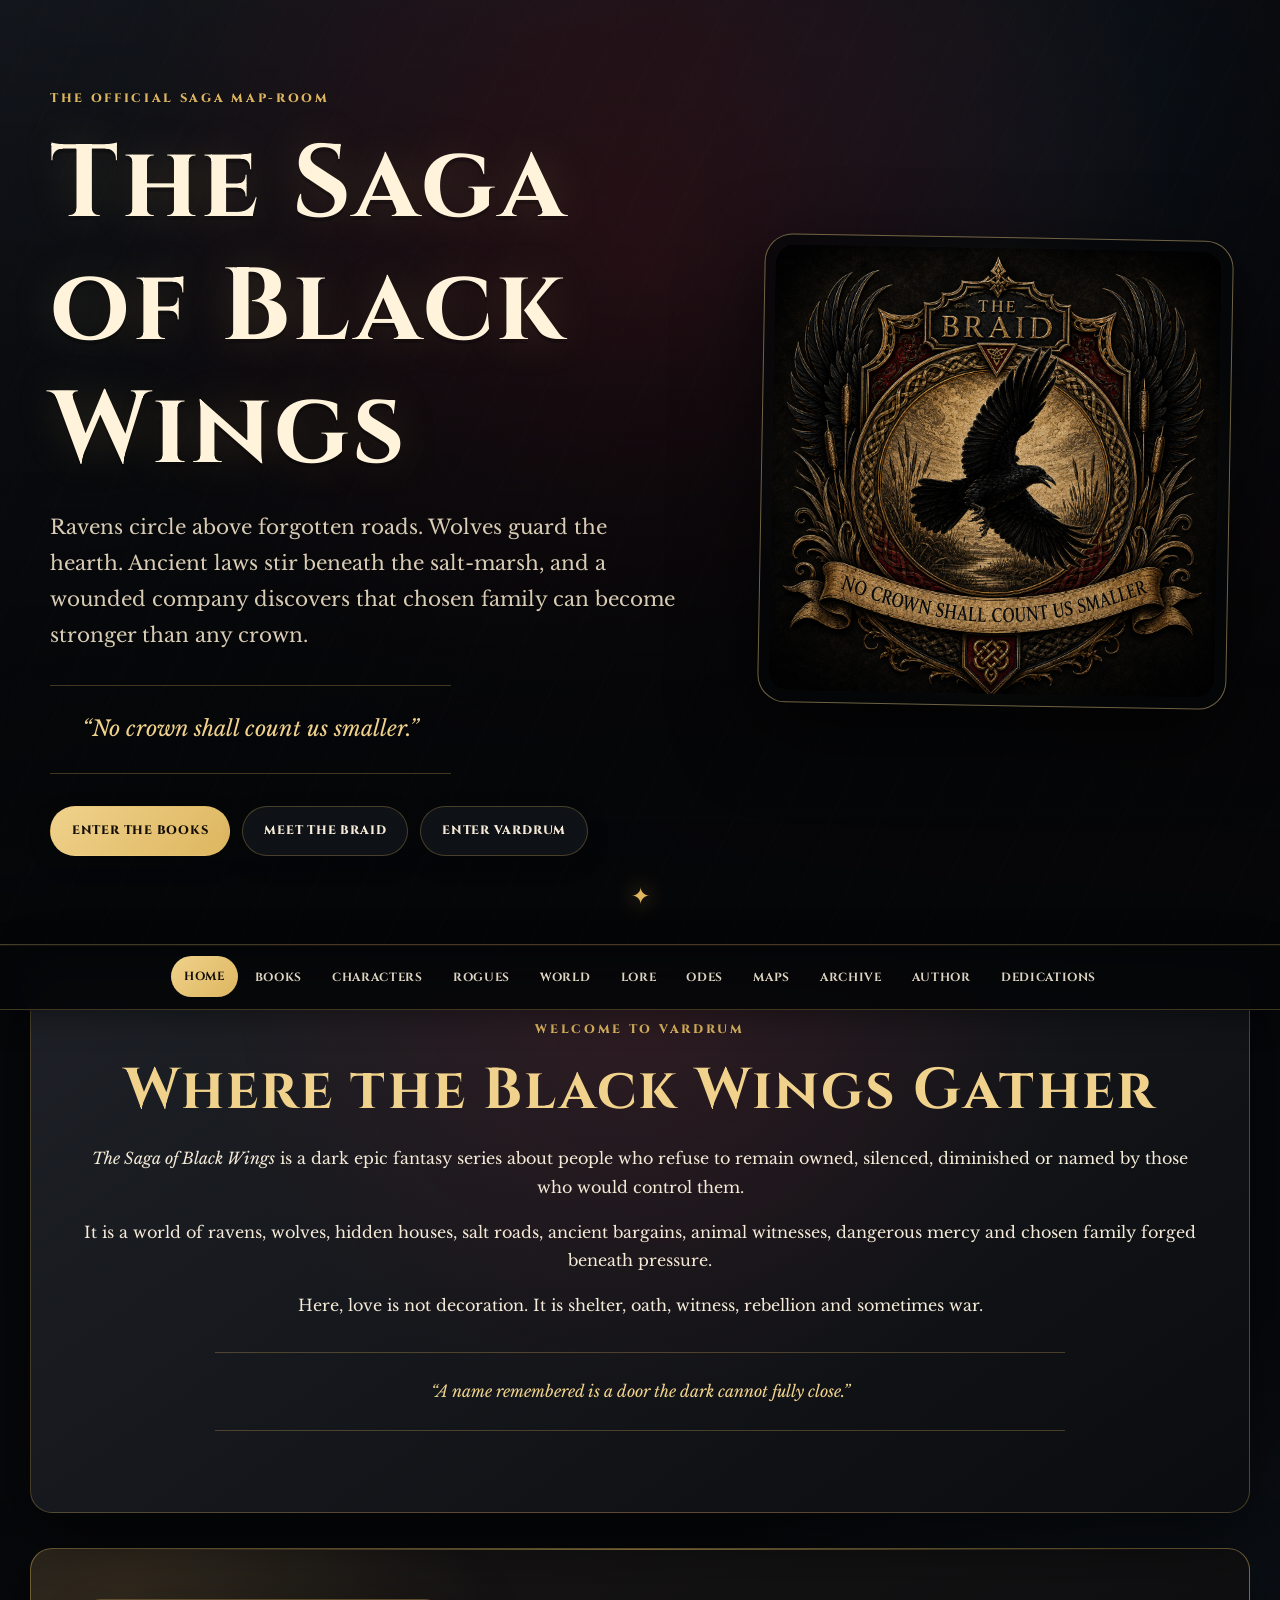
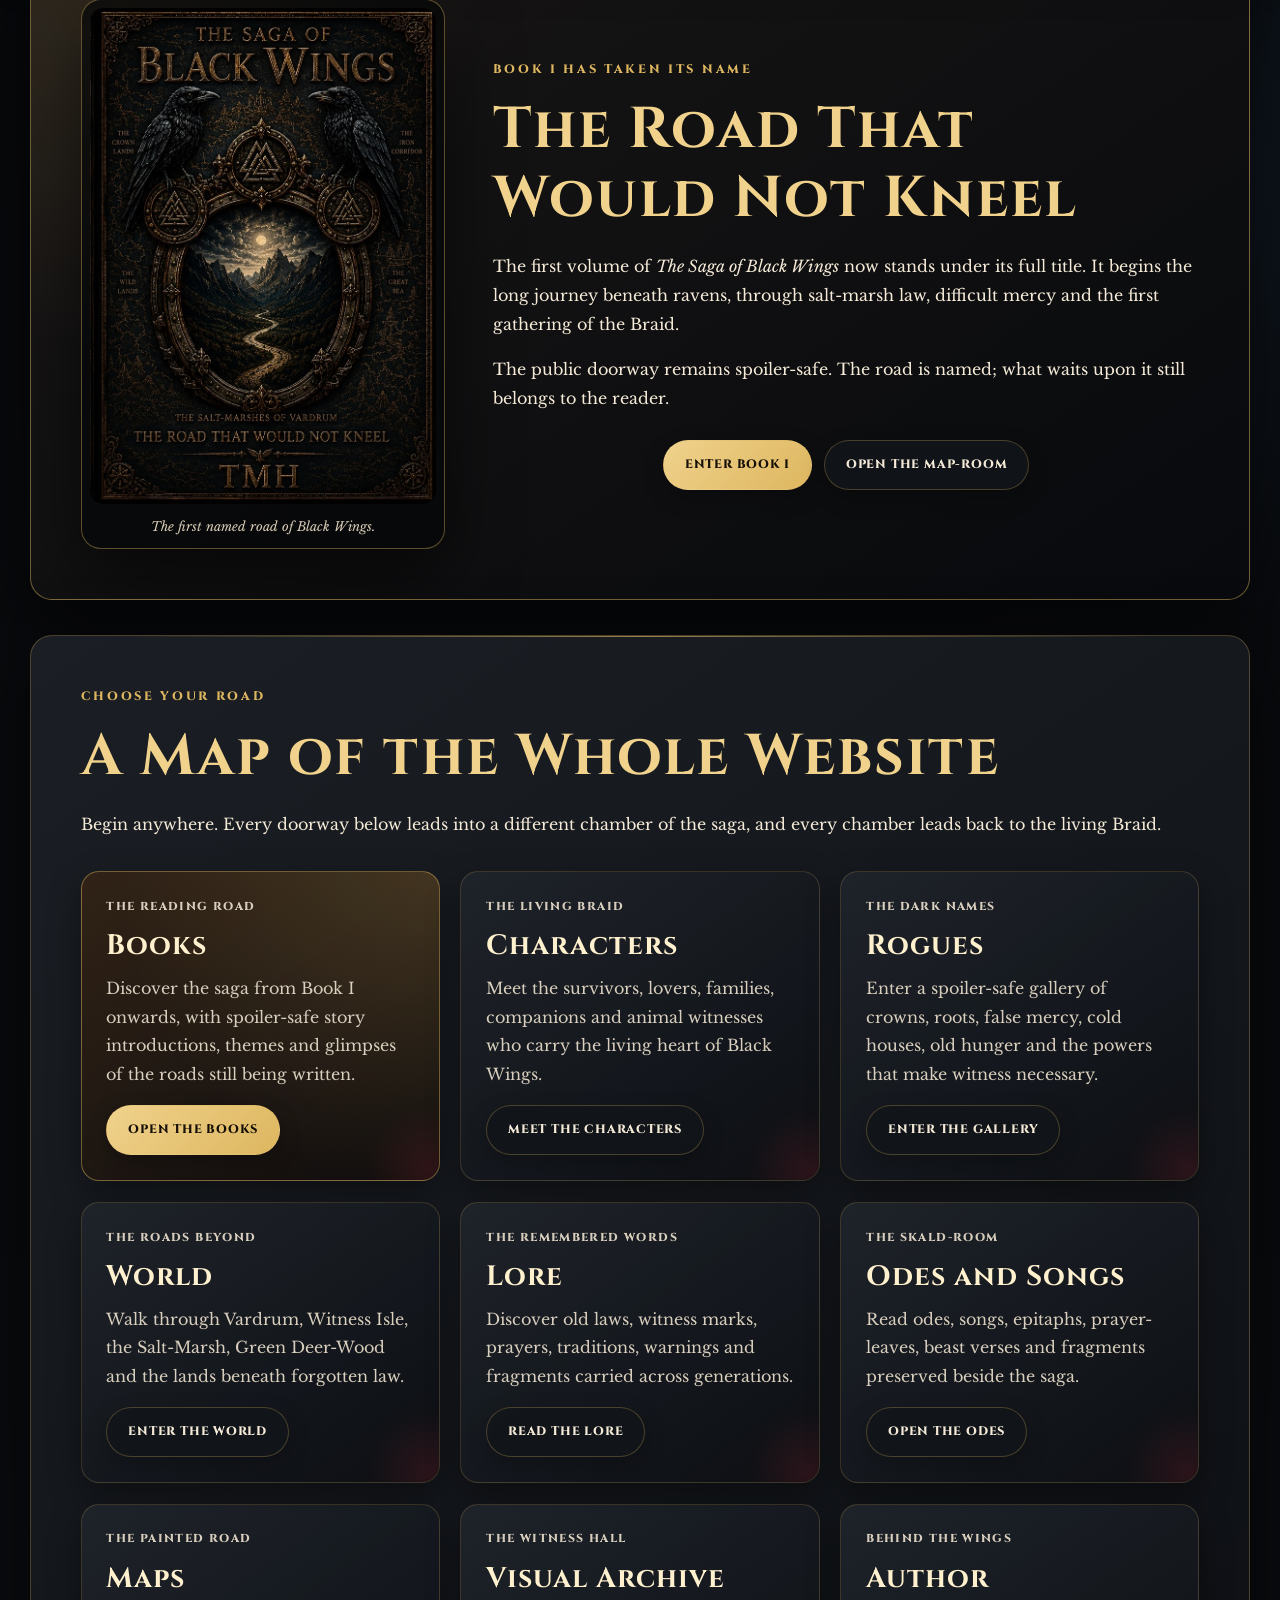
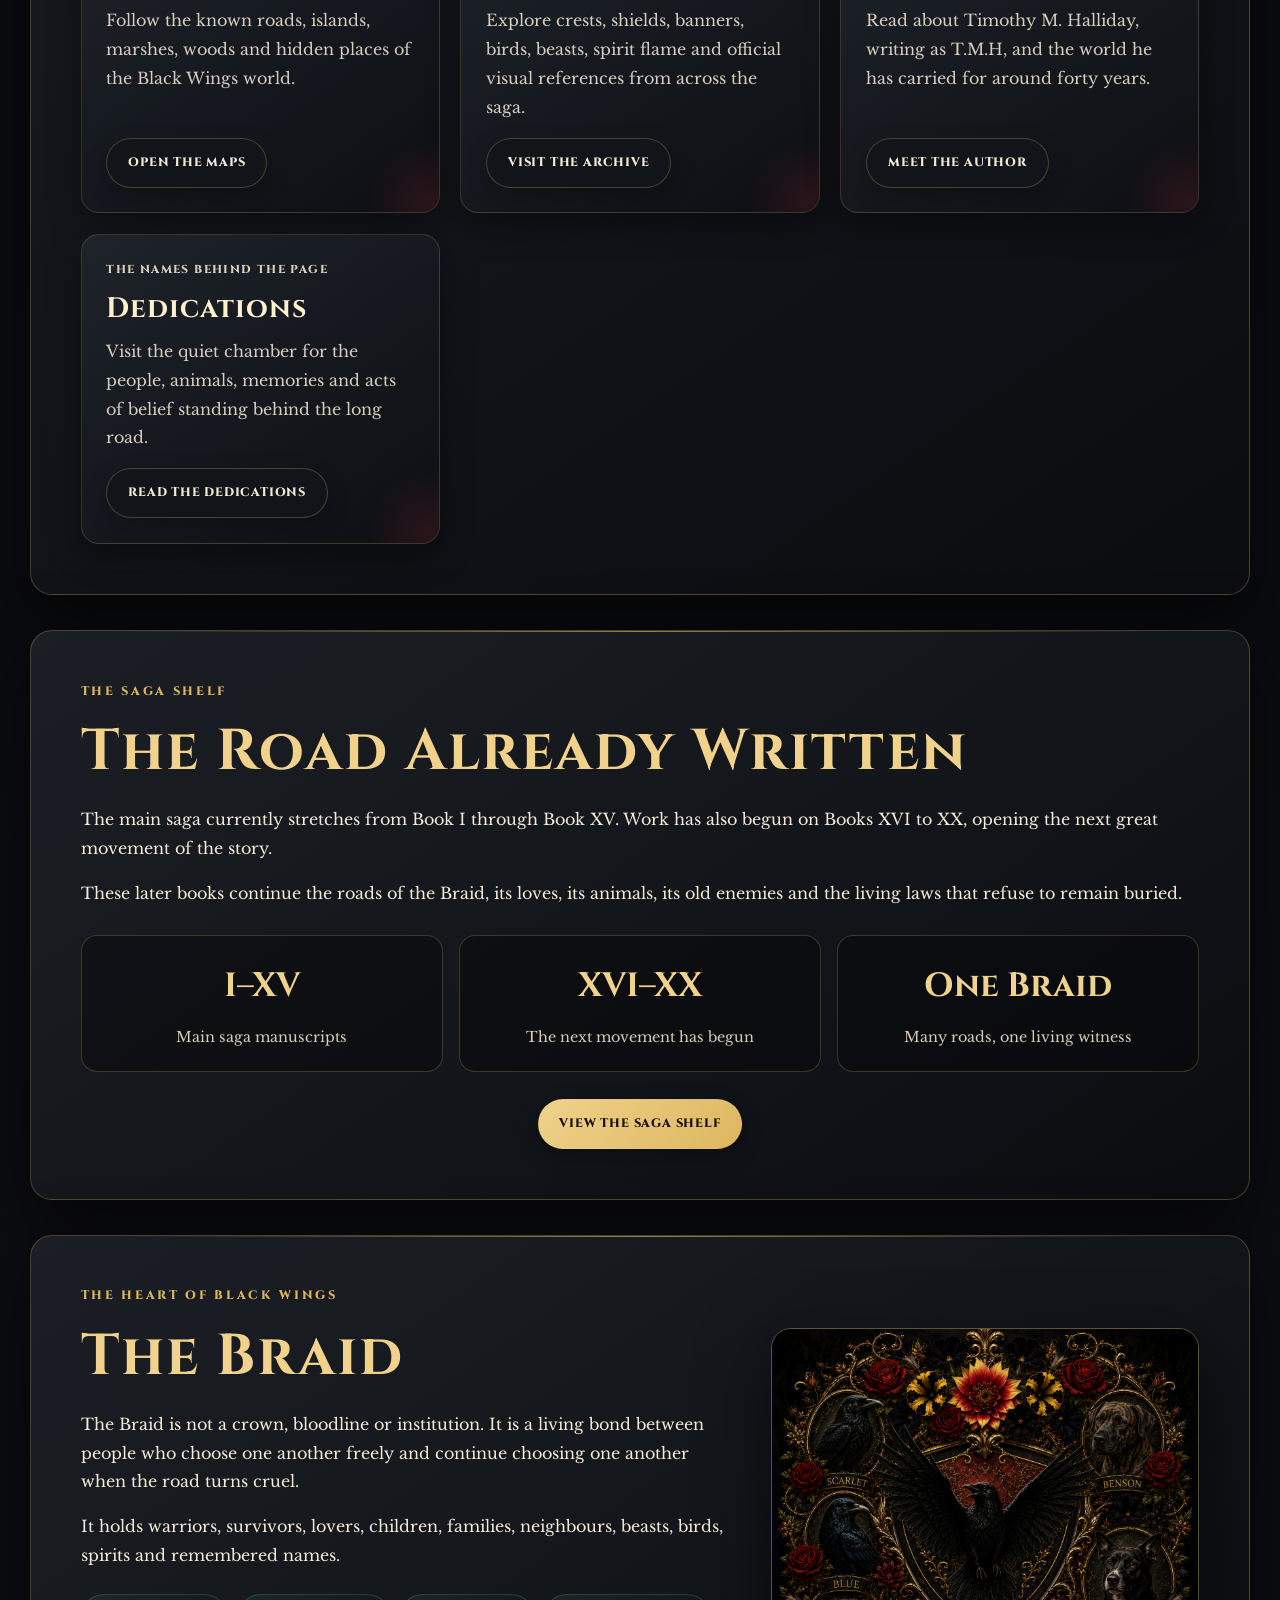
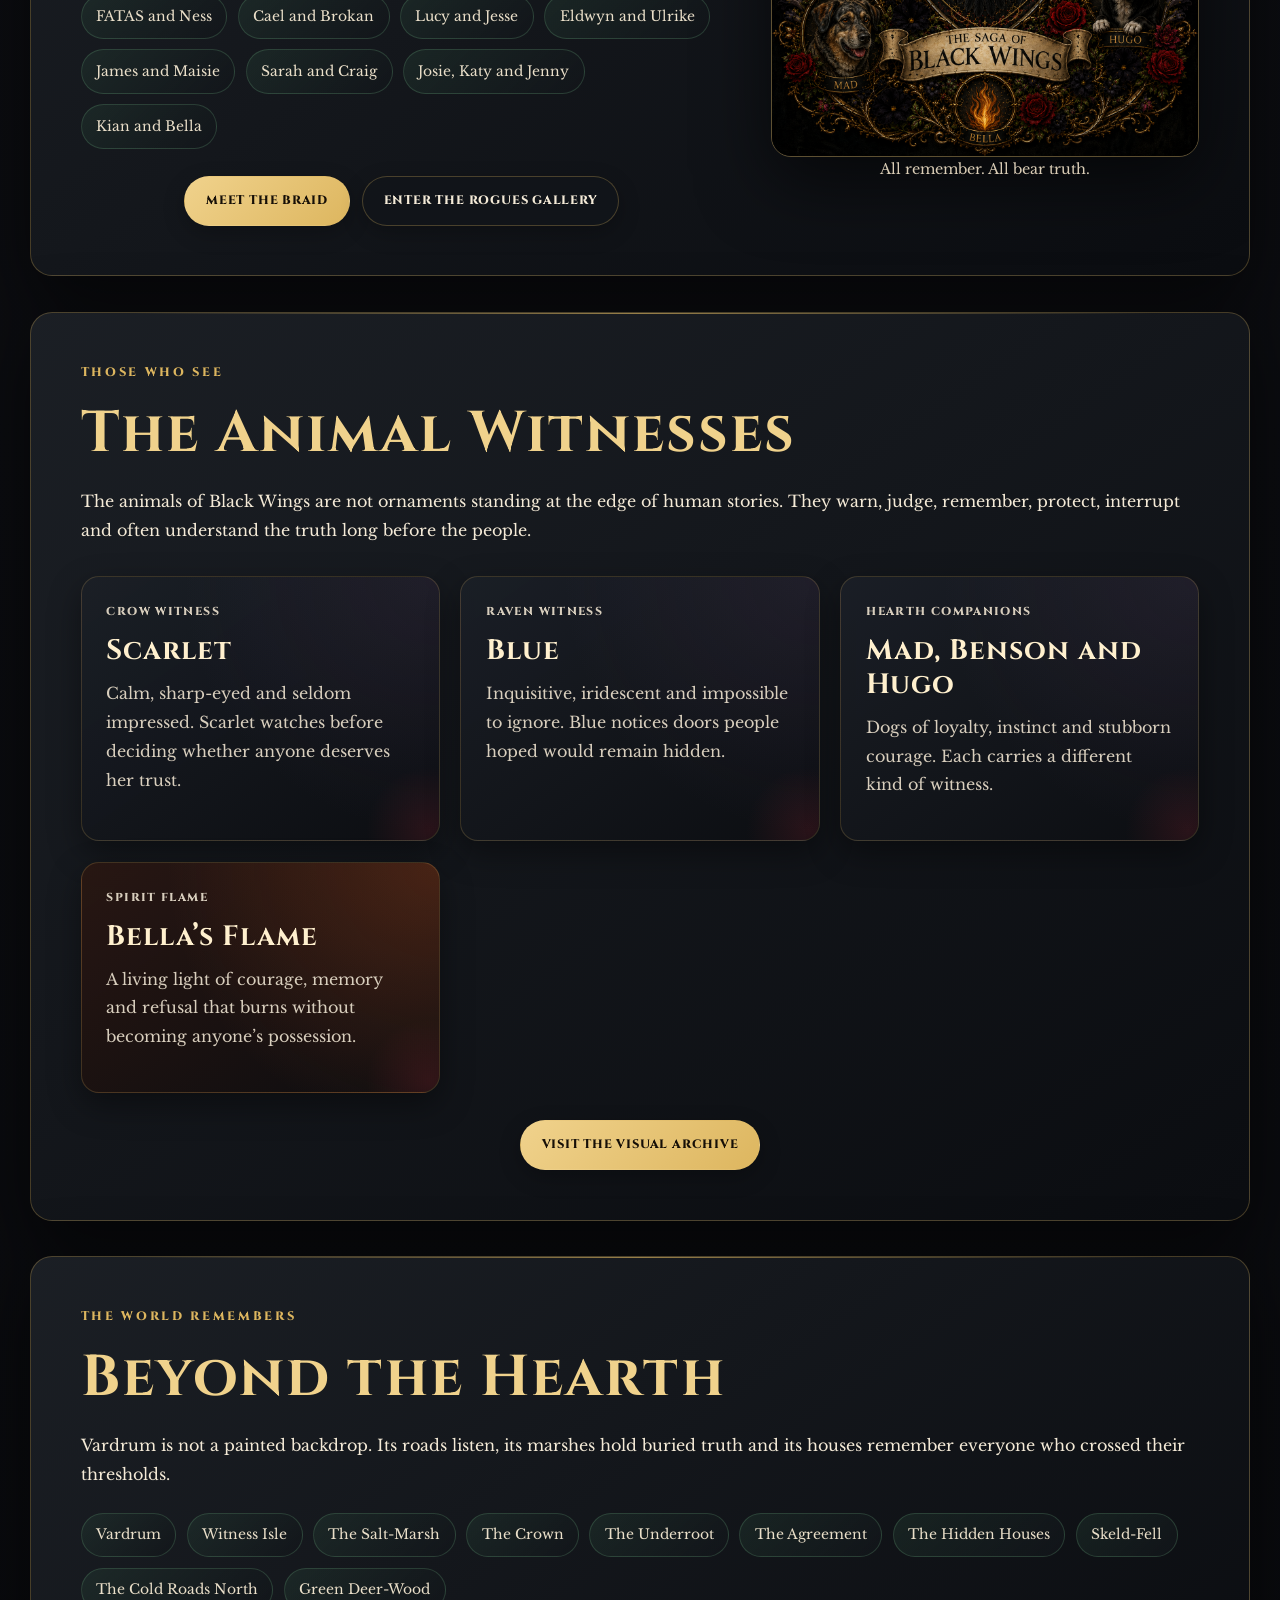
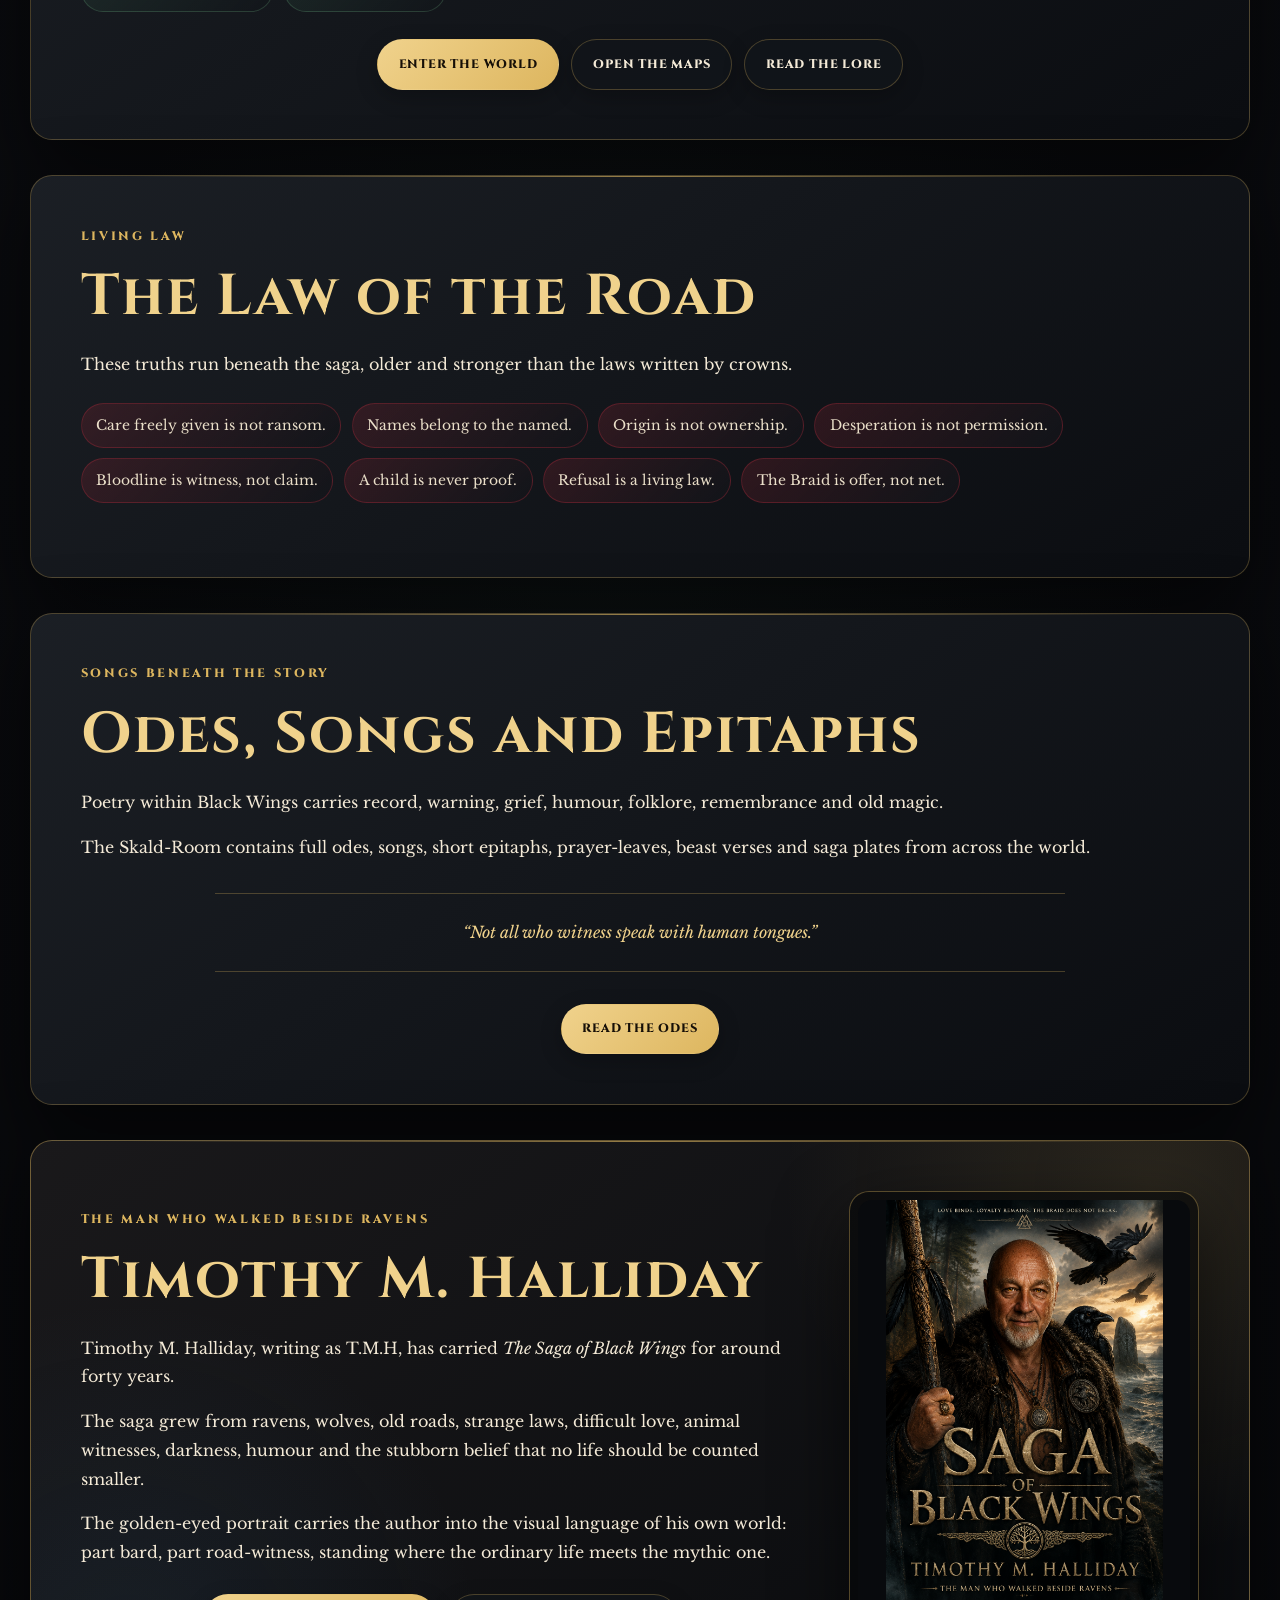
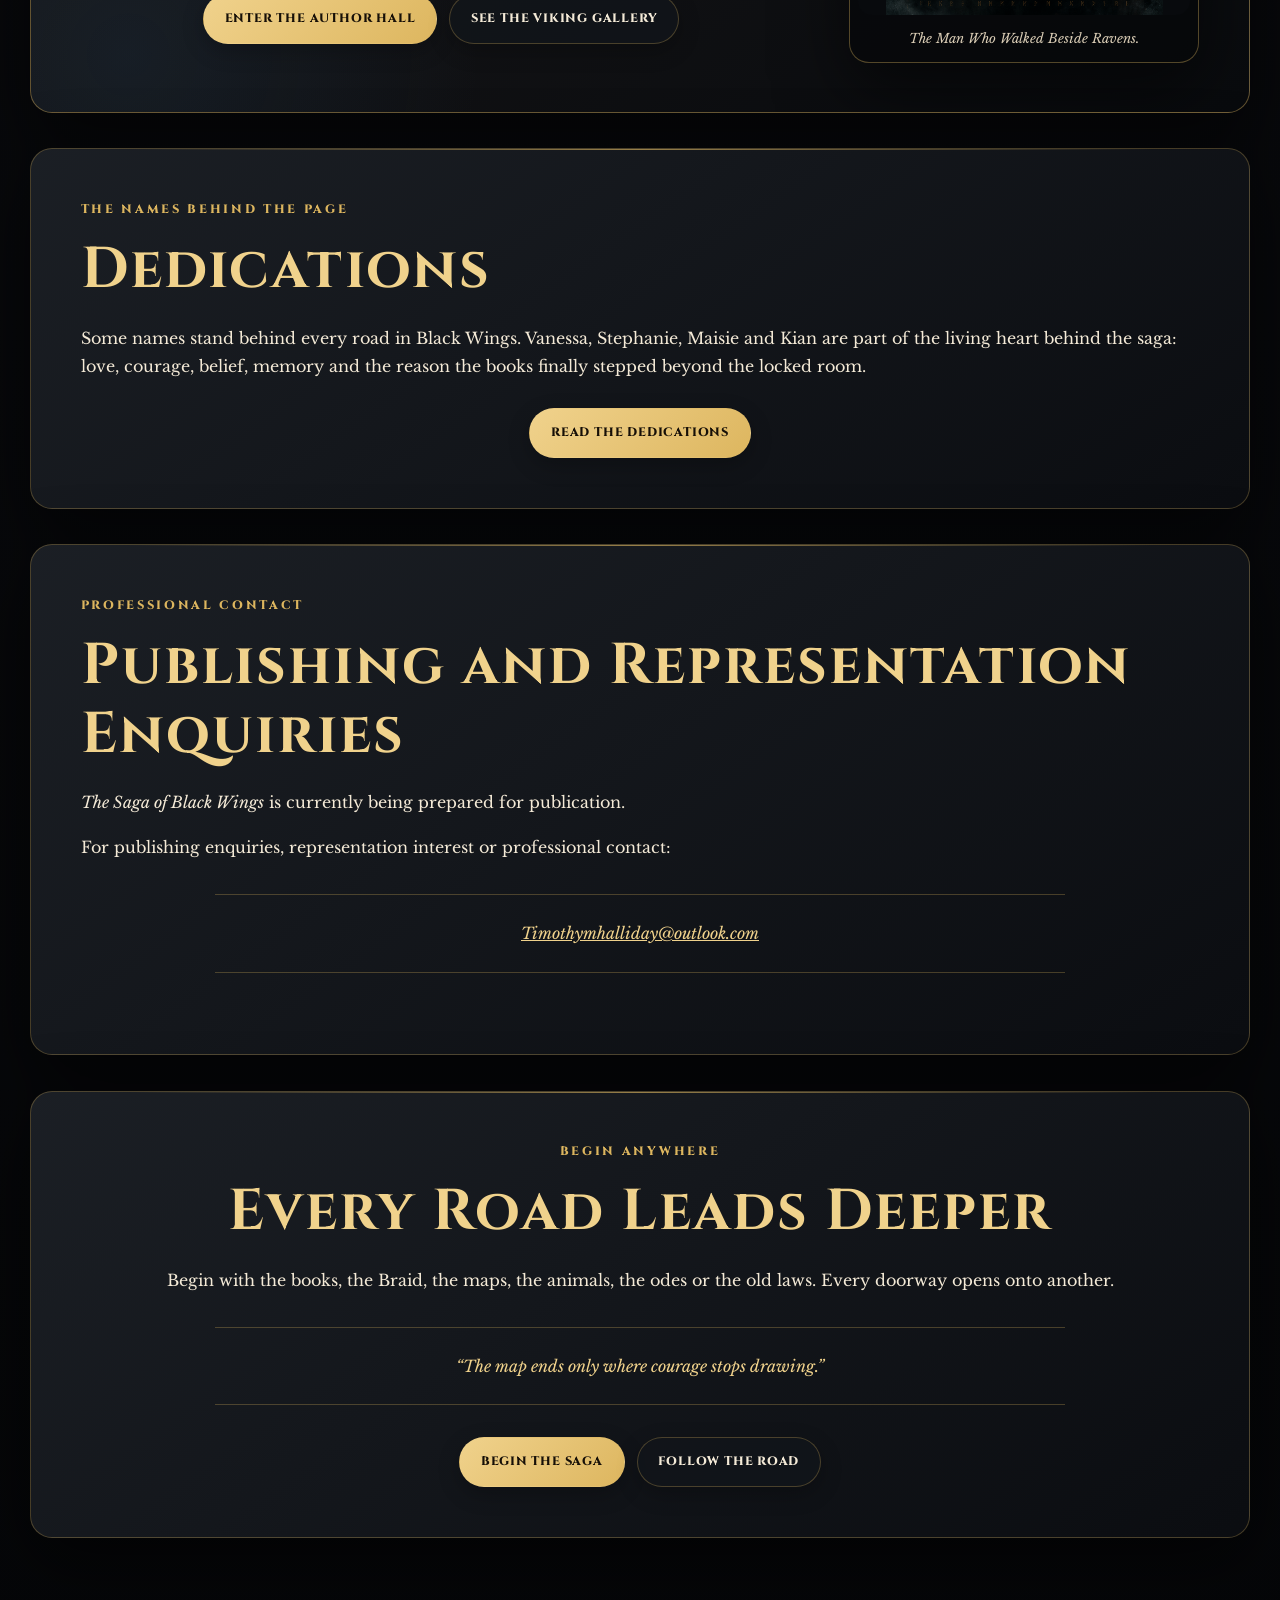
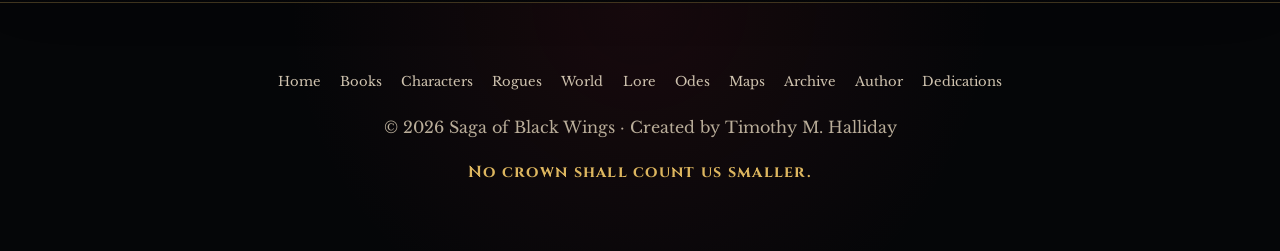
==== index.html @ 8465586e "Update index.html Add Book I title to homepage" ====
<!DOCTYPE html>
<html lang="en">
<head>
  <meta charset="UTF-8" />
  <meta name="viewport" content="width=device-width, initial-scale=1.0" />

  <title>Saga of Black Wings | Timothy M. Halliday</title>

  <meta
    name="description"
    content="The official website of The Saga of Black Wings by Timothy M. Halliday. Begin with Book I: The Road That Would Not Kneel."
  />
  <meta name="author" content="Timothy M. Halliday" />
  <meta name="theme-color" content="#050608" />

  <meta
    name="google-site-verification"
    content="1uTihbqP5mN3NeGrz_2YrQtcU2OR1KrVZ1eK5cvLFN4"
  />

  <meta property="og:title" content="The Saga of Black Wings" />
  <meta
    property="og:description"
    content="Ravens, wolves, chosen family, ancient law, dangerous mercy and love that refuses ownership."
  />
  <meta property="og:type" content="website" />
  <meta property="og:url" content="https://sagaofblackwings.com/" />
  <meta
    property="og:image"
    content="https://sagaofblackwings.com/F8098CC8-B454-449C-B6F1-3623429B74A1.png"
  />
  <meta
    property="og:image:alt"
    content="The Braid crest from The Saga of Black Wings"
  />

  <meta name="twitter:card" content="summary_large_image" />
  <meta name="twitter:title" content="The Saga of Black Wings" />
  <meta
    name="twitter:description"
    content="Enter Vardrum, where black wings witness, old roads remember and no crown may count the Braid smaller."
  />
  <meta
    name="twitter:image"
    content="https://sagaofblackwings.com/F8098CC8-B454-449C-B6F1-3623429B74A1.png"
  />

  <link rel="canonical" href="https://sagaofblackwings.com/" />
  <link rel="stylesheet" href="style.css" />

  <style>
    .home-hero {
      min-height: 90vh;
      padding-top: 5.5rem;
      padding-bottom: 5.5rem;
    }

    .home-hero-layout {
      display: grid;
      grid-template-columns: minmax(0, 1.15fr) minmax(280px, 0.85fr);
      gap: clamp(2rem, 6vw, 5rem);
      align-items: center;
      width: min(100%, 1180px);
      margin: 0 auto;
    }

    .home-hero .hero-text {
      width: 100%;
      text-align: left;
    }

    .home-hero .tagline,
    .home-hero .hero-quote {
      margin-left: 0;
    }

    .home-hero .hero-buttons {
      justify-content: flex-start;
    }

    .hero-crest {
      position: relative;
      margin: 0;
      padding: 0.65rem;
      background: rgba(5, 6, 8, 0.72);
      border: 1px solid rgba(240, 210, 140, 0.45);
      border-radius: 28px;
      box-shadow: 0 28px 80px rgba(0, 0, 0, 0.62);
      transform: rotate(1deg);
    }

    .hero-crest::before {
      content: "";
      position: absolute;
      inset: -1.2rem;
      z-index: -1;
      background: radial-gradient(circle, rgba(221, 182, 95, 0.18), transparent 68%);
      filter: blur(8px);
    }

    .hero-crest img {
      width: 100%;
      aspect-ratio: 1 / 1;
      object-fit: cover;
      border-radius: 20px;
    }

    .home-map-grid {
      grid-template-columns: repeat(3, minmax(0, 1fr));
    }

    .home-map-grid .book-card {
      display: flex;
      flex-direction: column;
    }

    .home-map-grid .button {
      align-self: flex-start;
      margin-top: auto;
    }

    .saga-status {
      display: grid;
      grid-template-columns: repeat(3, minmax(0, 1fr));
      gap: 1rem;
      margin-top: 1.7rem;
    }

    .status-card {
      padding: 1.25rem;
      text-align: center;
      background: rgba(5, 6, 8, 0.42);
      border: 1px solid rgba(221, 182, 95, 0.24);
      border-radius: 16px;
    }

    .status-card strong {
      display: block;
      margin-bottom: 0.35rem;
      color: var(--gold-bright);
      font-family: "Cinzel", Georgia, serif;
      font-size: clamp(1.45rem, 3vw, 2.1rem);
    }

    .status-card span {
      color: var(--parchment-soft);
      font-size: 0.9rem;
    }

    .home-image-panel,
    .home-author-panel {
      display: grid;
      grid-template-columns: minmax(0, 1.2fr) minmax(260px, 0.8fr);
      gap: clamp(1.5rem, 4vw, 3rem);
      align-items: center;
    }

    .home-image-panel figure,
    .home-author-panel figure {
      margin: 0;
    }

    .home-image-panel img,
    .home-author-panel img {
      width: 100%;
      max-height: 560px;
      object-fit: cover;
      border: 1px solid rgba(221, 182, 95, 0.38);
      border-radius: 20px;
      box-shadow: var(--shadow);
    }

    .home-author-panel {
      grid-template-columns: minmax(0, 1fr) minmax(230px, 350px);
    }

    .home-author-panel img {
      aspect-ratio: 4 / 5;
      object-position: center top;
    }

    .viking-home-panel {
      background:
        radial-gradient(circle at 92% 8%, rgba(221, 182, 95, 0.13), transparent 23rem),
        radial-gradient(circle at 8% 90%, rgba(49, 93, 131, 0.15), transparent 22rem),
        linear-gradient(145deg, rgba(26, 25, 27, 0.98), rgba(9, 11, 14, 0.99));
      border-color: rgba(221, 182, 95, 0.42);
    }

    .viking-home-portrait {
      overflow: hidden;
      padding: 0.5rem;
      background: rgba(5, 6, 8, 0.58);
      border: 1px solid rgba(221, 182, 95, 0.36);
      border-radius: 20px;
      box-shadow: var(--shadow);
    }

    .viking-home-portrait img {
      max-height: 640px;
      object-fit: contain;
      background: #080a0d;
      border: 0;
      border-radius: 14px;
      box-shadow: none;
    }

    .viking-home-portrait figcaption {
      padding: 0.75rem 0.35rem 0.2rem;
      color: var(--parchment-soft);
      font-size: 0.82rem;
      font-style: italic;
      text-align: center;
    }

    .mini-note {
      color: var(--parchment-soft);
      font-size: 0.9rem;
      text-align: center;
    }

    @media (max-width: 980px) {
      .home-hero-layout,
      .home-image-panel,
      .home-author-panel {
        grid-template-columns: 1fr;
      }

      .home-hero .hero-text {
        text-align: center;
      }

      .home-hero .tagline,
      .home-hero .hero-quote {
        margin-right: auto;
        margin-left: auto;
      }

      .home-hero .hero-buttons {
        justify-content: center;
      }

      .hero-crest {
        width: min(100%, 560px);
        margin: 0 auto;
        transform: none;
      }

      .home-map-grid {
        grid-template-columns: repeat(2, minmax(0, 1fr));
      }
    }

    @media (max-width: 720px) {
      .home-hero {
        min-height: auto;
      }

      .home-map-grid,
      .saga-status {
        grid-template-columns: 1fr;
      }

      .home-map-grid .button {
        align-self: stretch;
      }
    }
  
    .first-book-panel {
      display: grid;
      grid-template-columns: minmax(220px, 0.68fr) minmax(0, 1.32fr);
      gap: clamp(1.4rem, 4vw, 3rem);
      align-items: center;
      border-color: rgba(221, 182, 95, 0.48);
      background:
        radial-gradient(circle at 8% 8%, rgba(221, 182, 95, 0.14), transparent 22rem),
        linear-gradient(145deg, rgba(26, 23, 23, 0.98), rgba(8, 10, 13, 0.99));
    }

    .first-book-panel figure {
      margin: 0;
      padding: 0.5rem;
      background: rgba(5, 6, 8, 0.7);
      border: 1px solid rgba(221, 182, 95, 0.4);
      border-radius: 20px;
      box-shadow: var(--shadow);
    }

    .first-book-panel img {
      width: 100%;
      height: auto;
      display: block;
      border-radius: 14px;
    }

    .first-book-panel figcaption {
      padding: 0.7rem 0.3rem 0.15rem;
      color: var(--parchment-soft);
      font-size: 0.8rem;
      font-style: italic;
      text-align: center;
    }

    @media (max-width: 760px) {
      .first-book-panel {
        grid-template-columns: 1fr;
      }

      .first-book-panel figure {
        max-width: 410px;
        margin-inline: auto;
      }
    }

  </style>

  <script type="application/ld+json">
  {
    "@context": "https://schema.org",
    "@type": "WebSite",
    "name": "The Saga of Black Wings",
    "url": "https://sagaofblackwings.com/",
    "description": "The official website of The Saga of Black Wings by Timothy M. Halliday.",
    "author": {
      "@type": "Person",
      "name": "Timothy M. Halliday"
    }
  }
  </script>
</head>

<body>
  <a class="skip-link" href="#main-content">Skip to main content</a>

  <header class="page-hero home-hero">
    <div class="home-hero-layout">
      <div class="hero-text">
        <p class="eyebrow">The Official Saga Map-Room</p>

        <h1>The Saga of Black Wings</h1>

        <p class="tagline">
          Ravens circle above forgotten roads. Wolves guard the hearth.
          Ancient laws stir beneath the salt-marsh, and a wounded company
          discovers that chosen family can become stronger than any crown.
        </p>

        <blockquote class="hero-quote">
          “No crown shall count us smaller.”
        </blockquote>

        <div class="hero-buttons">
          <a href="books.html" class="button primary">Enter the Books</a>
          <a href="characters.html" class="button secondary">Meet the Braid</a>
          <a href="world.html" class="button secondary">Enter Vardrum</a>
        </div>
      </div>

      <figure class="hero-crest">
        <img
          src="F8098CC8-B454-449C-B6F1-3623429B74A1.png"
          alt="The Braid crest with a black raven and the motto No Crown Shall Count Us Smaller"
          width="1254"
          height="1254"
          fetchpriority="high"
        />
      </figure>
    </div>
  </header>

  <nav class="site-nav" aria-label="Main navigation">
    <a href="index.html" aria-current="page">Home</a>
    <a href="books.html">Books</a>
    <a href="characters.html">Characters</a>
    <a href="rogues.html">Rogues</a>
    <a href="world.html">World</a>
    <a href="lore.html">Lore</a>
    <a href="odes.html">Odes</a>
    <a href="maps.html">Maps</a>
    <a href="archive.html">Archive</a>
    <a href="author.html">Author</a>
    <a href="dedications.html">Dedications</a>
  </nav>

  <main id="main-content">
    <section class="panel intro-panel">
      <p class="eyebrow">Welcome to Vardrum</p>
      <h2>Where the Black Wings Gather</h2>

      <p>
        <em>The Saga of Black Wings</em> is a dark epic fantasy series about
        people who refuse to remain owned, silenced, diminished or named by
        those who would control them.
      </p>

      <p>
        It is a world of ravens, wolves, hidden houses, salt roads, ancient
        bargains, animal witnesses, dangerous mercy and chosen family forged
        beneath pressure.
      </p>

      <p>
        Here, love is not decoration. It is shelter, oath, witness, rebellion
        and sometimes war.
      </p>

      <blockquote>
        “A name remembered is a door the dark cannot fully close.”
      </blockquote>
    </section>

    <section class="panel first-book-panel" id="book-one">
      <figure>
        <a
          href="book-one-road-that-would-not-kneel.jpg"
          target="_blank"
          rel="noopener"
          aria-label="Open the Book I cover at full size"
        >
          <img
            src="book-one-road-that-would-not-kneel.jpg"
            alt="Front cover of Book I, The Road That Would Not Kneel"
            width="715"
            height="1024"
            loading="lazy"
          />
        </a>
        <figcaption>The first named road of Black Wings.</figcaption>
      </figure>

      <div>
        <p class="eyebrow">Book I Has Taken Its Name</p>
        <h2>The Road That Would Not Kneel</h2>

        <p>
          The first volume of <em>The Saga of Black Wings</em> now stands under
          its full title. It begins the long journey beneath ravens, through
          salt-marsh law, difficult mercy and the first gathering of the Braid.
        </p>

        <p>
          The public doorway remains spoiler-safe. The road is named; what waits
          upon it still belongs to the reader.
        </p>

        <div class="hero-buttons">
          <a href="books.html#book-one-road" class="button primary">Enter Book I</a>
          <a href="maps.html" class="button secondary">Open the Map-Room</a>
        </div>
      </div>
    </section>

    <section class="panel">
      <p class="eyebrow">Choose Your Road</p>
      <h2>A Map of the Whole Website</h2>

      <p>
        Begin anywhere. Every doorway below leads into a different chamber of
        the saga, and every chamber leads back to the living Braid.
      </p>

      <div class="book-grid home-map-grid">
        <article class="book-card featured-book">
          <p class="book-number">The Reading Road</p>
          <h3>Books</h3>
          <p>
            Discover the saga from Book I onwards, with spoiler-safe story
            introductions, themes and glimpses of the roads still being written.
          </p>
          <a href="books.html" class="button primary">Open the Books</a>
        </article>

        <article class="book-card">
          <p class="book-number">The Living Braid</p>
          <h3>Characters</h3>
          <p>
            Meet the survivors, lovers, families, companions and animal
            witnesses who carry the living heart of Black Wings.
          </p>
          <a href="characters.html" class="button secondary">Meet the Characters</a>
        </article>

        <article class="book-card">
          <p class="book-number">The Dark Names</p>
          <h3>Rogues</h3>
          <p>
            Enter a spoiler-safe gallery of crowns, roots, false mercy, cold
            houses, old hunger and the powers that make witness necessary.
          </p>
          <a href="rogues.html" class="button secondary">Enter the Gallery</a>
        </article>

        <article class="book-card">
          <p class="book-number">The Roads Beyond</p>
          <h3>World</h3>
          <p>
            Walk through Vardrum, Witness Isle, the Salt-Marsh, Green Deer-Wood
            and the lands beneath forgotten law.
          </p>
          <a href="world.html" class="button secondary">Enter the World</a>
        </article>

        <article class="book-card">
          <p class="book-number">The Remembered Words</p>
          <h3>Lore</h3>
          <p>
            Discover old laws, witness marks, prayers, traditions, warnings and
            fragments carried across generations.
          </p>
          <a href="lore.html" class="button secondary">Read the Lore</a>
        </article>

        <article class="book-card">
          <p class="book-number">The Skald-Room</p>
          <h3>Odes and Songs</h3>
          <p>
            Read odes, songs, epitaphs, prayer-leaves, beast verses and fragments
            preserved beside the saga.
          </p>
          <a href="odes.html" class="button secondary">Open the Odes</a>
        </article>

        <article class="book-card">
          <p class="book-number">The Painted Road</p>
          <h3>Maps</h3>
          <p>
            Follow the known roads, islands, marshes, woods and hidden places of
            the Black Wings world.
          </p>
          <a href="maps.html" class="button secondary">Open the Maps</a>
        </article>

        <article class="book-card">
          <p class="book-number">The Witness Hall</p>
          <h3>Visual Archive</h3>
          <p>
            Explore crests, shields, banners, birds, beasts, spirit flame and
            official visual references from across the saga.
          </p>
          <a href="archive.html" class="button secondary">Visit the Archive</a>
        </article>

        <article class="book-card">
          <p class="book-number">Behind the Wings</p>
          <h3>Author</h3>
          <p>
            Read about Timothy M. Halliday, writing as T.M.H, and the world he
            has carried for around forty years.
          </p>
          <a href="author.html" class="button secondary">Meet the Author</a>
        </article>

        <article class="book-card">
          <p class="book-number">The Names Behind the Page</p>
          <h3>Dedications</h3>
          <p>
            Visit the quiet chamber for the people, animals, memories and acts of
            belief standing behind the long road.
          </p>
          <a href="dedications.html" class="button secondary">Read the Dedications</a>
        </article>
      </div>
    </section>

    <section class="panel">
      <p class="eyebrow">The Saga Shelf</p>
      <h2>The Road Already Written</h2>

      <p>
        The main saga currently stretches from Book I through Book XV. Work has
        also begun on Books XVI to XX, opening the next great movement of the story.
      </p>

      <p>
        These later books continue the roads of the Braid, its loves, its animals,
        its old enemies and the living laws that refuse to remain buried.
      </p>

      <div class="saga-status" aria-label="Saga writing status">
        <div class="status-card">
          <strong>I–XV</strong>
          <span>Main saga manuscripts</span>
        </div>

        <div class="status-card">
          <strong>XVI–XX</strong>
          <span>The next movement has begun</span>
        </div>

        <div class="status-card">
          <strong>One Braid</strong>
          <span>Many roads, one living witness</span>
        </div>
      </div>

      <div class="hero-buttons">
        <a href="books.html" class="button primary">View the Saga Shelf</a>
      </div>
    </section>

    <section class="panel">
      <div class="home-image-panel">
        <div>
          <p class="eyebrow">The Heart of Black Wings</p>
          <h2>The Braid</h2>

          <p>
            The Braid is not a crown, bloodline or institution. It is a living
            bond between people who choose one another freely and continue
            choosing one another when the road turns cruel.
          </p>

          <p>
            It holds warriors, survivors, lovers, children, families,
            neighbours, beasts, birds, spirits and remembered names.
          </p>

          <div class="lore-list">
            <span>FATAS and Ness</span>
            <span>Cael and Brokan</span>
            <span>Lucy and Jesse</span>
            <span>Eldwyn and Ulrike</span>
            <span>James and Maisie</span>
            <span>Sarah and Craig</span>
            <span>Josie, Katy and Jenny</span>
            <span>Kian and Bella</span>
          </div>

          <div class="hero-buttons">
            <a href="characters.html" class="button primary">Meet the Braid</a>
            <a href="rogues.html" class="button secondary">Enter the Rogues Gallery</a>
          </div>
        </div>

        <figure>
          <img
            src="AB854AAB-8F11-4453-B5D2-F5850178C570.png"
            alt="The full animal crest of The Saga of Black Wings"
            width="1254"
            height="1254"
            loading="lazy"
          />
          <figcaption class="mini-note">All remember. All bear truth.</figcaption>
        </figure>
      </div>
    </section>

    <section class="panel">
      <p class="eyebrow">Those Who See</p>
      <h2>The Animal Witnesses</h2>

      <p>
        The animals of Black Wings are not ornaments standing at the edge of
        human stories. They warn, judge, remember, protect, interrupt and often
        understand the truth long before the people.
      </p>

      <div class="book-grid">
        <article class="character-card animal-card">
          <p class="role">Crow Witness</p>
          <h3>Scarlet</h3>
          <p>
            Calm, sharp-eyed and seldom impressed. Scarlet watches before
            deciding whether anyone deserves her trust.
          </p>
        </article>

        <article class="character-card animal-card">
          <p class="role">Raven Witness</p>
          <h3>Blue</h3>
          <p>
            Inquisitive, iridescent and impossible to ignore. Blue notices doors
            people hoped would remain hidden.
          </p>
        </article>

        <article class="character-card animal-card">
          <p class="role">Hearth Companions</p>
          <h3>Mad, Benson and Hugo</h3>
          <p>
            Dogs of loyalty, instinct and stubborn courage. Each carries a
            different kind of witness.
          </p>
        </article>

        <article class="character-card spirit-card">
          <p class="role">Spirit Flame</p>
          <h3>Bella’s Flame</h3>
          <p>
            A living light of courage, memory and refusal that burns without
            becoming anyone’s possession.
          </p>
        </article>
      </div>

      <div class="hero-buttons">
        <a href="archive.html" class="button primary">Visit the Visual Archive</a>
      </div>
    </section>

    <section class="panel">
      <p class="eyebrow">The World Remembers</p>
      <h2>Beyond the Hearth</h2>

      <p>
        Vardrum is not a painted backdrop. Its roads listen, its marshes hold
        buried truth and its houses remember everyone who crossed their thresholds.
      </p>

      <div class="lore-list">
        <span>Vardrum</span>
        <span>Witness Isle</span>
        <span>The Salt-Marsh</span>
        <span>The Crown</span>
        <span>The Underroot</span>
        <span>The Agreement</span>
        <span>The Hidden Houses</span>
        <span>Skeld-Fell</span>
        <span>The Cold Roads North</span>
        <span>Green Deer-Wood</span>
      </div>

      <div class="hero-buttons">
        <a href="world.html" class="button primary">Enter the World</a>
        <a href="maps.html" class="button secondary">Open the Maps</a>
        <a href="lore.html" class="button secondary">Read the Lore</a>
      </div>
    </section>

    <section class="panel">
      <p class="eyebrow">Living Law</p>
      <h2>The Law of the Road</h2>

      <p>
        These truths run beneath the saga, older and stronger than the laws
        written by crowns.
      </p>

      <div class="lore-list law-list">
        <span>Care freely given is not ransom.</span>
        <span>Names belong to the named.</span>
        <span>Origin is not ownership.</span>
        <span>Desperation is not permission.</span>
        <span>Bloodline is witness, not claim.</span>
        <span>A child is never proof.</span>
        <span>Refusal is a living law.</span>
        <span>The Braid is offer, not net.</span>
      </div>
    </section>

    <section class="panel">
      <p class="eyebrow">Songs Beneath the Story</p>
      <h2>Odes, Songs and Epitaphs</h2>

      <p>
        Poetry within Black Wings carries record, warning, grief, humour,
        folklore, remembrance and old magic.
      </p>

      <p>
        The Skald-Room contains full odes, songs, short epitaphs, prayer-leaves,
        beast verses and saga plates from across the world.
      </p>

      <blockquote>
        “Not all who witness speak with human tongues.”
      </blockquote>

      <div class="hero-buttons">
        <a href="odes.html" class="button primary">Read the Odes</a>
      </div>
    </section>

    <section class="panel viking-home-panel">
      <div class="home-author-panel">
        <div>
          <p class="eyebrow">The Man Who Walked Beside Ravens</p>
          <h2>Timothy M. Halliday</h2>

          <p>
            Timothy M. Halliday, writing as T.M.H, has carried
            <em>The Saga of Black Wings</em> for around forty years.
          </p>

          <p>
            The saga grew from ravens, wolves, old roads, strange laws,
            difficult love, animal witnesses, darkness, humour and the stubborn
            belief that no life should be counted smaller.
          </p>

          <p>
            The golden-eyed portrait carries the author into the visual language
            of his own world: part bard, part road-witness, standing where the
            ordinary life meets the mythic one.
          </p>

          <div class="hero-buttons">
            <a href="author.html" class="button primary">Enter the Author Hall</a>
            <a href="archive.html#author-portraits" class="button secondary">See the Viking Gallery</a>
          </div>
        </div>

        <figure class="viking-home-portrait">
          <img
            src="FBDC2E04-E0CF-487A-B8D1-BFC81CC3ADFB.png"
            alt="Viking-fantasy portrait of Timothy M. Halliday with golden serpent eyes, raven and staff"
            loading="lazy"
          />
          <figcaption>The Man Who Walked Beside Ravens.</figcaption>
        </figure>
      </div>
    </section>

    <section class="panel">
      <p class="eyebrow">The Names Behind the Page</p>
      <h2>Dedications</h2>

      <p>
        Some names stand behind every road in Black Wings. Vanessa, Stephanie,
        Maisie and Kian are part of the living heart behind the saga: love,
        courage, belief, memory and the reason the books finally stepped beyond
        the locked room.
      </p>

      <div class="hero-buttons">
        <a href="dedications.html" class="button primary">Read the Dedications</a>
      </div>
    </section>

    <section class="panel enquiry-panel">
      <p class="eyebrow">Professional Contact</p>
      <h2>Publishing and Representation Enquiries</h2>

      <p>
        <em>The Saga of Black Wings</em> is currently being prepared for publication.
      </p>

      <p>
        For publishing enquiries, representation interest or professional contact:
      </p>

      <blockquote>
        <a href="mailto:Timothymhalliday@outlook.com">
          Timothymhalliday@outlook.com
        </a>
      </blockquote>
    </section>

    <section class="panel final-road-panel">
      <p class="eyebrow">Begin Anywhere</p>
      <h2>Every Road Leads Deeper</h2>

      <p>
        Begin with the books, the Braid, the maps, the animals, the odes or the
        old laws. Every doorway opens onto another.
      </p>

      <blockquote>
        “The map ends only where courage stops drawing.”
      </blockquote>

      <div class="hero-buttons">
        <a href="books.html" class="button primary">Begin the Saga</a>
        <a href="maps.html" class="button secondary">Follow the Road</a>
      </div>
    </section>
  </main>

  <footer>
    <nav class="footer-nav" aria-label="Footer navigation">
      <a href="index.html">Home</a>
      <a href="books.html">Books</a>
      <a href="characters.html">Characters</a>
      <a href="rogues.html">Rogues</a>
      <a href="world.html">World</a>
      <a href="lore.html">Lore</a>
      <a href="odes.html">Odes</a>
      <a href="maps.html">Maps</a>
      <a href="archive.html">Archive</a>
      <a href="author.html">Author</a>
      <a href="dedications.html">Dedications</a>
    </nav>

    <p>© 2026 Saga of Black Wings · Created by Timothy M. Halliday</p>
    <p class="footer-motto">No crown shall count us smaller.</p>
  </footer>
</body>
</html>
---- style.css ----
@import url("https://fonts.googleapis.com/css2?family=Cinzel:wght@500;600;700;800&family=Libre+Baskerville:ital,wght@0,400;0,700;1,400&display=swap");

:root {

  --black: #050608;

  --black-soft: #0b0d11;

  --charcoal: #12151a;

  --charcoal-light: #1a1f25;

  --parchment: #f4ead7;

  --parchment-soft: #d9ccb5;

  --gold: #ddb65f;

  --gold-bright: #f0d28c;

  --gold-dark: #8d642d;

  --crimson: #9f2837;

  --crimson-dark: #4e111a;

  --forest: #315a45;

  --forest-dark: #122b22;

  --blue: #315d83;

  --purple: #60466f;

  --border: rgba(221, 182, 95, 0.28);

  --border-bright: rgba(240, 210, 140, 0.58);

  --shadow: 0 24px 70px rgba(0, 0, 0, 0.58);

  --soft-shadow: 0 12px 32px rgba(0, 0, 0, 0.38);

  --radius: 22px;

  --radius-small: 14px;

  --page-width: 1220px;

}

* {

  box-sizing: border-box;

}

html {

  scroll-behavior: smooth;

}

body {

  margin: 0;

  min-height: 100vh;

  overflow-x: hidden;

  color: var(--parchment);

  background:

    radial-gradient(circle at 15% 0%, rgba(159, 40, 55, 0.24), transparent 33rem),

    radial-gradient(circle at 90% 18%, rgba(49, 93, 131, 0.17), transparent 30rem),

    radial-gradient(circle at 48% 70%, rgba(49, 90, 69, 0.11), transparent 36rem),

    linear-gradient(180deg, #050608 0%, #0c0d11 45%, #050608 100%);

  font-family: "Libre Baskerville", Georgia, serif;

  font-size: 16px;

  line-height: 1.8;

}

body::before {

  content: "";

  position: fixed;

  inset: 0;

  z-index: -2;

  pointer-events: none;

  opacity: 0.25;

  background-image:

    linear-gradient(rgba(255,255,255,0.015) 1px, transparent 1px),

    linear-gradient(90deg, rgba(255,255,255,0.012) 1px, transparent 1px);

  background-size: 52px 52px;

}

body::after {

  content: "";

  position: fixed;

  inset: 0;

  z-index: -1;

  pointer-events: none;

  background:

    linear-gradient(90deg, rgba(0,0,0,0.45), transparent 16%, transparent 84%, rgba(0,0,0,0.45)),

    radial-gradient(circle at center, transparent 50%, rgba(0,0,0,0.42) 100%);

}

a {

  color: var(--gold-bright);

}

a:hover {

  color: #fff1c8;

}

img {

  display: block;

  max-width: 100%;

  height: auto;

  border-radius: var(--radius-small);

}

h1,

h2,

h3,

h4 {

  margin-top: 0;

  color: var(--parchment);

  font-family: "Cinzel", Georgia, serif;

  line-height: 1.2;

  letter-spacing: 0.035em;

}

h1 {

  font-size: clamp(2.8rem, 8vw, 6.8rem);

}

h2 {

  margin-bottom: 1.2rem;

  font-size: clamp(2rem, 4.5vw, 3.6rem);

}

h3 {

  font-size: clamp(1.25rem, 2.4vw, 1.75rem);

}

p {

  margin-top: 0;

}

blockquote {

  position: relative;

  max-width: 850px;

  margin: 2rem auto;

  padding: 1.5rem 2rem;

  color: var(--gold-bright);

  border-top: 1px solid var(--border);

  border-bottom: 1px solid var(--border);

  font-style: italic;

  text-align: center;

}

blockquote::before,

blockquote::after {

  color: var(--crimson);

  font-family: "Cinzel", serif;

  font-style: normal;

  font-size: 1.8rem;

}

.skip-link {

  position: fixed;

  top: -100px;

  left: 1rem;

  z-index: 9999;

  padding: 0.8rem 1rem;

  color: #080808;

  background: var(--gold-bright);

  border-radius: 0 0 10px 10px;

  font-weight: 700;

  text-decoration: none;

}

.skip-link:focus {

  top: 0;

}

.site-nav {

  position: sticky;

  top: 0;

  z-index: 1000;

  display: flex;

  justify-content: center;

  align-items: center;

  gap: 0.25rem;

  padding: 0.7rem 1rem;

  overflow-x: auto;

  background: rgba(5, 6, 8, 0.92);

  border-top: 1px solid rgba(221, 182, 95, 0.08);

  border-bottom: 1px solid var(--border);

  box-shadow: 0 8px 30px rgba(0, 0, 0, 0.35);

  backdrop-filter: blur(18px);

  scrollbar-width: none;

}

.site-nav::-webkit-scrollbar {

  display: none;

}

.site-nav a {

  flex: 0 0 auto;

  position: relative;

  padding: 0.62rem 0.82rem;

  color: #ded4c2;

  border-radius: 999px;

  font-family: "Cinzel", Georgia, serif;

  font-size: 0.74rem;

  font-weight: 700;

  letter-spacing: 0.055em;

  text-decoration: none;

  text-transform: uppercase;

  transition: color 0.2s ease, background 0.2s ease, transform 0.2s ease;

}

.site-nav a:hover,

.site-nav a[aria-current="page"],

.site-nav a.active {

  color: #120d06;

  background: linear-gradient(135deg, var(--gold-bright), var(--gold));

  transform: translateY(-1px);

}

.page-hero,

.hero {

  position: relative;

  isolation: isolate;

  display: grid;

  min-height: 58vh;

  place-items: center;

  overflow: hidden;

  padding: 7rem 1.25rem 6rem;

  text-align: center;

  border-bottom: 1px solid var(--border);

  background:

    linear-gradient(180deg, rgba(5, 6, 8, 0.4), rgba(5, 6, 8, 0.94)),

    radial-gradient(circle at 50% 15%, rgba(159, 40, 55, 0.35), transparent 33rem),

    linear-gradient(135deg, #11141a, #050608 70%);

}

.page-hero::before,

.hero::before {

  content: "";

  position: absolute;

  inset: 0;

  z-index: -2;

  opacity: 0.26;

  background:

    repeating-linear-gradient(

      115deg,

      transparent 0,

      transparent 42px,

      rgba(221, 182, 95, 0.035) 43px,

      rgba(221, 182, 95, 0.035) 44px

    );

}

.page-hero::after,

.hero::after {

  content: "✦";

  position: absolute;

  bottom: 1.7rem;

  left: 50%;

  color: var(--gold);

  font-size: 1.45rem;

  transform: translateX(-50%);

  text-shadow: 0 0 22px rgba(221, 182, 95, 0.8);

}

.home-hero {

  min-height: 88vh;

  background:

    linear-gradient(180deg, rgba(4, 5, 7, 0.22), rgba(4, 5, 7, 0.86) 70%, #050608 100%),

    radial-gradient(circle at 50% 28%, rgba(159, 40, 55, 0.34), transparent 34rem),

    radial-gradient(circle at 80% 20%, rgba(49, 93, 131, 0.18), transparent 25rem),

    linear-gradient(135deg, #171b22 0%, #07080b 62%, #17090d 100%);

}

.hero-text {

  width: min(100%, 980px);

  margin: 0 auto;

}

.hero-text h1 {

  margin-bottom: 1rem;

  color: #fff4db;

  text-shadow:

    0 4px 0 rgba(0,0,0,0.22),

    0 0 45px rgba(221, 182, 95, 0.18);

}

.eyebrow {

  margin-bottom: 0.9rem;

  color: var(--gold);

  font-family: "Cinzel", Georgia, serif;

  font-size: 0.76rem;

  font-weight: 800;

  letter-spacing: 0.22em;

  text-transform: uppercase;

}

.tagline,

.lede {

  max-width: 820px;

  margin-right: auto;

  margin-left: auto;

  color: var(--parchment-soft);

  font-size: clamp(1rem, 2vw, 1.25rem);

}

.hero-quote {

  width: fit-content;

  margin-top: 2rem;

  margin-bottom: 2rem;

  color: var(--gold-bright);

  font-size: clamp(1.05rem, 2vw, 1.35rem);

}

.hero-buttons,

.hero-actions,

.download-row,

.social-links {

  display: flex;

  flex-wrap: wrap;

  justify-content: center;

  gap: 0.75rem;

  margin-top: 1.7rem;

}

.button {

  display: inline-flex;

  align-items: center;

  justify-content: center;

  min-height: 48px;

  padding: 0.82rem 1.3rem;

  color: var(--parchment);

  background: rgba(255, 255, 255, 0.035);

  border: 1px solid var(--border);

  border-radius: 999px;

  box-shadow: 0 7px 22px rgba(0, 0, 0, 0.24);

  font-family: "Cinzel", Georgia, serif;

  font-size: 0.76rem;

  font-weight: 800;

  letter-spacing: 0.065em;

  text-align: center;

  text-decoration: none;

  text-transform: uppercase;

  transition:

    transform 0.2s ease,

    box-shadow 0.2s ease,

    border-color 0.2s ease,

    background 0.2s ease;

}

.button:hover {

  color: #120d06;

  background: var(--gold-bright);

  border-color: var(--gold-bright);

  box-shadow: 0 12px 30px rgba(221, 182, 95, 0.2);

  transform: translateY(-3px);

}

.button.primary {

  color: #160f07;

  background: linear-gradient(135deg, var(--gold-bright), var(--gold));

  border-color: transparent;

}

.button.primary:hover {

  color: #090704;

  background: linear-gradient(135deg, #fff0bd, #e4b85d);

}

.button.secondary {

  color: var(--parchment);

  background: rgba(18, 21, 26, 0.82);

}

main,

.page-shell {

  display: block;

  width: 100%;

}

.panel,

.box,

.card,

.lore-plate,

.enquiry-panel {

  position: relative;

  width: min(calc(100% - 2rem), var(--page-width));

  margin: 2.2rem auto;

  overflow: hidden;

  padding: clamp(1.5rem, 4vw, 3.1rem);

  background:

    linear-gradient(145deg, rgba(28, 32, 38, 0.96), rgba(11, 13, 17, 0.98));

  border: 1px solid var(--border);

  border-radius: var(--radius);

  box-shadow: var(--shadow);

}

.panel::before,

.box::before,

.card::before,

.lore-plate::before,

.enquiry-panel::before {

  content: "";

  position: absolute;

  top: 0;

  left: 8%;

  width: 84%;

  height: 1px;

  background: linear-gradient(90deg, transparent, var(--gold), transparent);

  opacity: 0.65;

}

.panel h2,

.box h2,

.card h2,

.lore-plate h2 {

  color: var(--gold-bright);

}

.intro-panel {

  margin-top: -2.6rem;

  z-index: 2;

  text-align: center;

  background:

    radial-gradient(circle at 50% 0%, rgba(159, 40, 55, 0.18), transparent 28rem),

    linear-gradient(145deg, rgba(30, 33, 39, 0.98), rgba(10, 12, 15, 0.99));

}

.book-grid,

.grid {

  display: grid;

  grid-template-columns: repeat(3, minmax(0, 1fr));

  gap: 1.3rem;

  margin-top: 2rem;

}

.home-path-grid {

  grid-template-columns: repeat(2, minmax(0, 1fr));

}

.book-card,

.character-card,

.archive-figure {

  position: relative;

  overflow: hidden;

  min-height: 100%;

  padding: 1.55rem;

  background:

    linear-gradient(145deg, rgba(31, 36, 43, 0.94), rgba(13, 15, 19, 0.98));

  border: 1px solid rgba(221, 182, 95, 0.2);

  border-radius: 18px;

  box-shadow: var(--soft-shadow);

  transition:

    transform 0.24s ease,

    border-color 0.24s ease,

    box-shadow 0.24s ease;

}

.book-card::after,

.character-card::after,

.archive-figure::after {

  content: "";

  position: absolute;

  right: -55px;

  bottom: -55px;

  width: 130px;

  height: 130px;

  background: radial-gradient(circle, rgba(159, 40, 55, 0.2), transparent 68%);

  pointer-events: none;

}

.book-card:hover,

.character-card:hover,

.archive-figure:hover {

  border-color: var(--border-bright);

  box-shadow: 0 20px 45px rgba(0, 0, 0, 0.48);

  transform: translateY(-5px);

}

.featured-book {

  background:

    radial-gradient(circle at 100% 0%, rgba(221, 182, 95, 0.18), transparent 20rem),

    linear-gradient(145deg, rgba(50, 35, 22, 0.95), rgba(15, 13, 14, 0.98));

  border-color: rgba(221, 182, 95, 0.45);

}

.animal-card {

  background:

    radial-gradient(circle at 100% 0%, rgba(96, 70, 111, 0.17), transparent 16rem),

    linear-gradient(145deg, rgba(27, 31, 38, 0.96), rgba(12, 14, 18, 0.98));

}

.spirit-card {

  background:

    radial-gradient(circle at 100% 0%, rgba(220, 93, 36, 0.24), transparent 17rem),

    linear-gradient(145deg, rgba(41, 23, 18, 0.96), rgba(13, 13, 16, 0.98));

}

.book-number,

.number,

.role,

.song-credit,

.archive-note,

.small-link {

  color: var(--gold);

  font-family: "Cinzel", Georgia, serif;

  font-size: 0.72rem;

  font-weight: 800;

  letter-spacing: 0.12em;

  text-transform: uppercase;

}

.book-card h3,

.character-card h3 {

  margin-bottom: 0.7rem;

  color: #fff0ce;

}

.book-card p,

.character-card p,

.archive-figure p {

  color: #d8cebd;

}

.lore-list {

  display: flex;

  flex-wrap: wrap;

  gap: 0.65rem;

  margin: 1.5rem 0;

}

.lore-list span {

  display: inline-flex;

  align-items: center;

  min-height: 42px;

  padding: 0.55rem 0.9rem;

  color: #eadfc9;

  background: linear-gradient(135deg, rgba(49, 90, 69, 0.24), rgba(18, 21, 26, 0.82));

  border: 1px solid rgba(92, 145, 111, 0.3);

  border-radius: 999px;

  font-size: 0.87rem;

}

.law-list span {

  background: linear-gradient(135deg, rgba(159, 40, 55, 0.22), rgba(18, 21, 26, 0.82));

  border-color: rgba(159, 40, 55, 0.4);

}

.quote {

  color: var(--gold-bright);

  font-style: italic;

}

.author-layout,

.author-panel {

  display: grid;

  grid-template-columns: minmax(220px, 340px) 1fr;

  gap: clamp(1.5rem, 4vw, 3rem);

  align-items: start;

}

.author-image,

.author-photo {

  width: 100%;

  max-width: 340px;

  margin: 0 auto;

  border: 2px solid rgba(221, 182, 95, 0.48);

  border-radius: 22px;

  box-shadow: var(--shadow);

}

.author-text,

.author-biography {

  color: var(--parchment-soft);

}

.archive-figure {

  margin: 0;

}

.archive-figure img {

  width: 100%;

  margin-bottom: 1rem;

  border: 1px solid rgba(221, 182, 95, 0.22);

}

.music-sheet-frame {

  width: 100%;

  min-height: 650px;

  background: #e9e0cd;

  border: 1px solid var(--border);

  border-radius: var(--radius-small);

}

.witness-intro,

.final-road-panel {

  text-align: center;

}

footer {

  margin-top: 4rem;

  padding: 3rem 1rem;

  color: #b9ad99;

  background:

    radial-gradient(circle at 50% 0%, rgba(159, 40, 55, 0.12), transparent 22rem),

    #050608;

  border-top: 1px solid var(--border);

  text-align: center;

}

.footer-motto {

  color: var(--gold);

  font-family: "Cinzel", Georgia, serif;

  font-weight: 700;

  letter-spacing: 0.08em;

}

.footer-nav {

  display: flex;

  flex-wrap: wrap;

  justify-content: center;

  gap: 0.8rem 1.2rem;

  margin: 1.2rem 0;

}

.footer-nav a {

  color: #cfc3af;

  font-size: 0.82rem;

  text-decoration: none;

}

.footer-nav a:hover {

  color: var(--gold-bright);

}

@media (max-width: 980px) {

  .book-grid,

  .grid {

    grid-template-columns: repeat(2, minmax(0, 1fr));

  }

  .author-layout,

  .author-panel {

    grid-template-columns: 1fr;

    text-align: center;

  }

  .author-text,

  .author-biography {

    text-align: left;

  }

}

@media (max-width: 720px) {

  body {

    line-height: 1.72;

  }

  .site-nav {

    justify-content: flex-start;

    padding: 0.62rem 0.7rem;

  }

  .site-nav a {

    padding: 0.58rem 0.72rem;

    font-size: 0.67rem;

  }

  .page-hero,

  .hero {

    min-height: 54vh;

    padding: 5.5rem 1.1rem 4.6rem;

  }

  .home-hero {

    min-height: 82vh;

  }

  .panel,

  .box,

  .card,

  .lore-plate,

  .enquiry-panel {

    width: min(calc(100% - 1rem), var(--page-width));

    margin: 1rem auto;

    padding: 1.35rem;

    border-radius: 16px;

  }

  .intro-panel {

    margin-top: -1.5rem;

  }

  .book-grid,

  .grid,

  .home-path-grid {

    grid-template-columns: 1fr;

    gap: 1rem;

  }

  .book-card,

  .character-card,

  .archive-figure {

    padding: 1.25rem;

    border-radius: 15px;

  }

  .hero-buttons,

  .hero-actions,

  .download-row,

  .social-links {

    align-items: stretch;

    flex-direction: column;

  }

  .button {

    width: 100%;

    margin: 0;

  }

  blockquote {

    padding: 1.2rem 0.8rem;

  }

  .music-sheet-frame {

    min-height: 440px;

  }

}

@media (prefers-reduced-motion: reduce) {

  html {

    scroll-behavior: auto;

  }

  *,

  *::before,

  *::after {

    transition: none !important;

  }

}
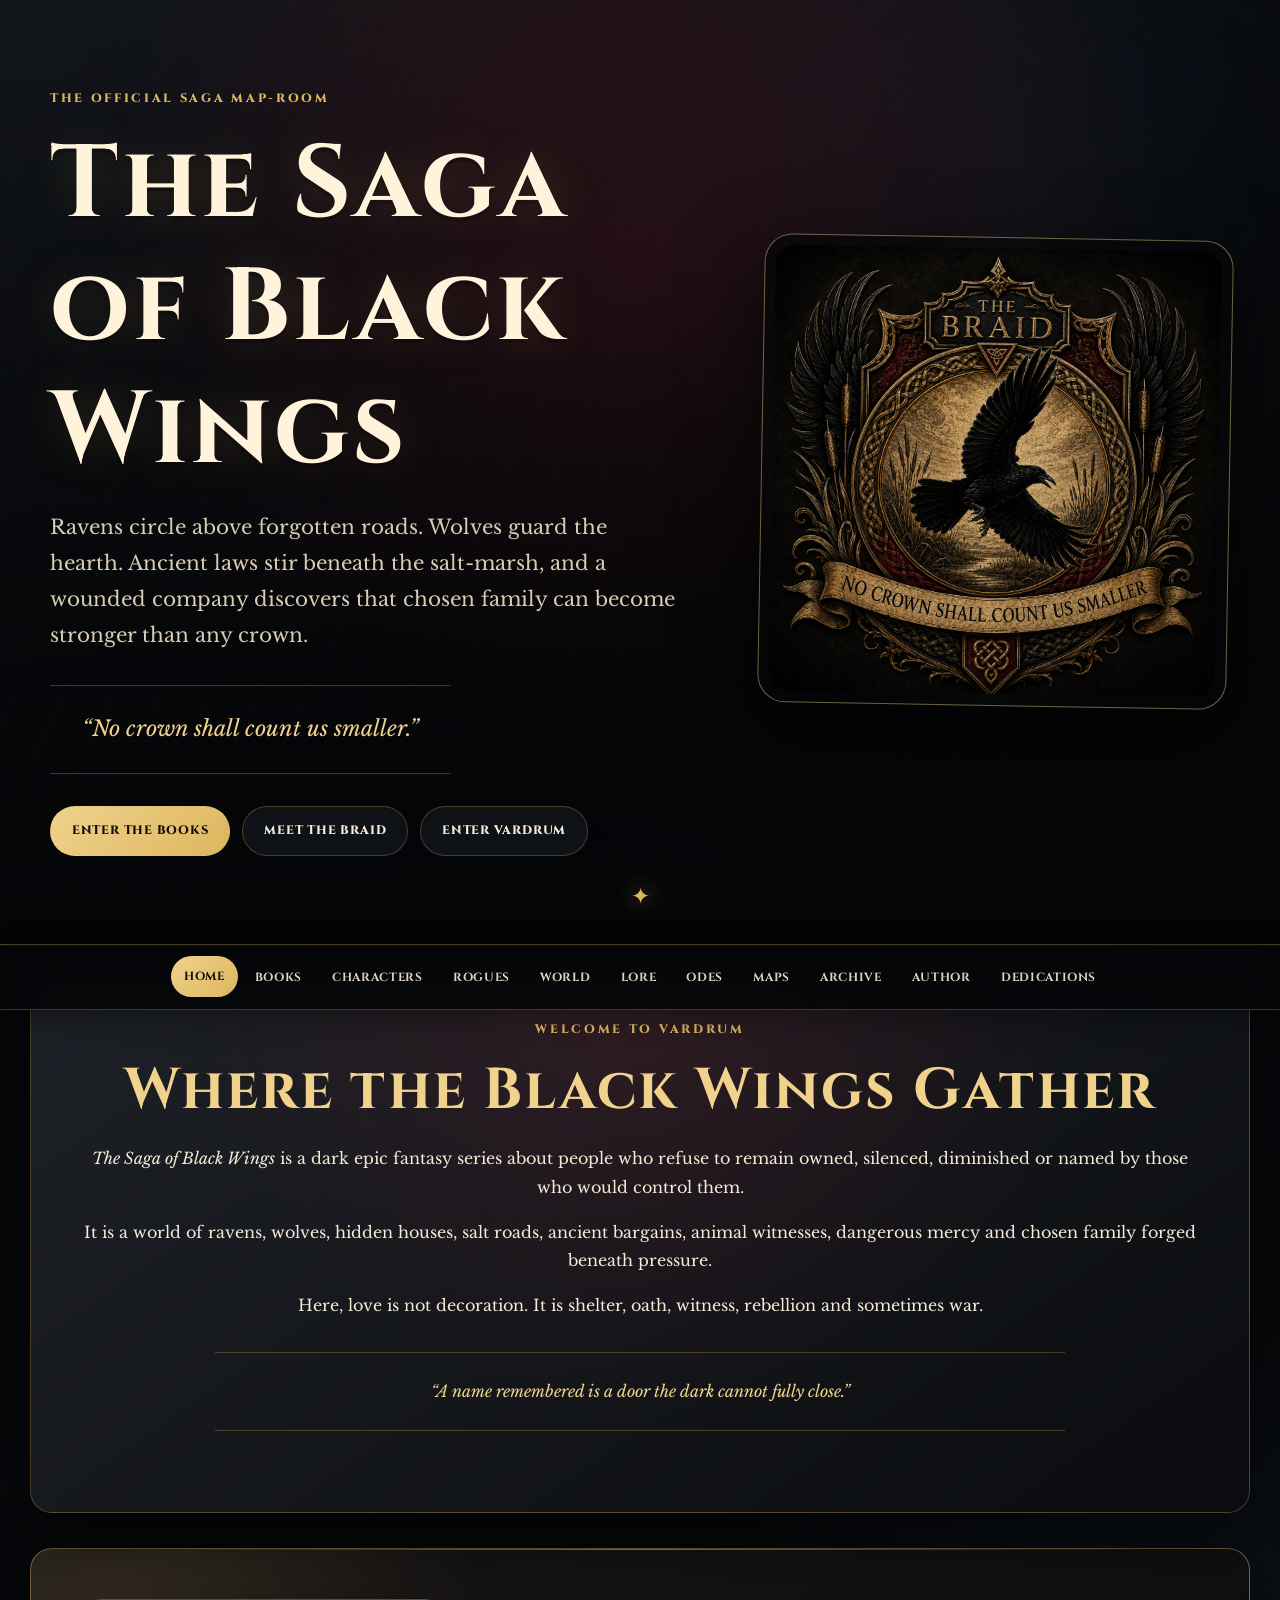
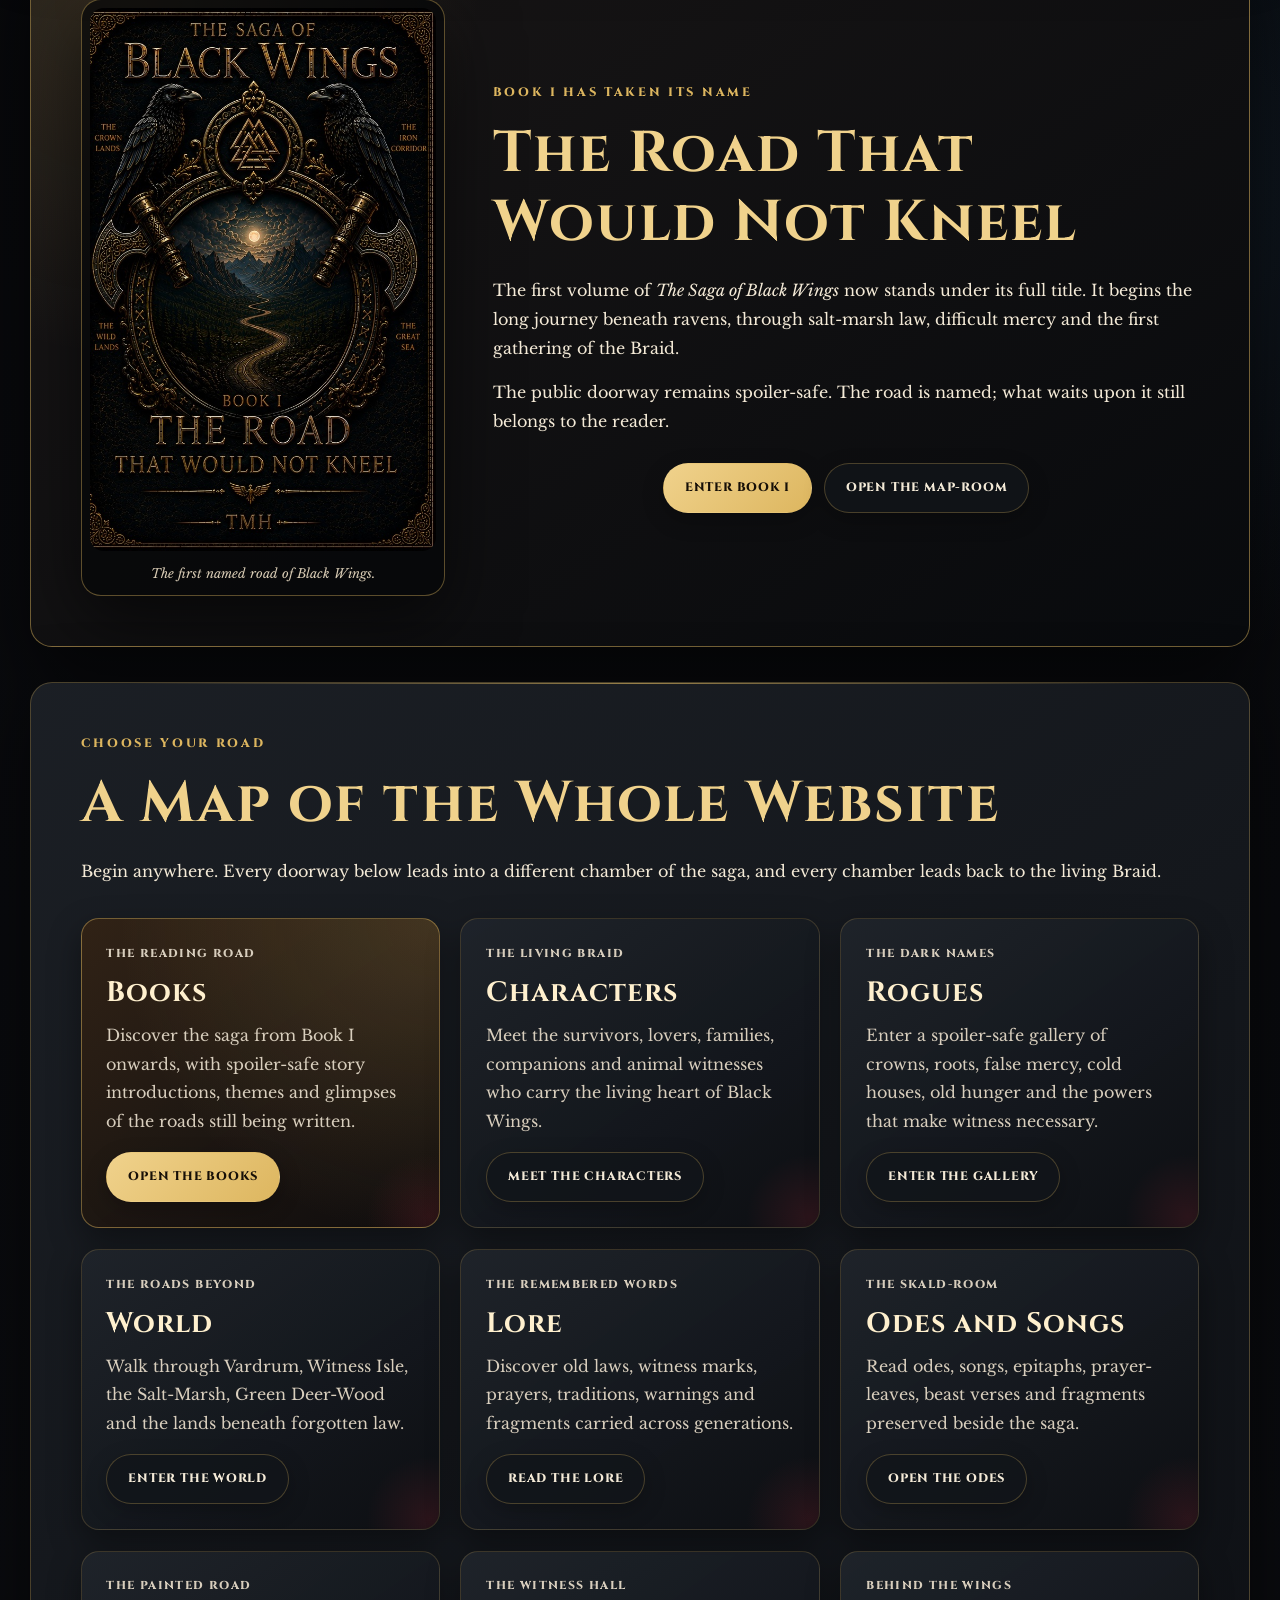
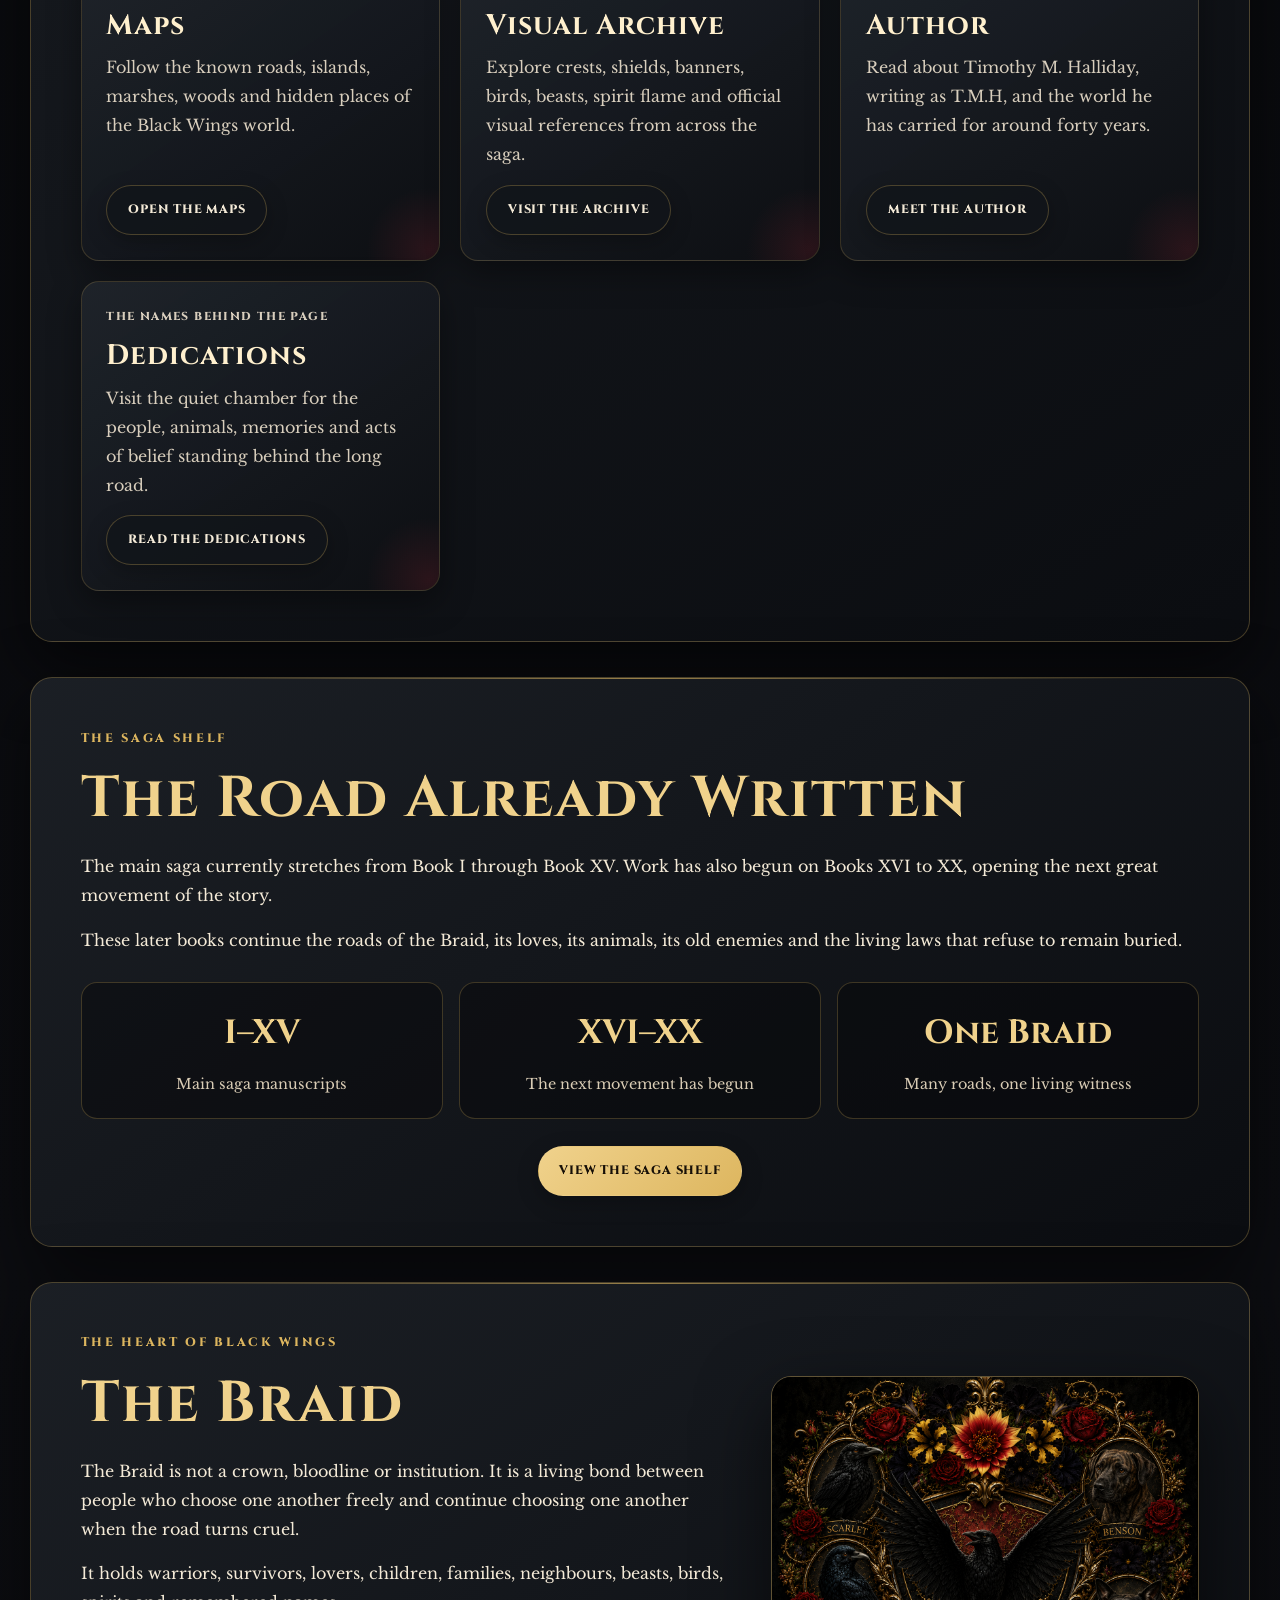
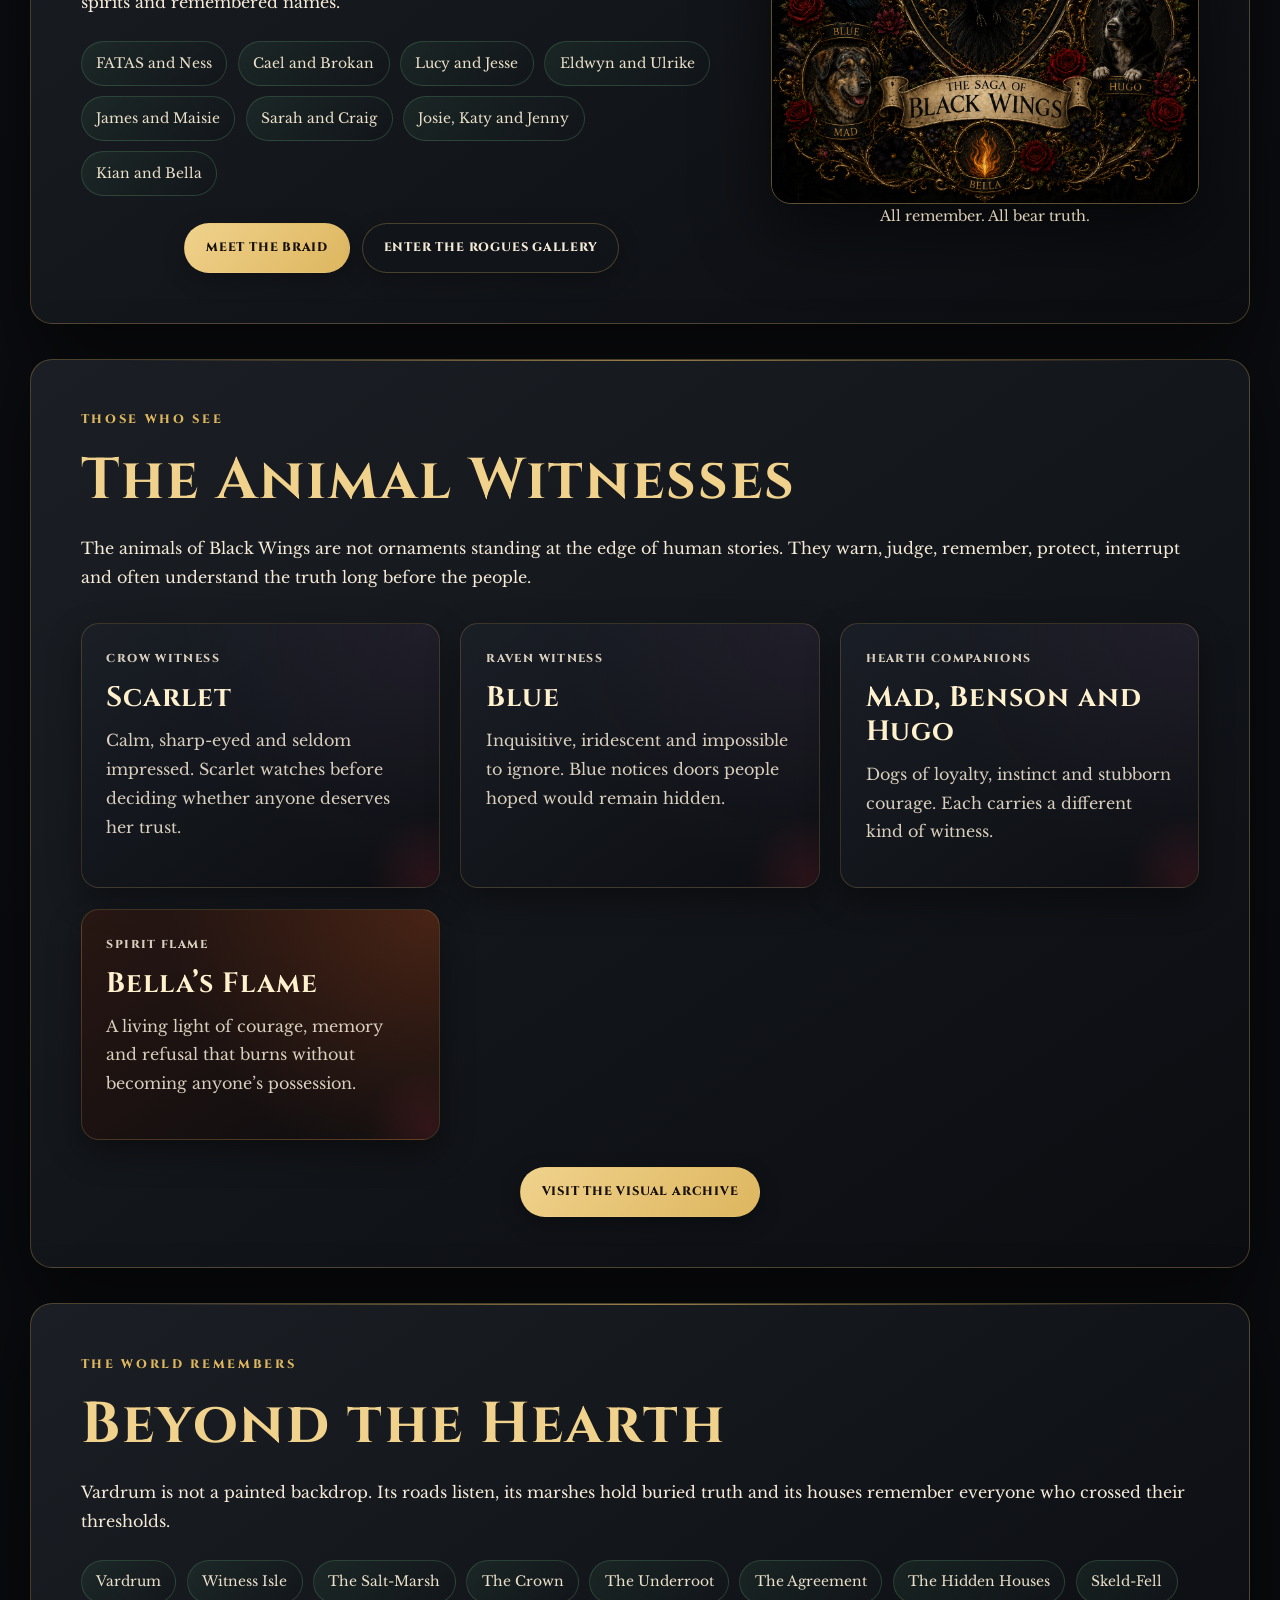
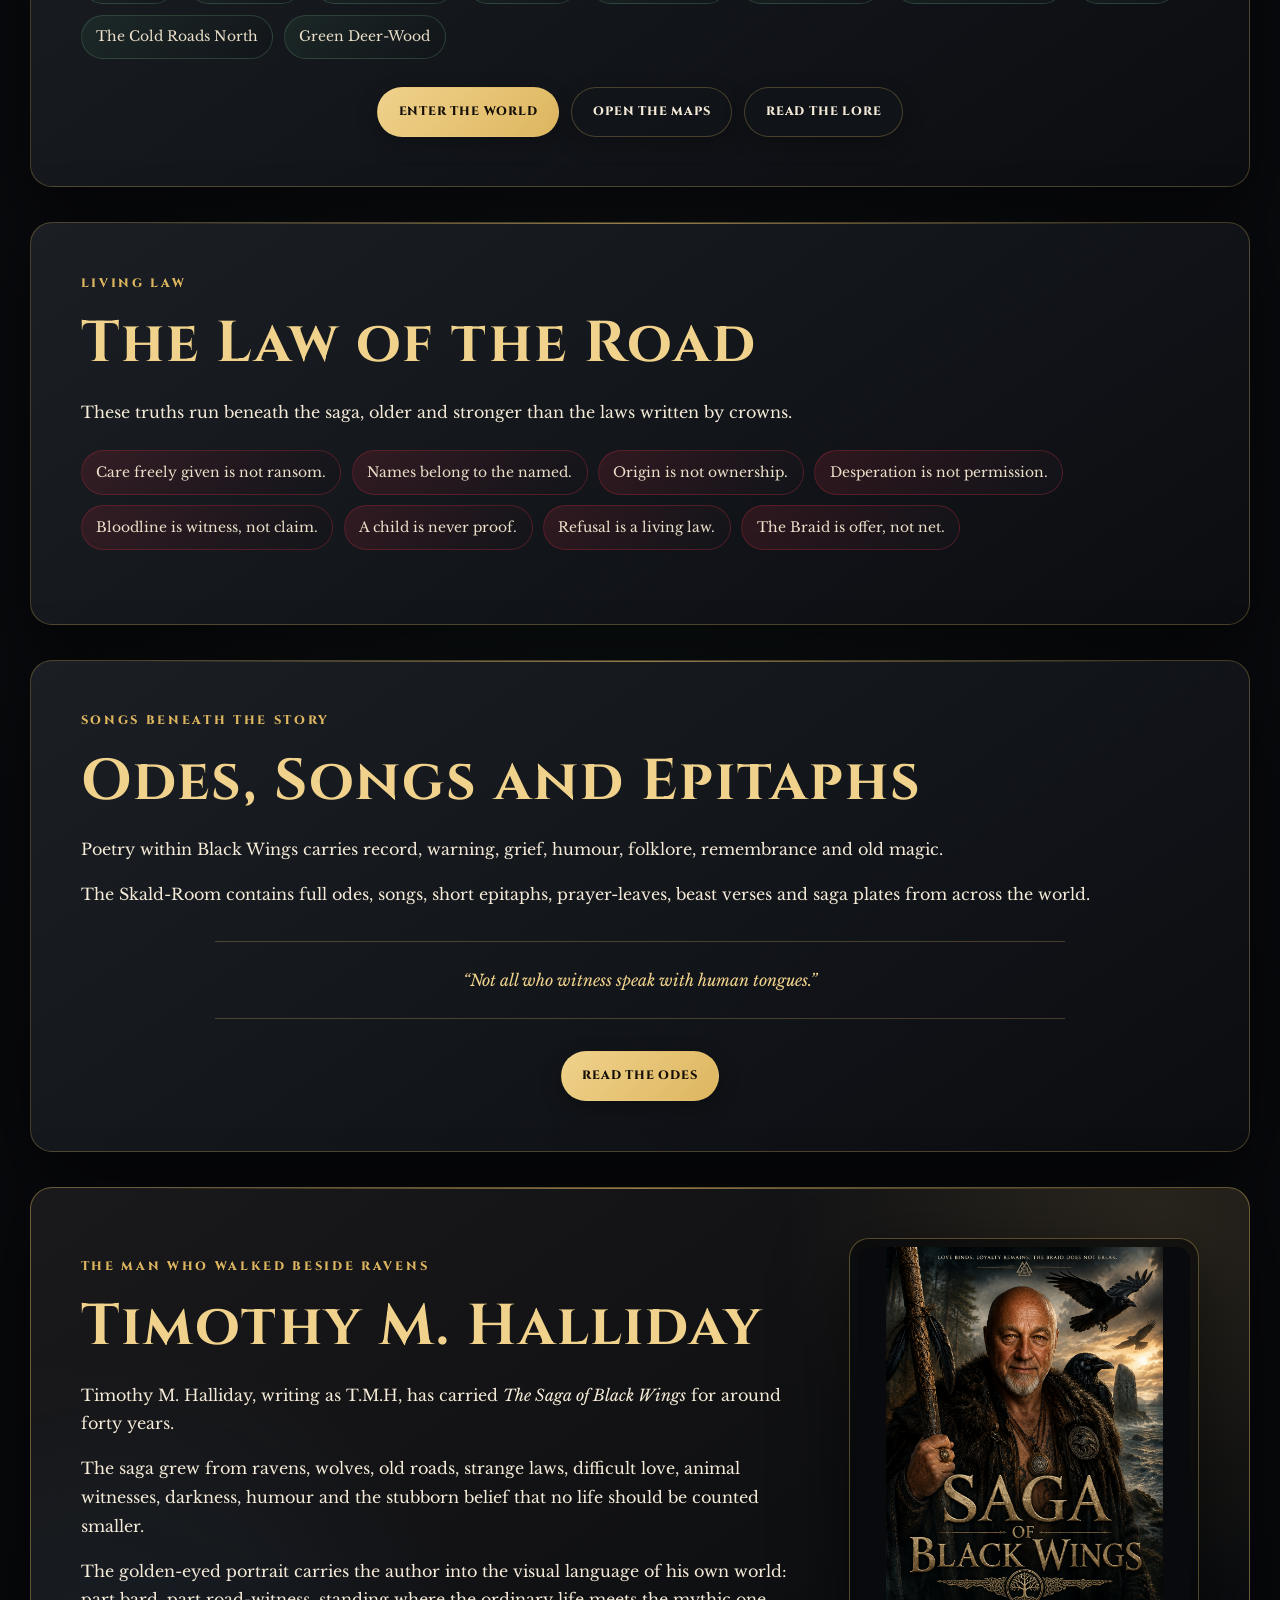
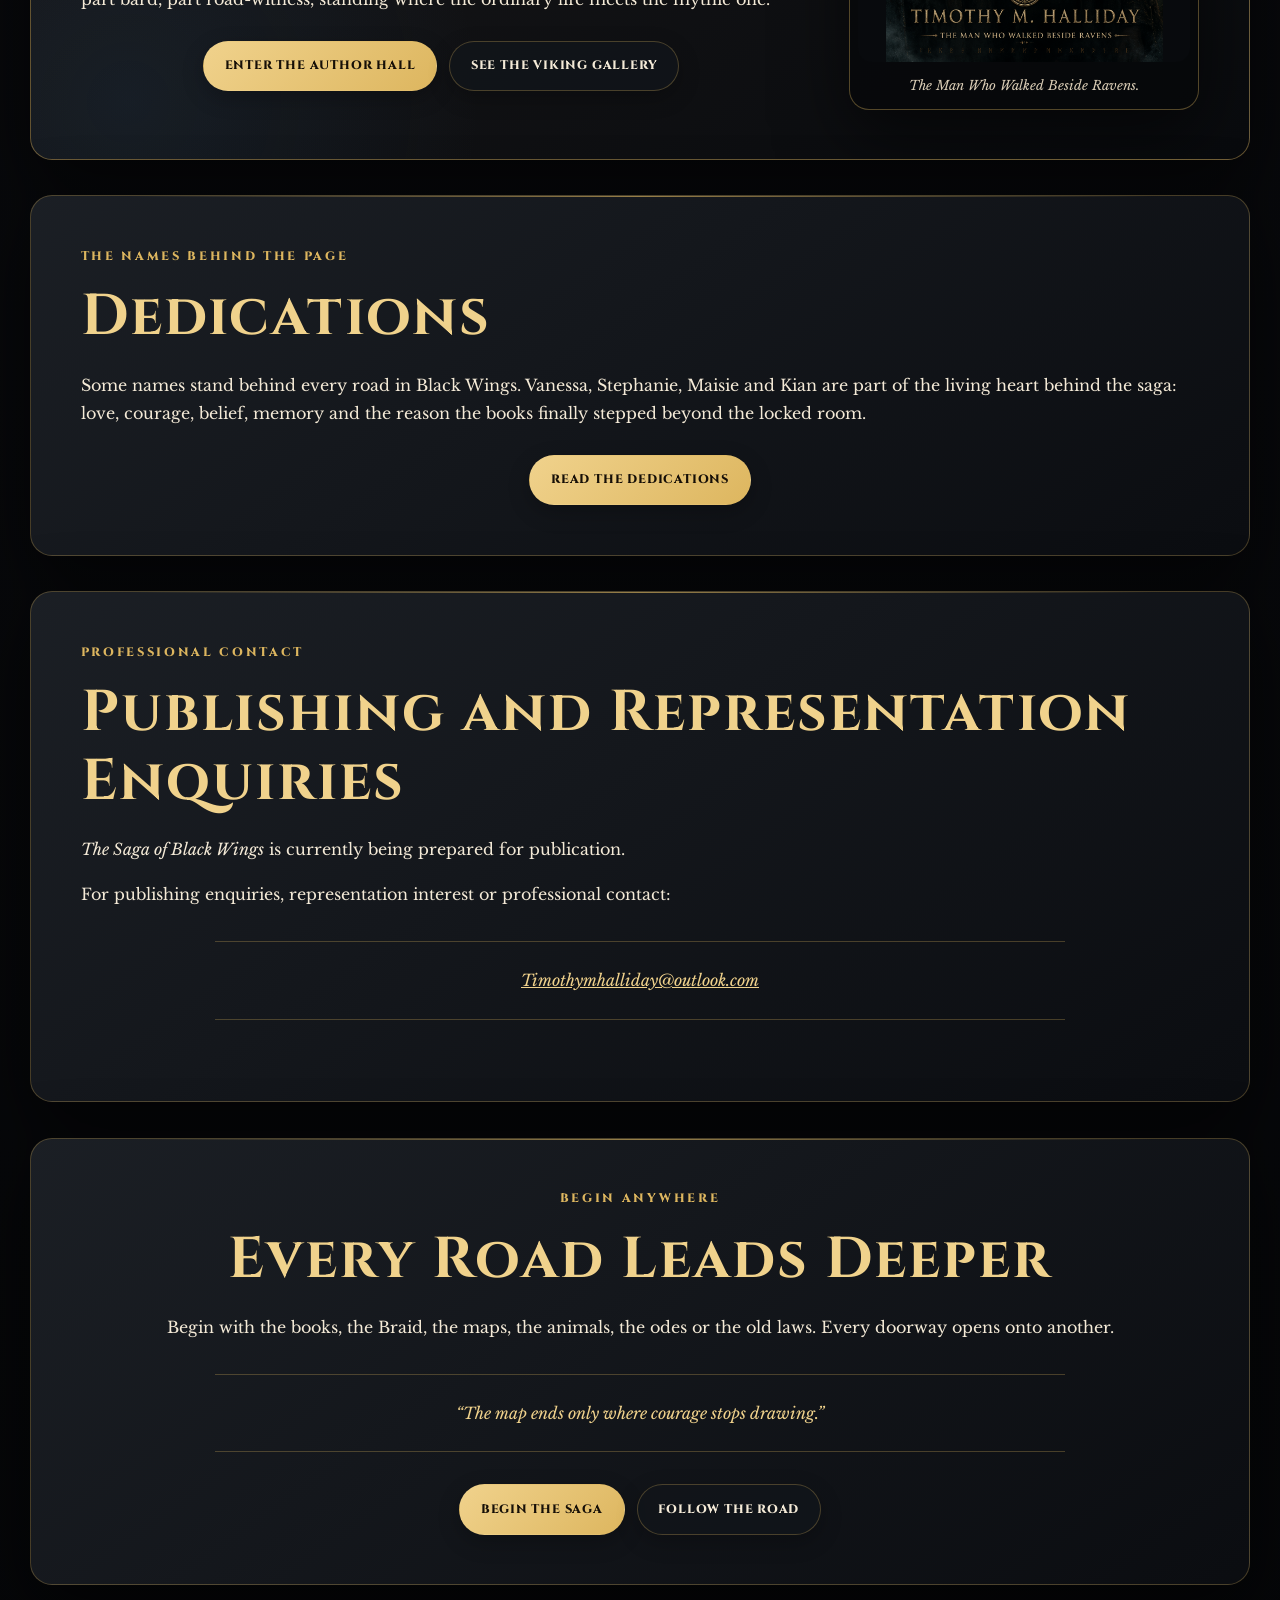
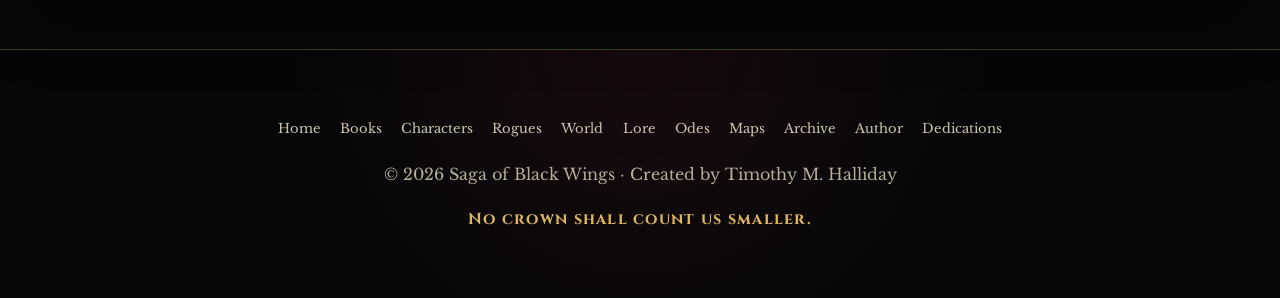
==== commit 668b45a5: "Update index.html Update homepage with latest Book I cover" ====
--- a/index.html
+++ b/index.html
@@ -412,13 +412,13 @@
     <section class="panel first-book-panel" id="book-one">
       <figure>
         <a
-          href="book-one-road-that-would-not-kneel.jpg"
+          href="book-one-road-that-would-not-kneel-latest.jpg"
           target="_blank"
           rel="noopener"
           aria-label="Open the Book I cover at full size"
         >
           <img
-            src="book-one-road-that-would-not-kneel.jpg"
+            src="book-one-road-that-would-not-kneel-latest.jpg"
             alt="Front cover of Book I, The Road That Would Not Kneel"
             width="715"
             height="1024"
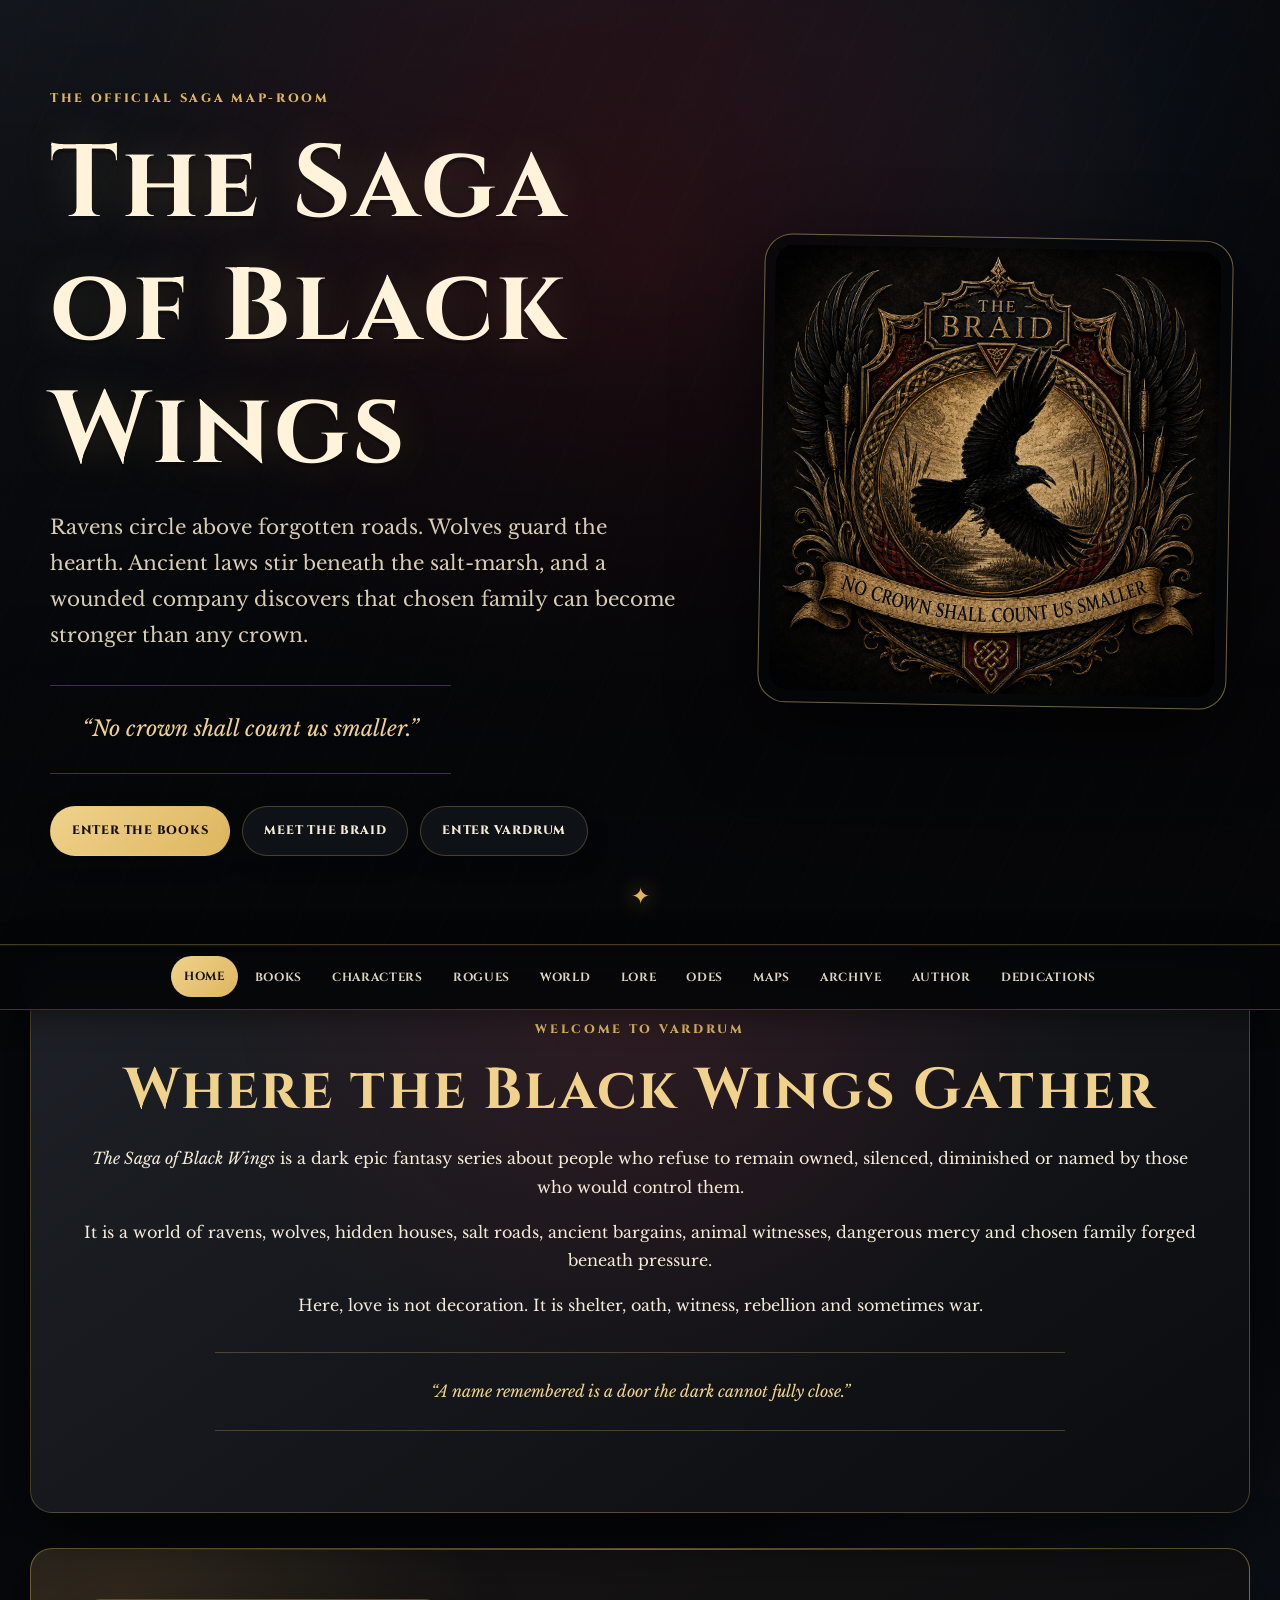
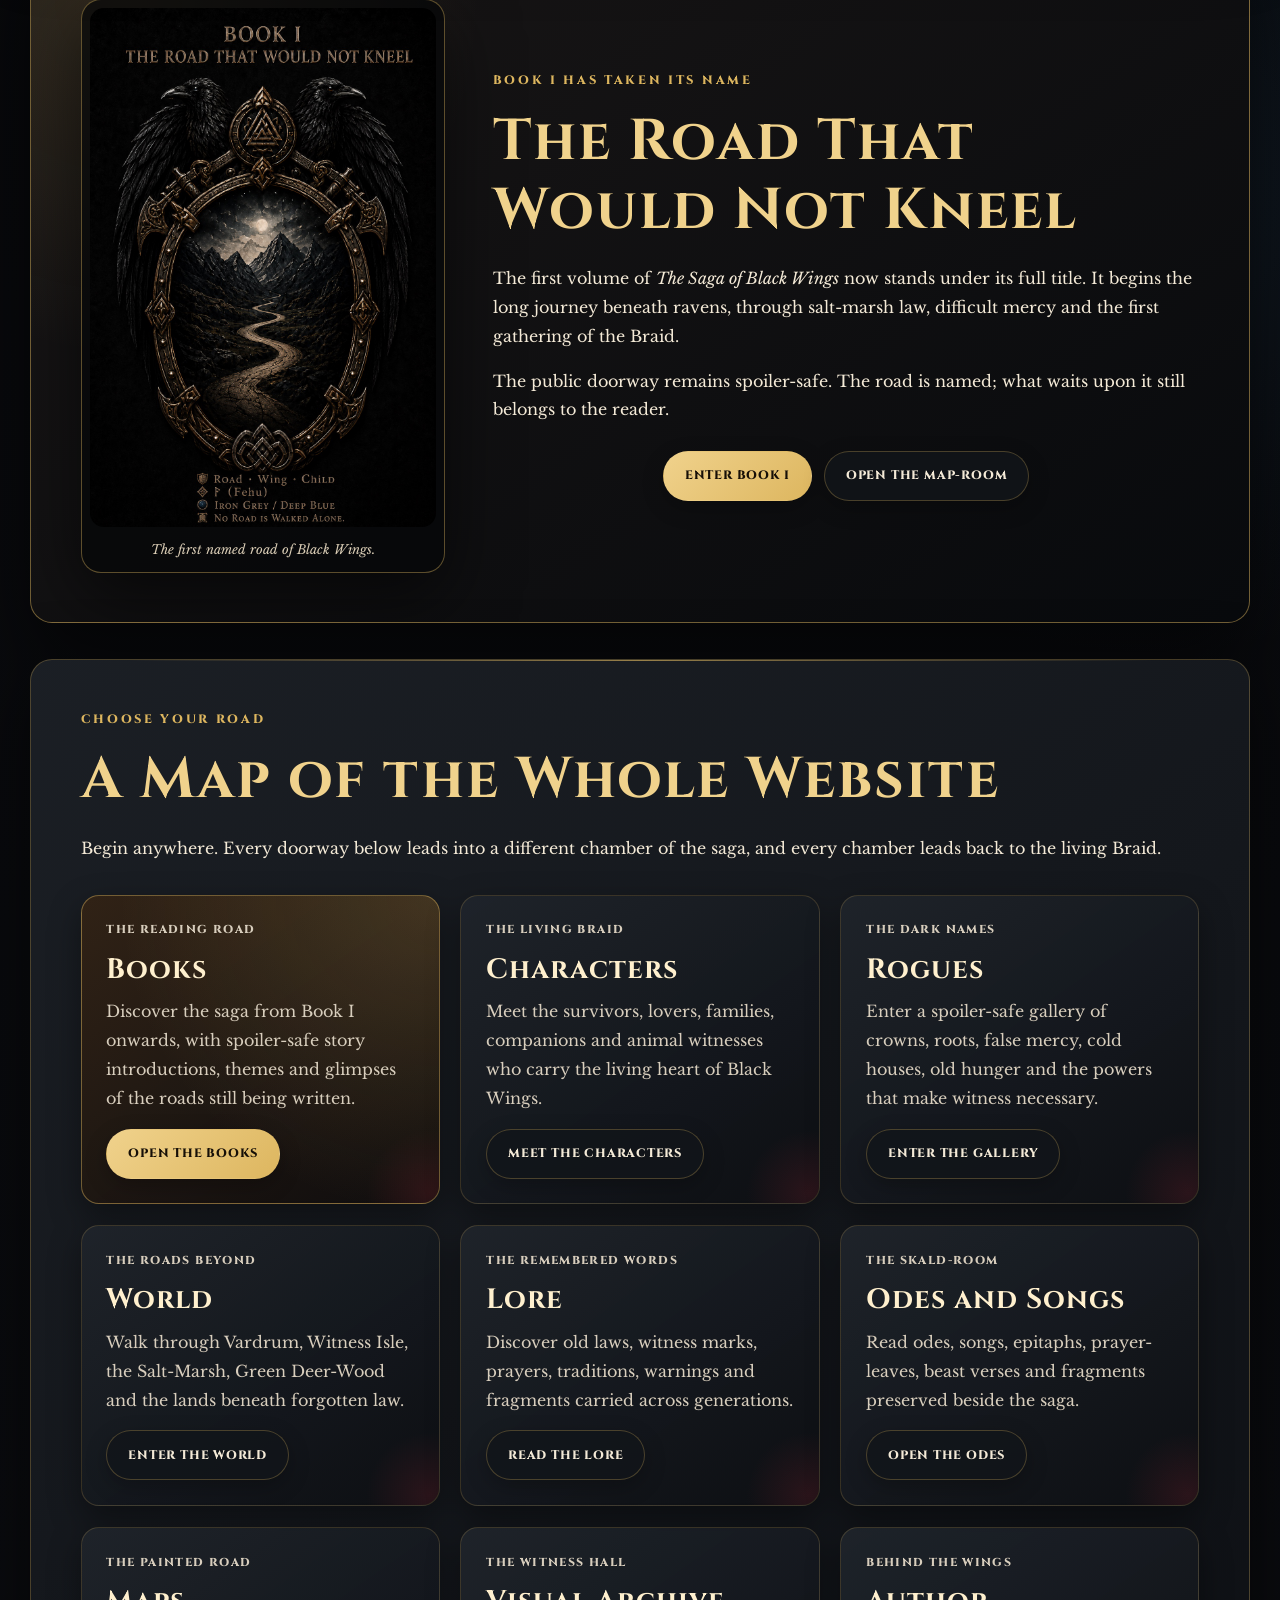
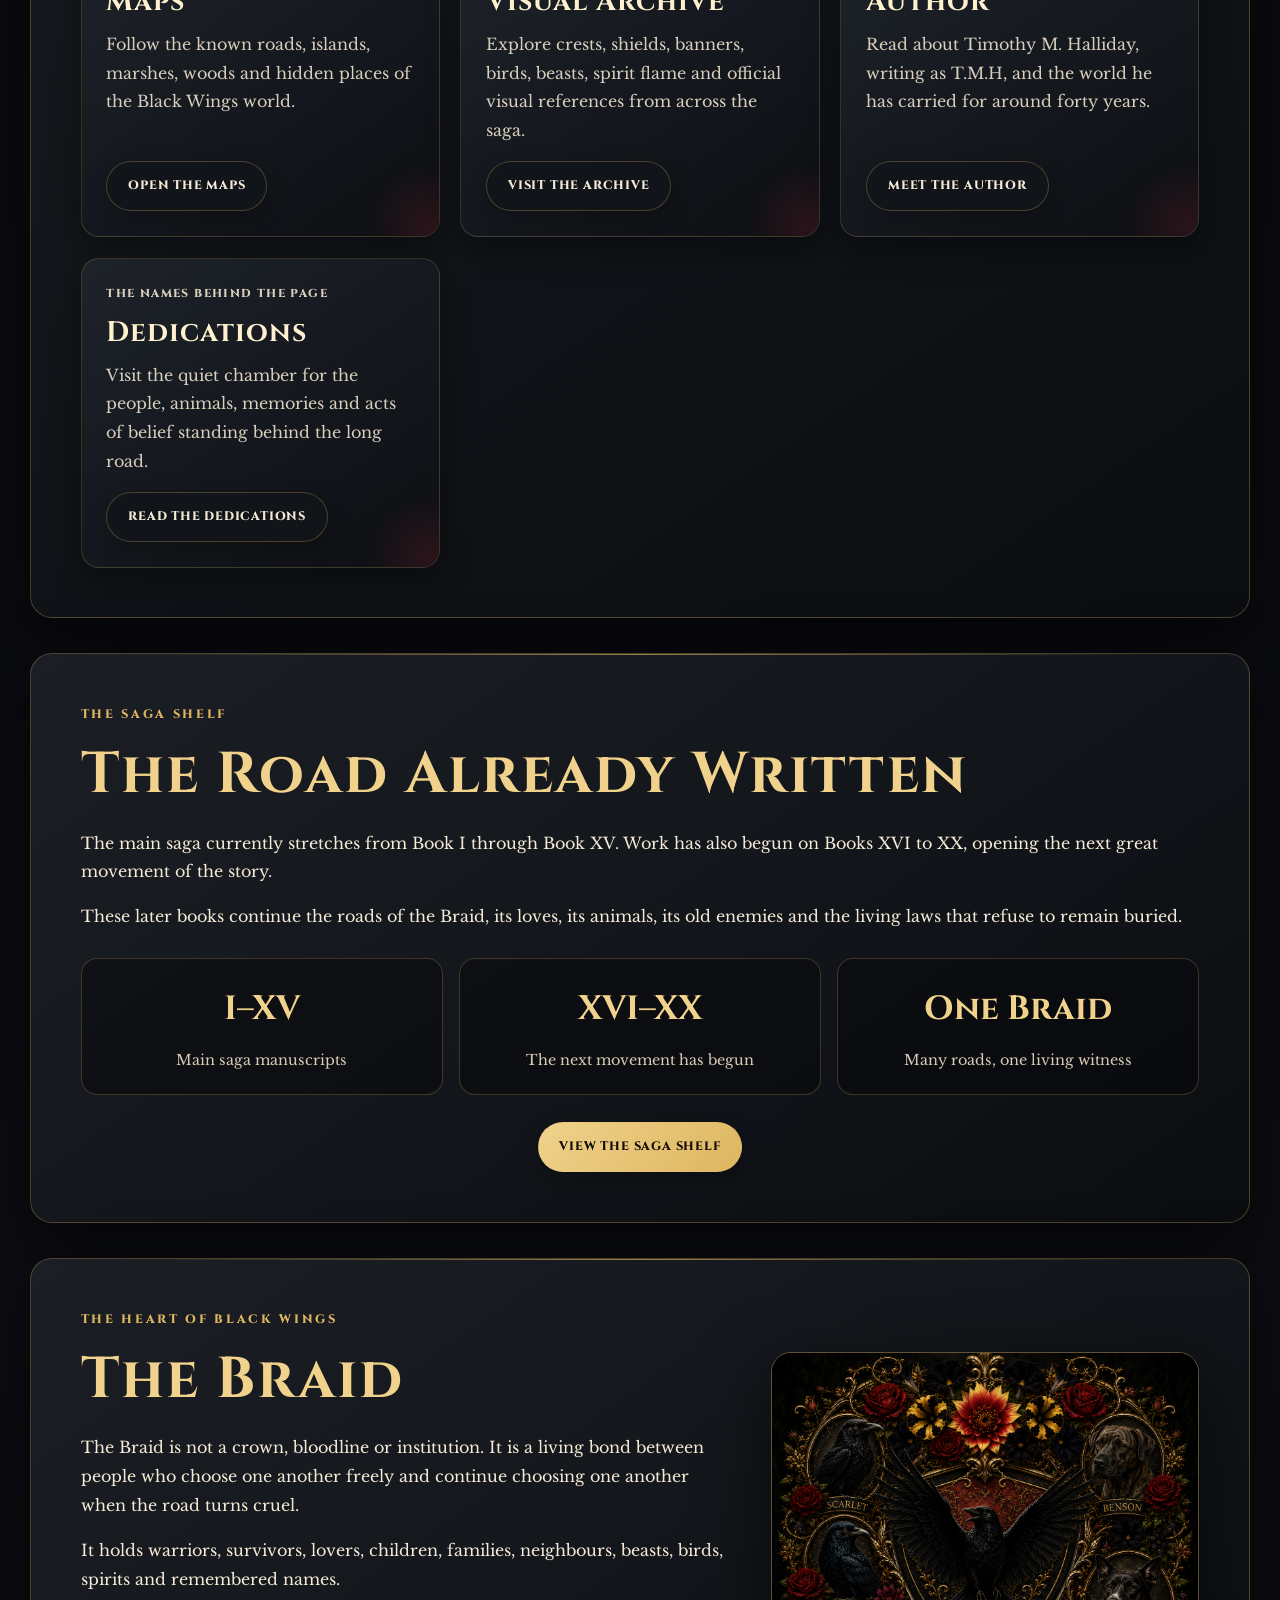
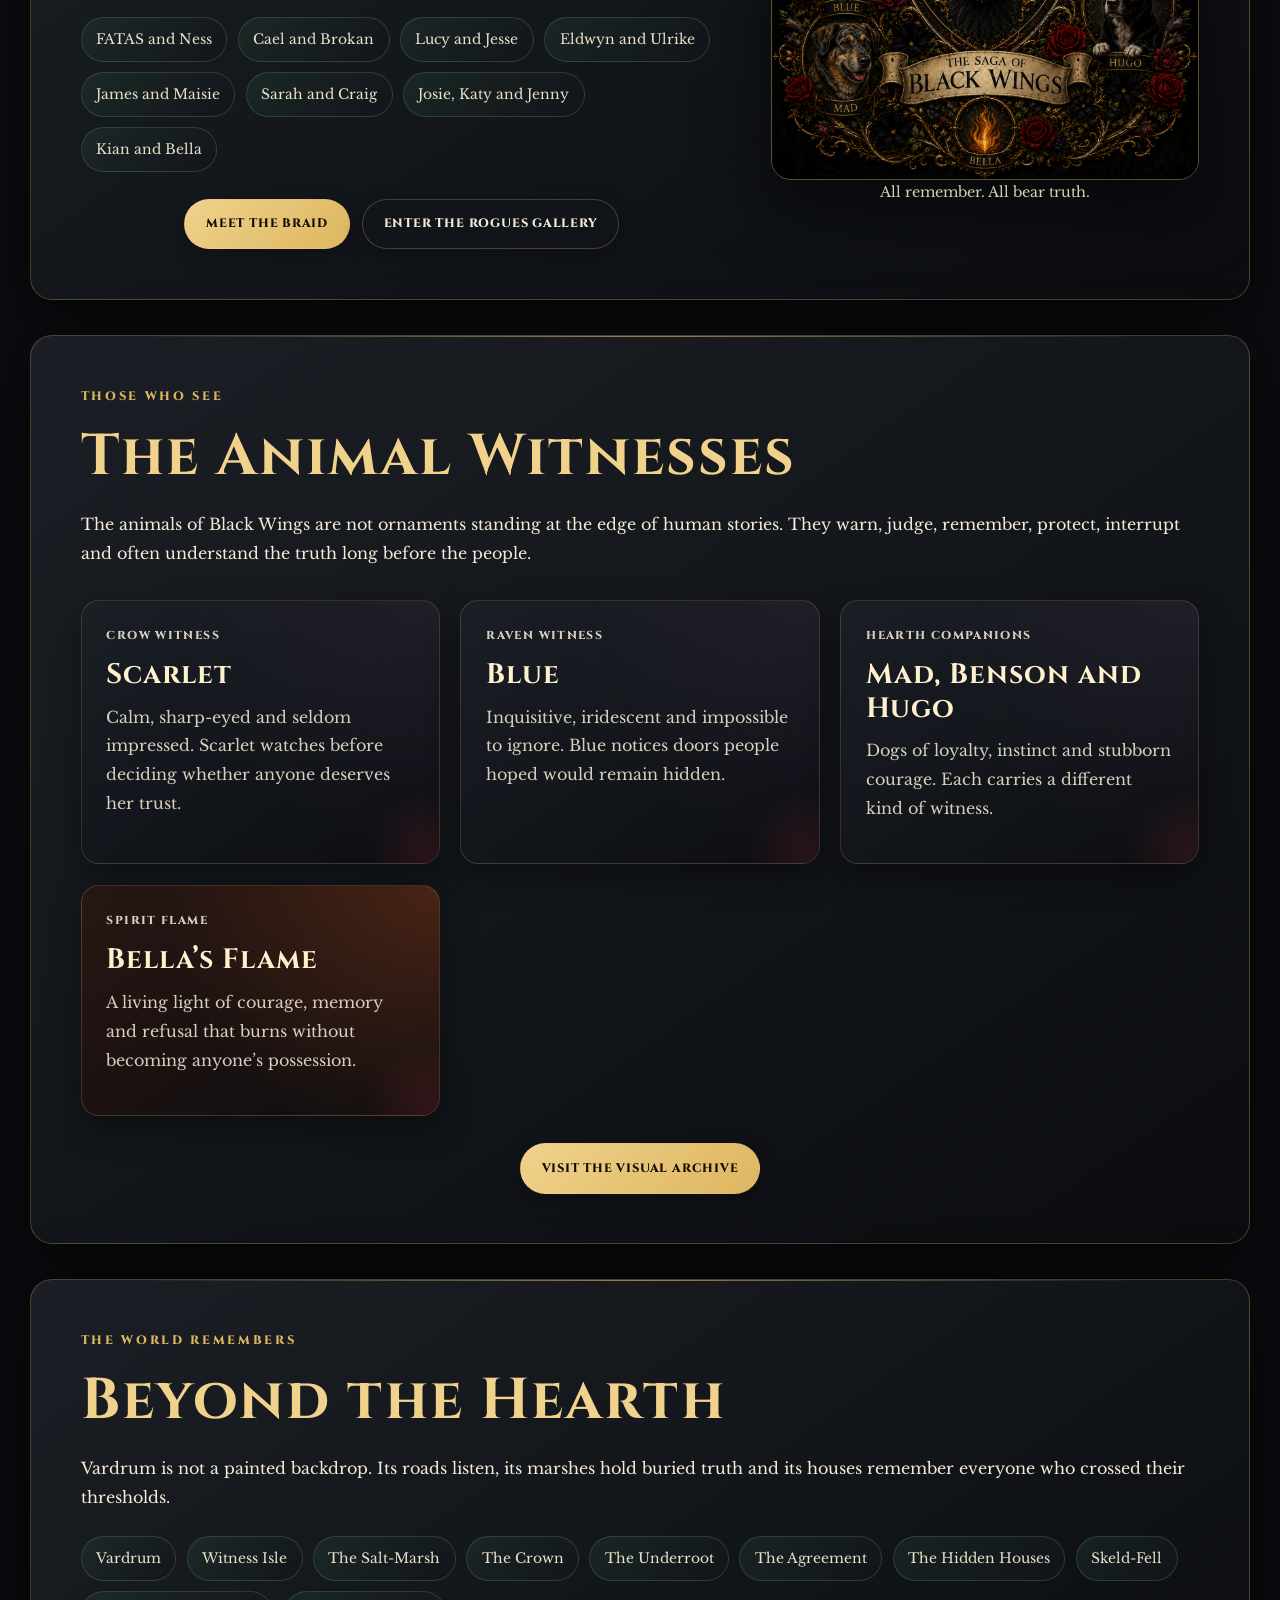
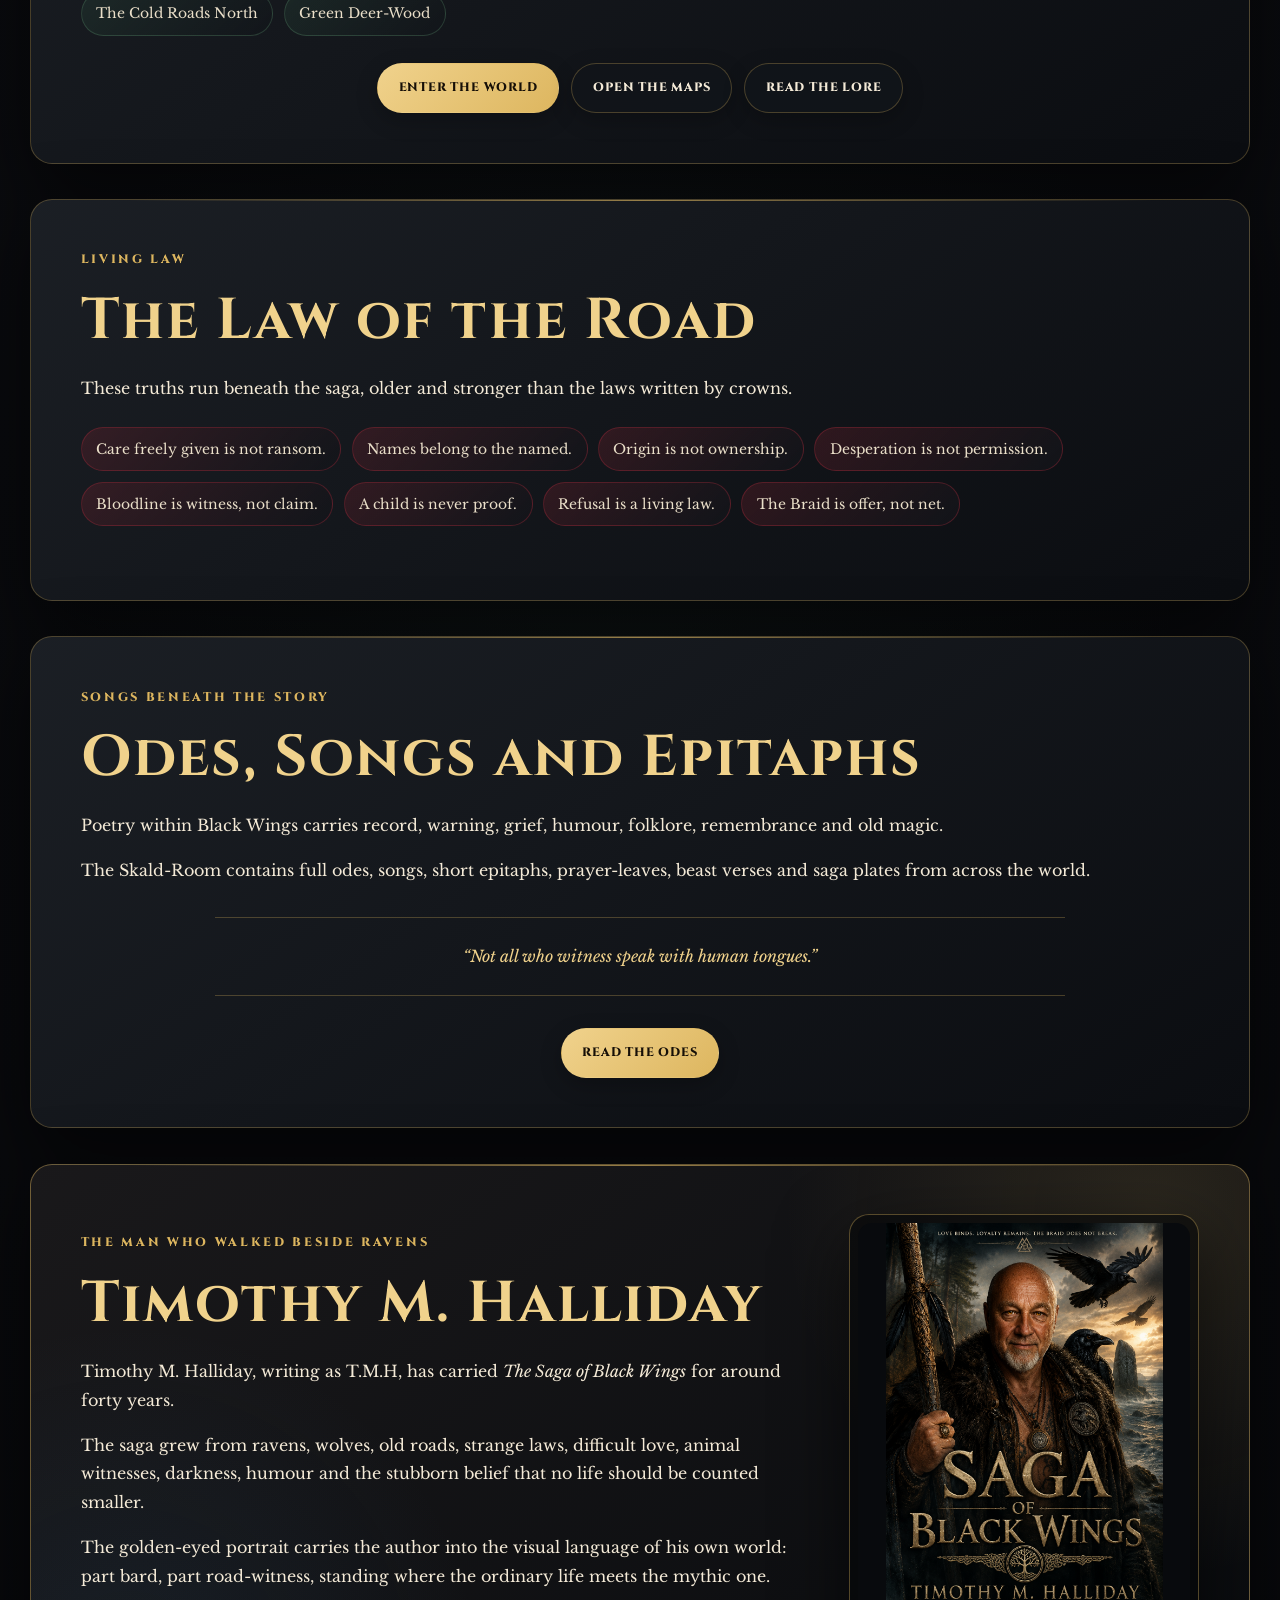
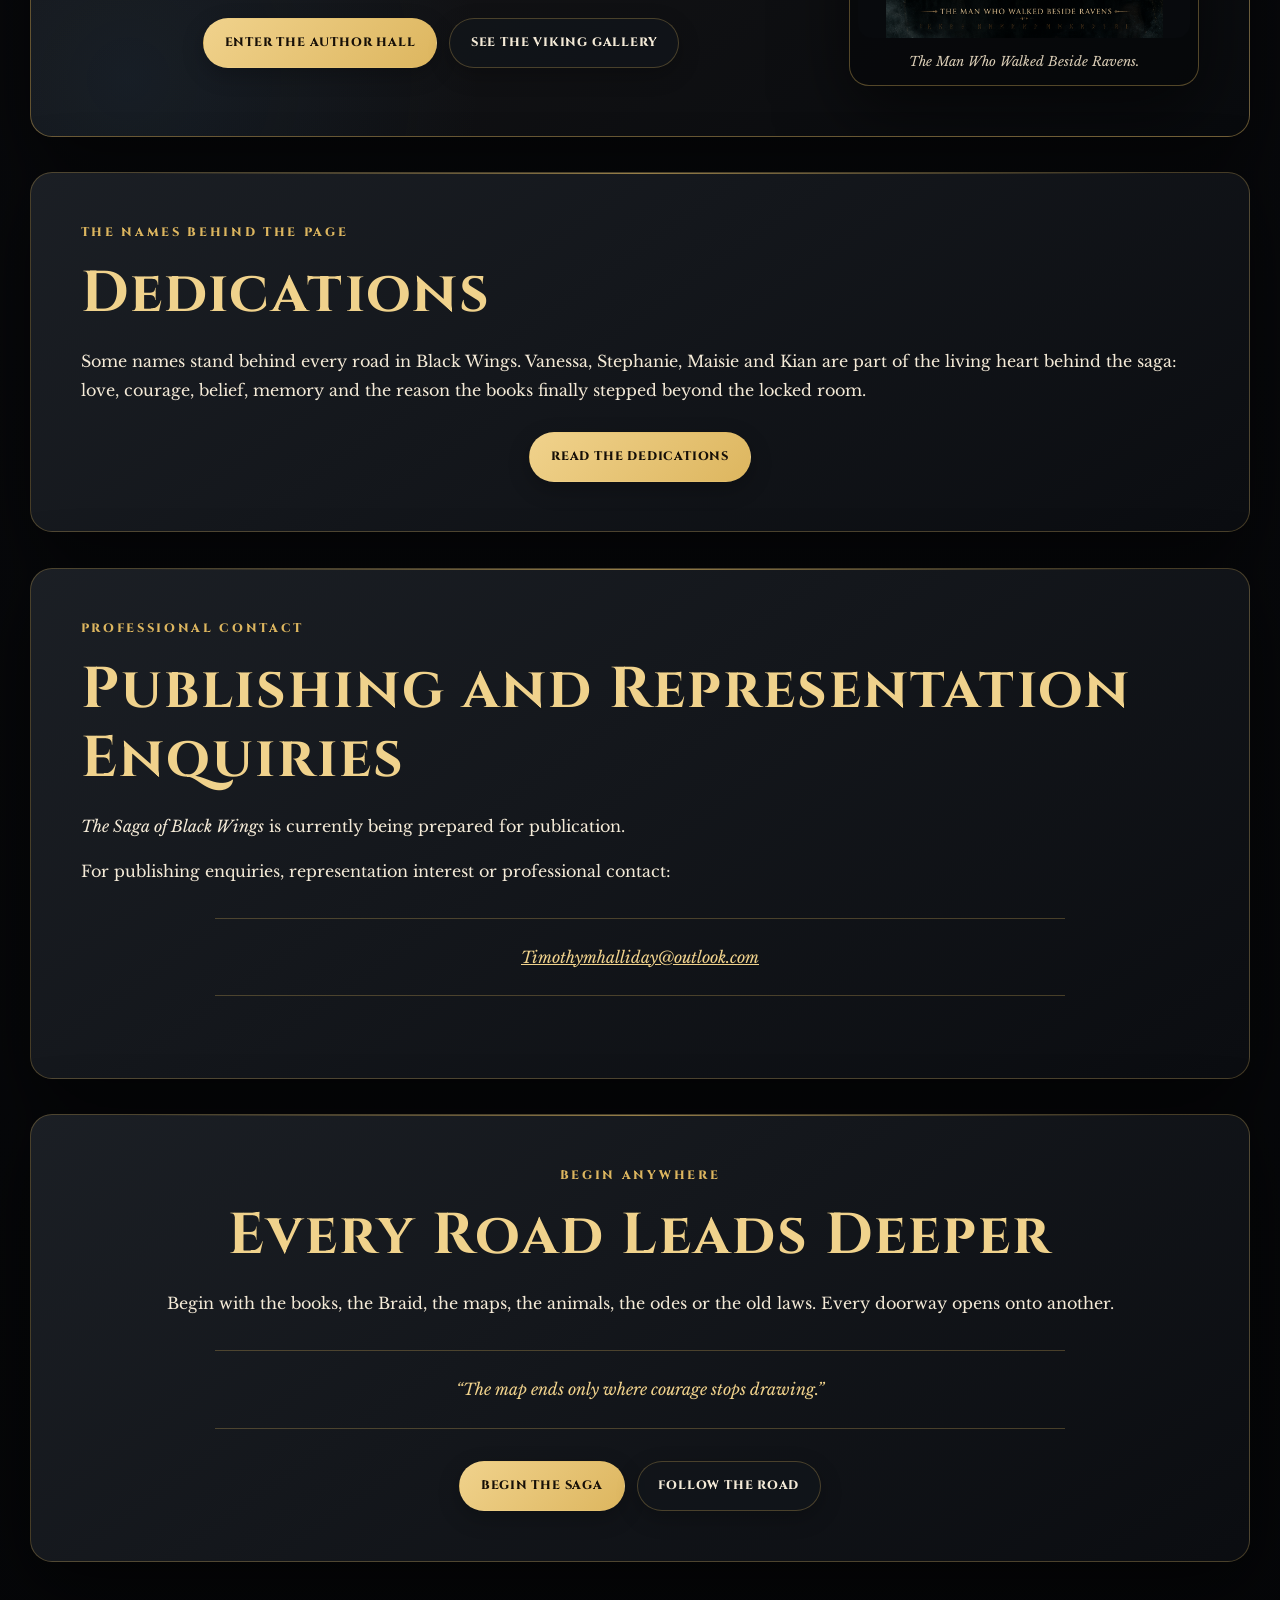
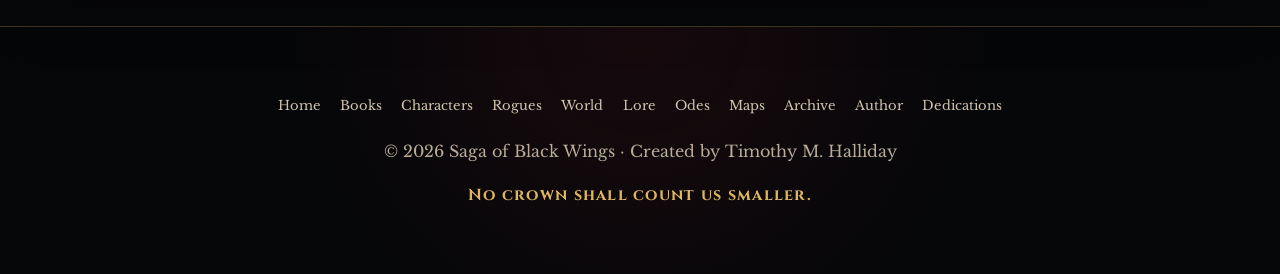
==== commit d6fdb623: "Update book cover image and link in index.html" ====
--- a/index.html
+++ b/index.html
@@ -412,13 +412,13 @@
     <section class="panel first-book-panel" id="book-one">
       <figure>
         <a
-          href="book-one-road-that-would-not-kneel-latest.jpg"
+          href="book-one-road-that-would-not-kneel-new-cover.png"
           target="_blank"
           rel="noopener"
           aria-label="Open the Book I cover at full size"
         >
           <img
-            src="book-one-road-that-would-not-kneel-latest.jpg"
+            src="book-one-road-that-would-not-kneel-new-cover.png"
             alt="Front cover of Book I, The Road That Would Not Kneel"
             width="715"
             height="1024"
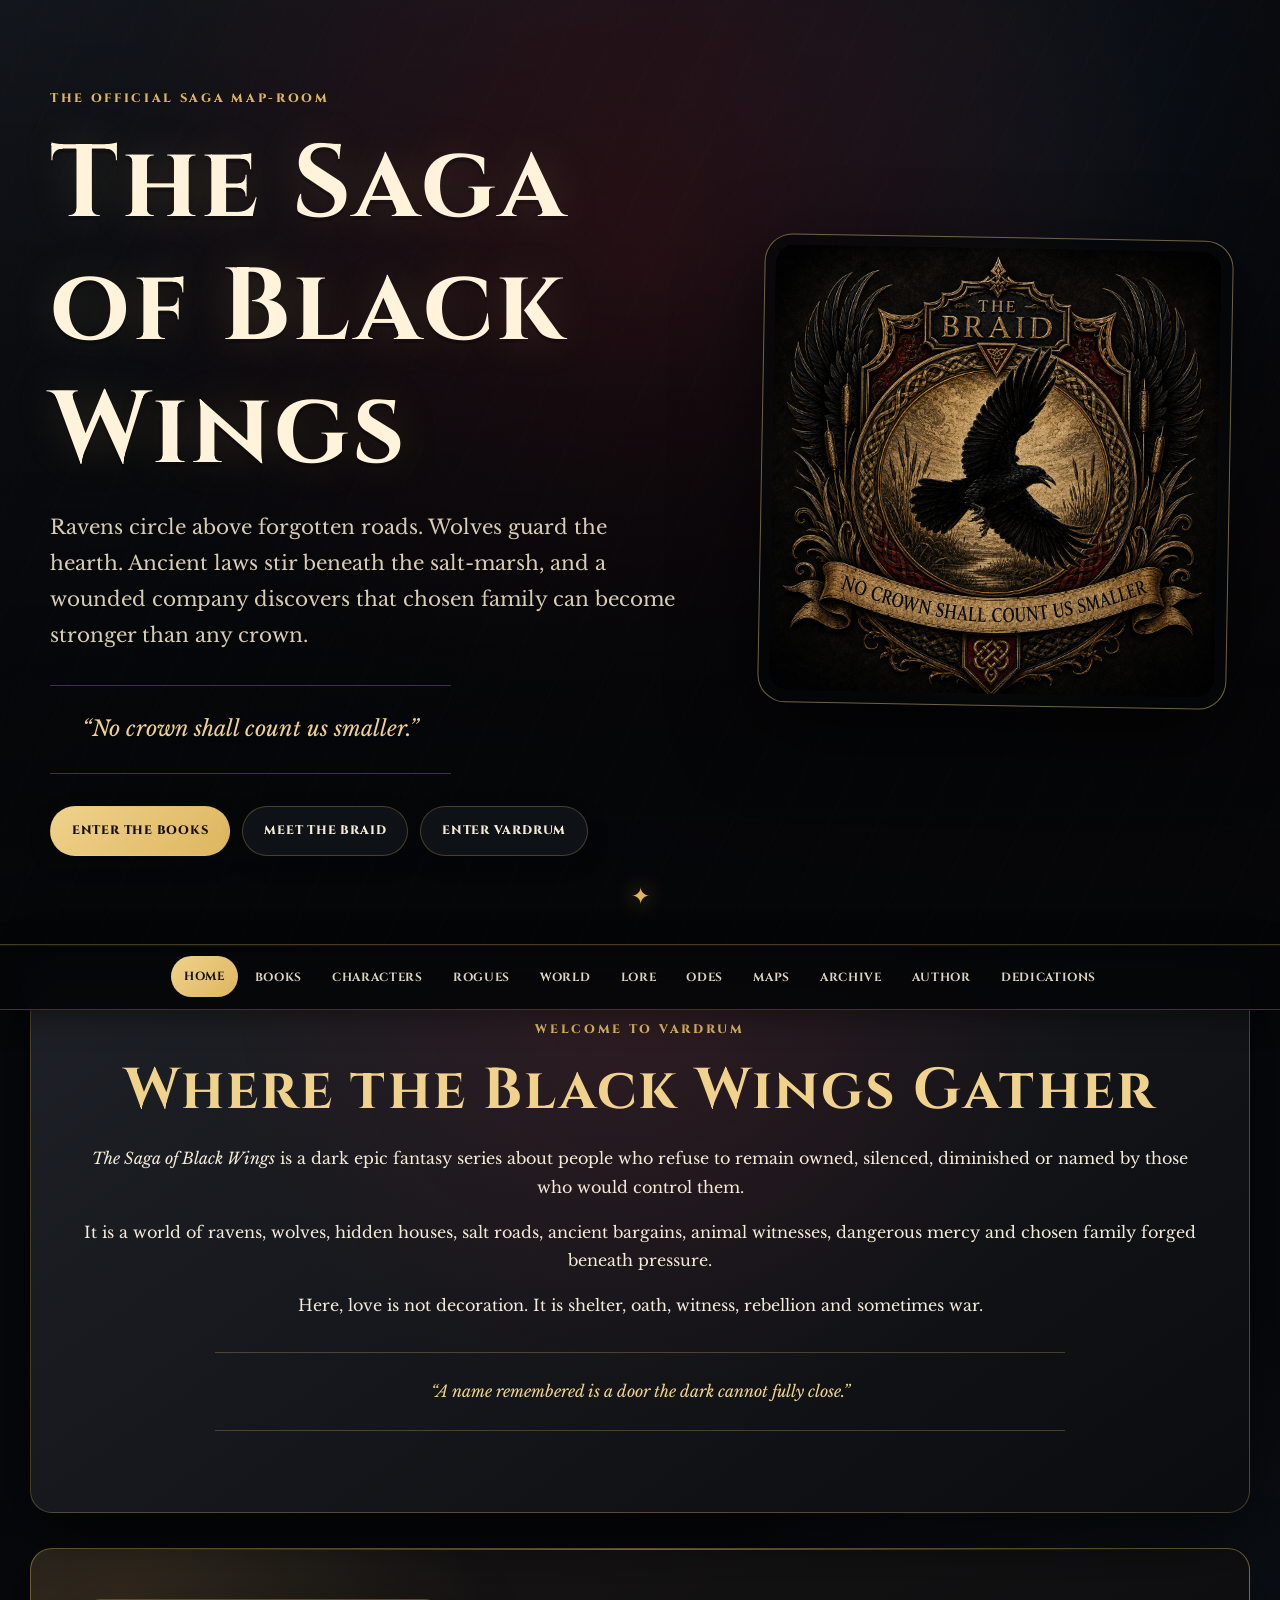
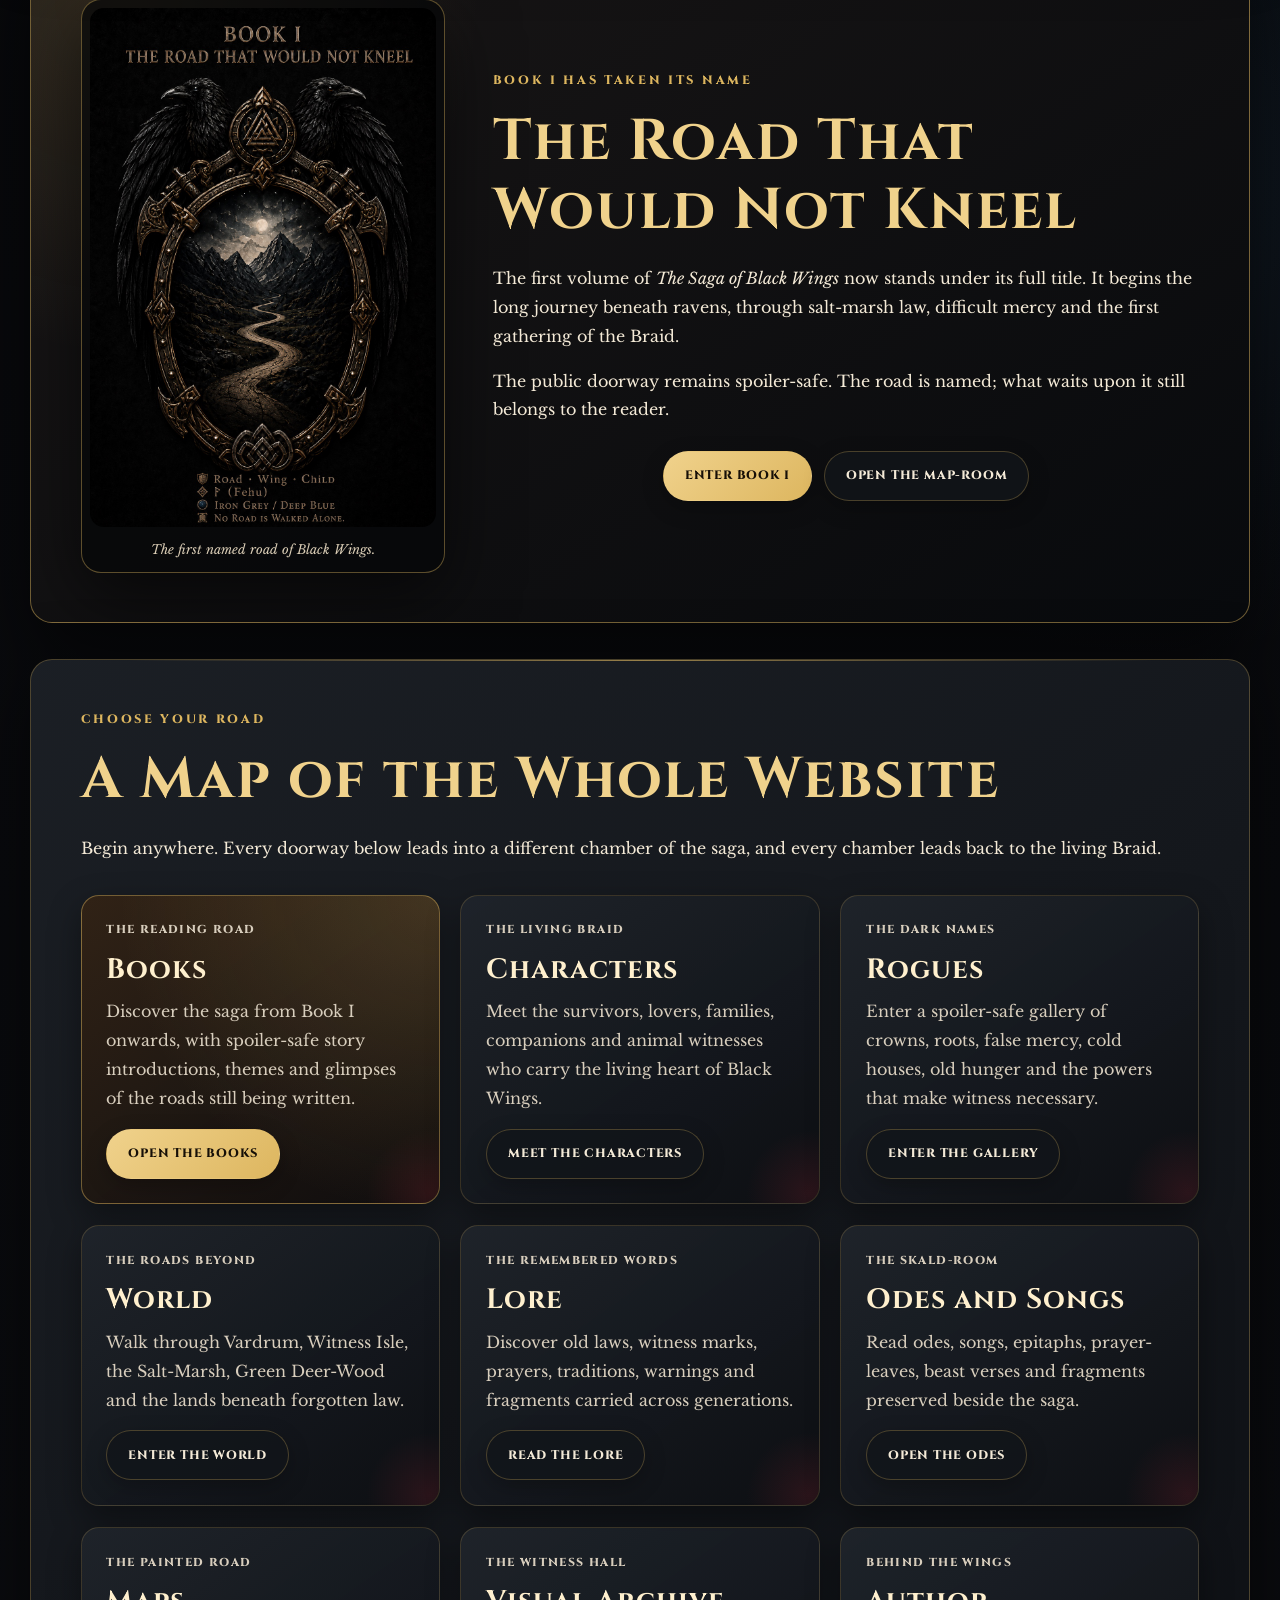
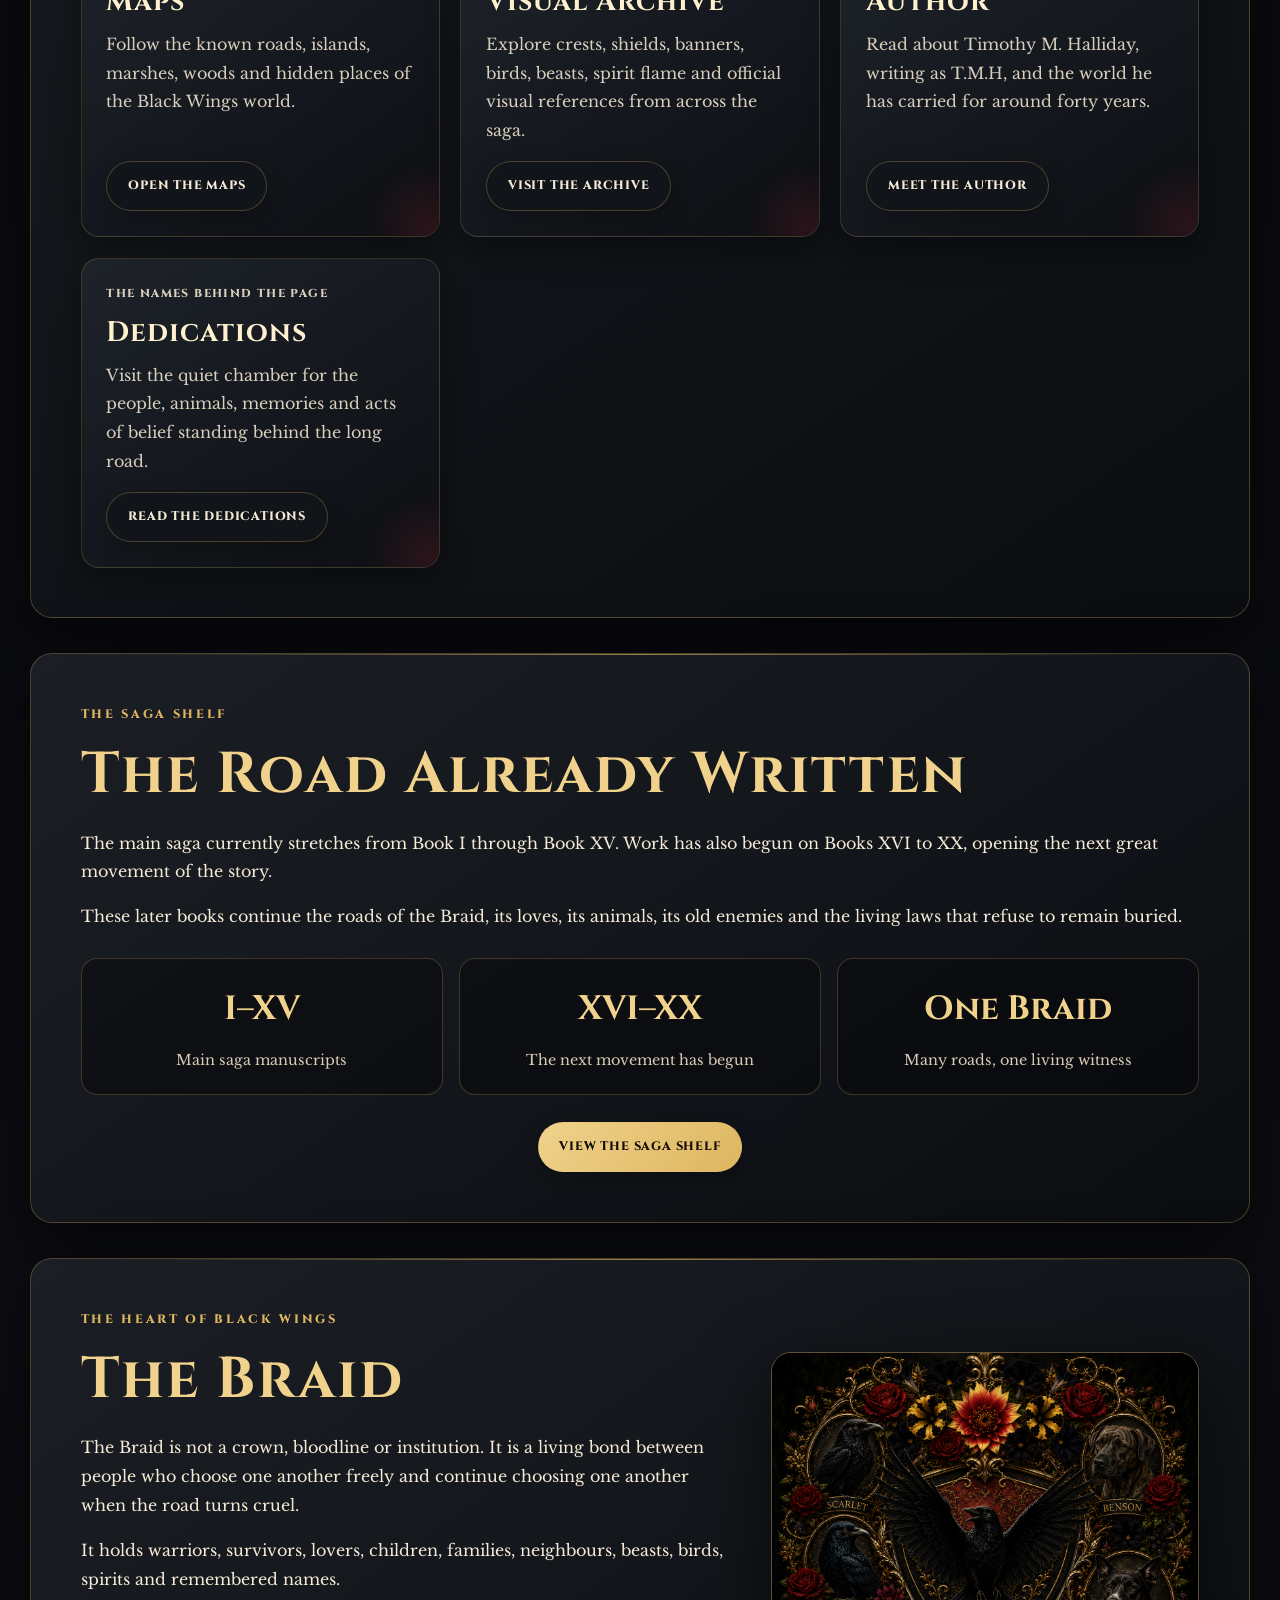
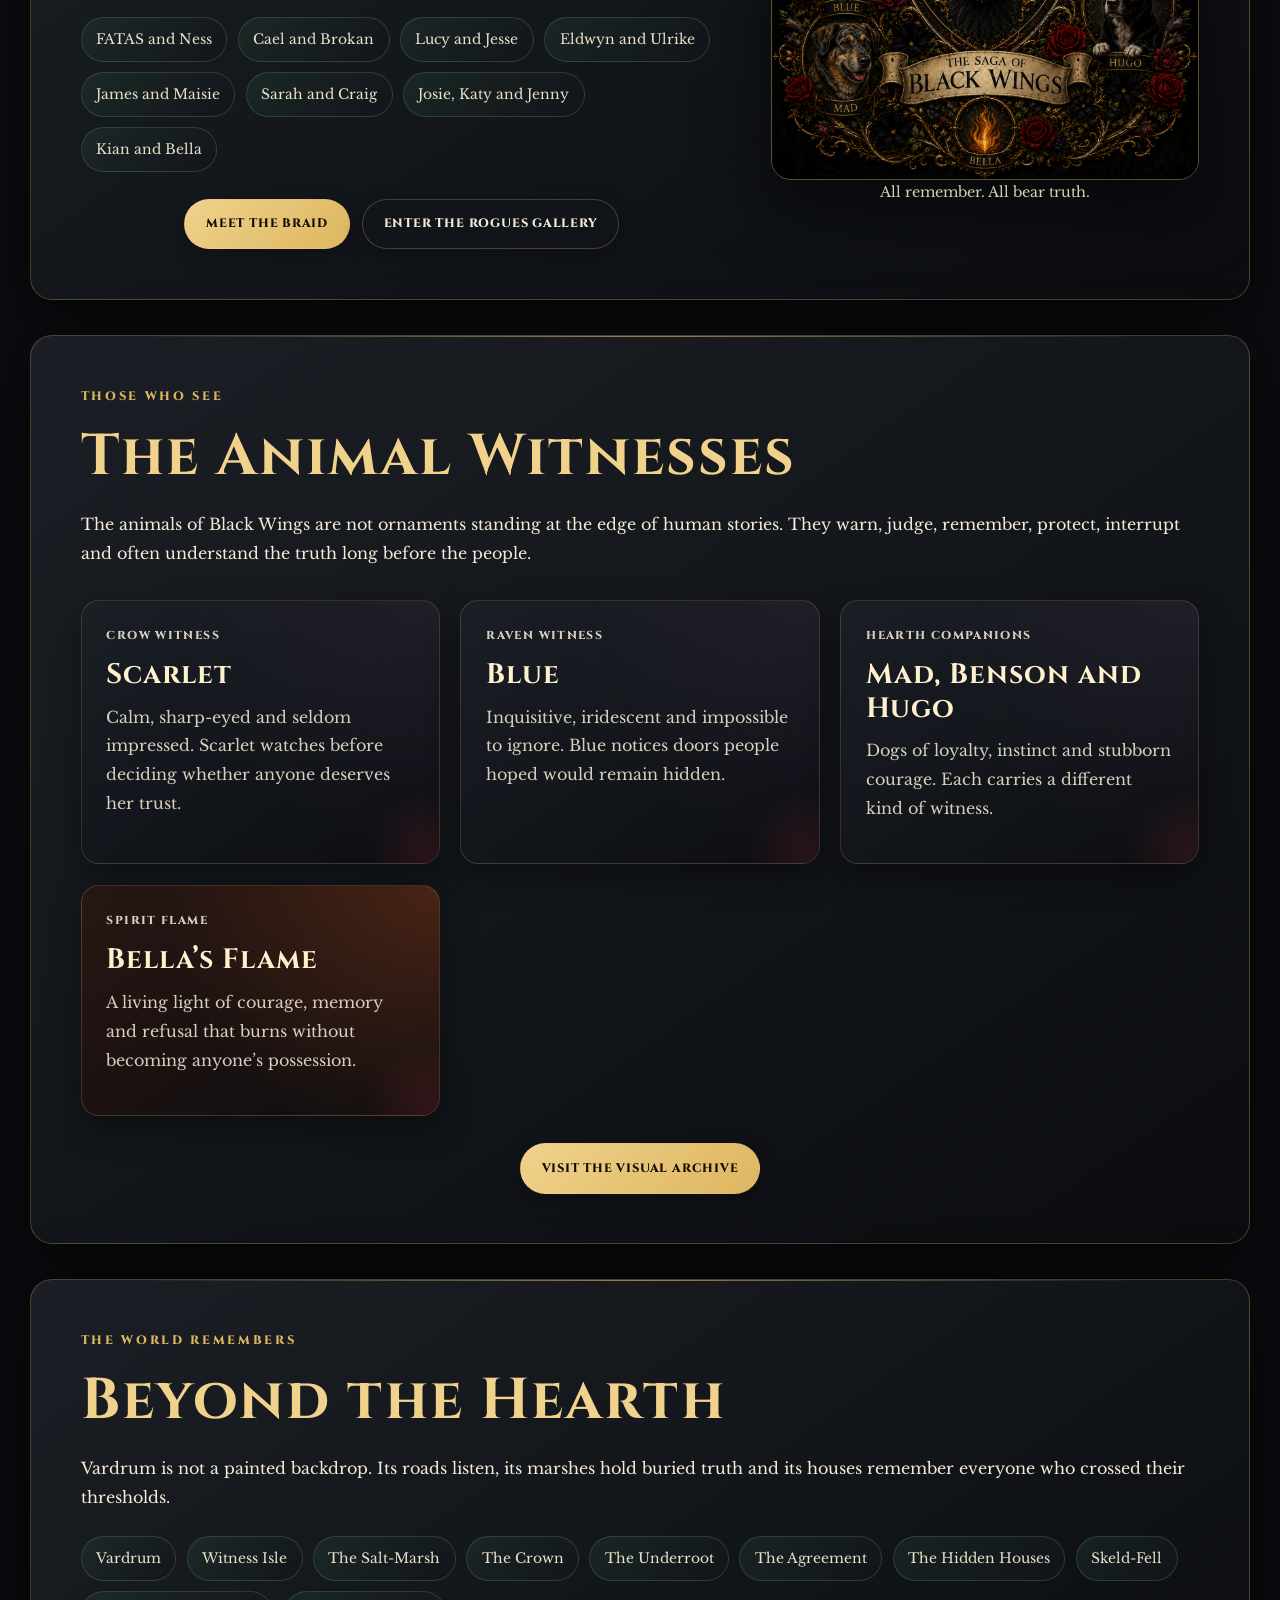
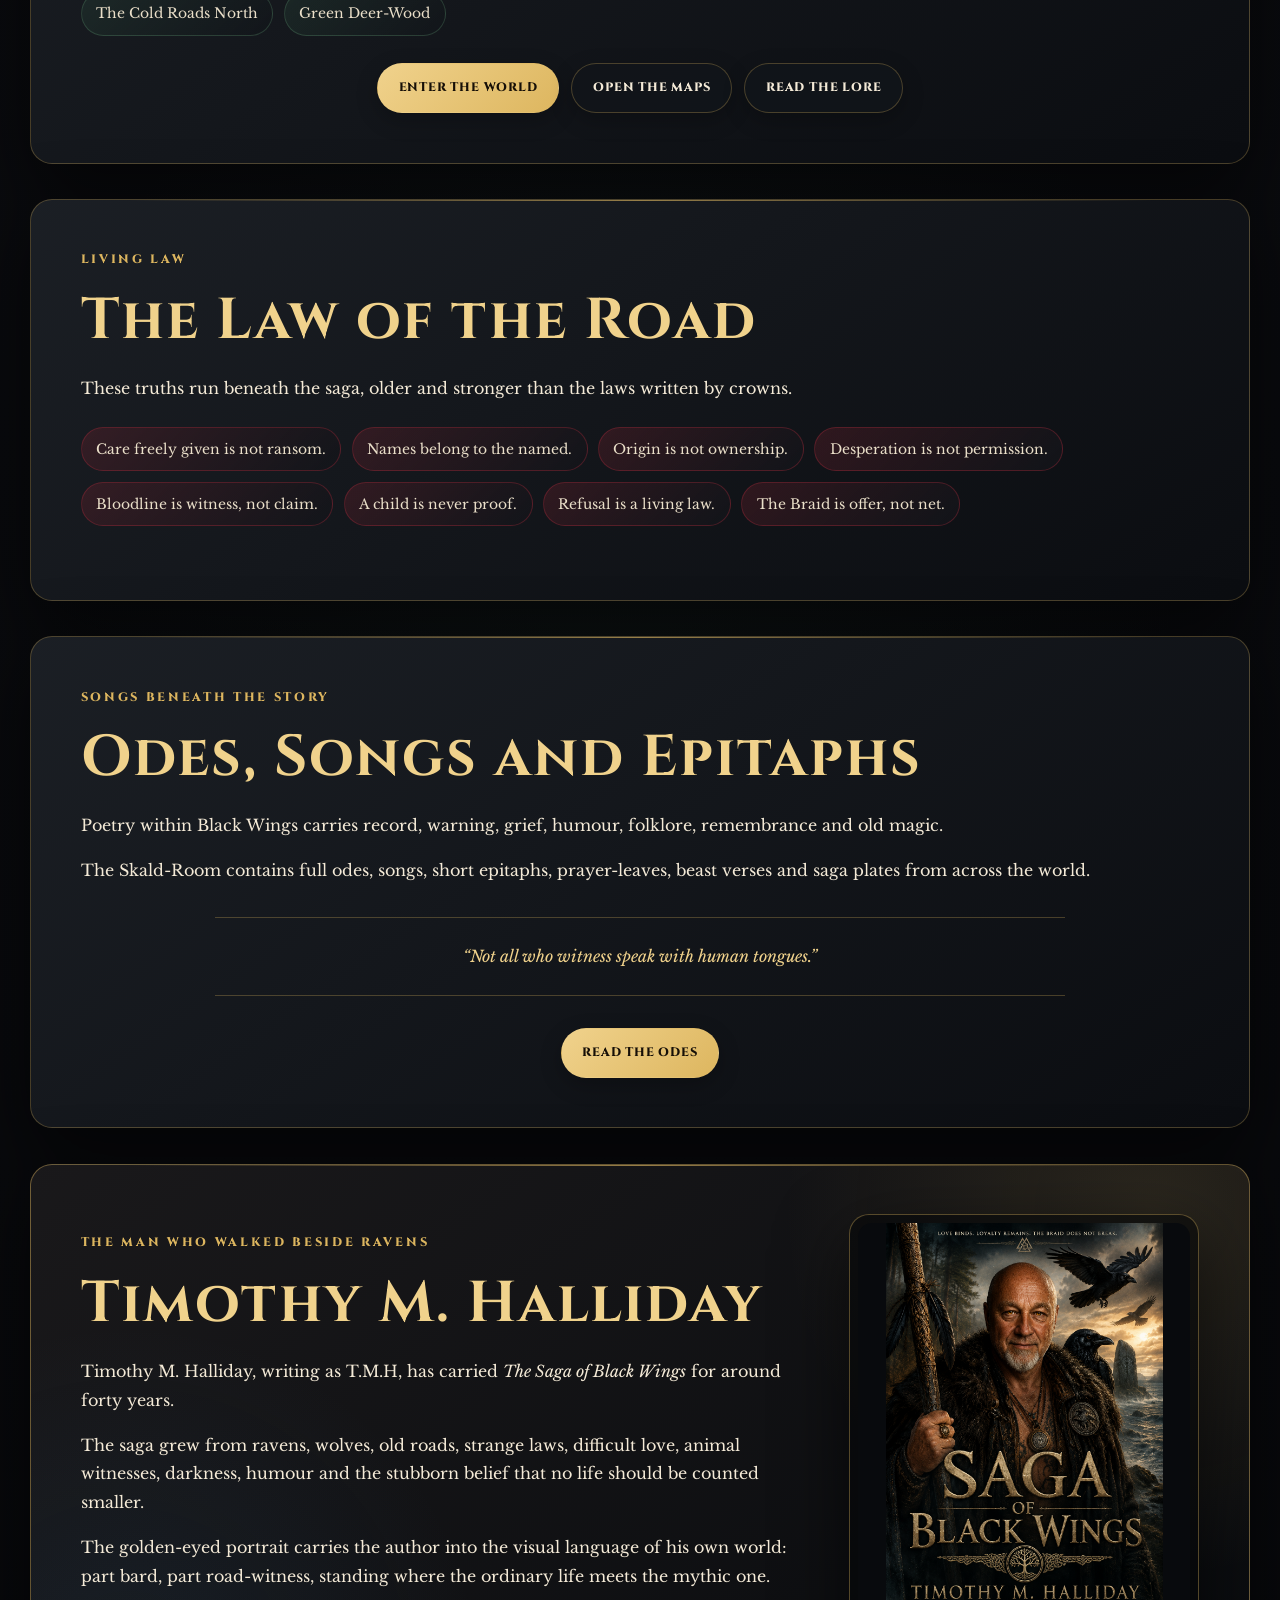
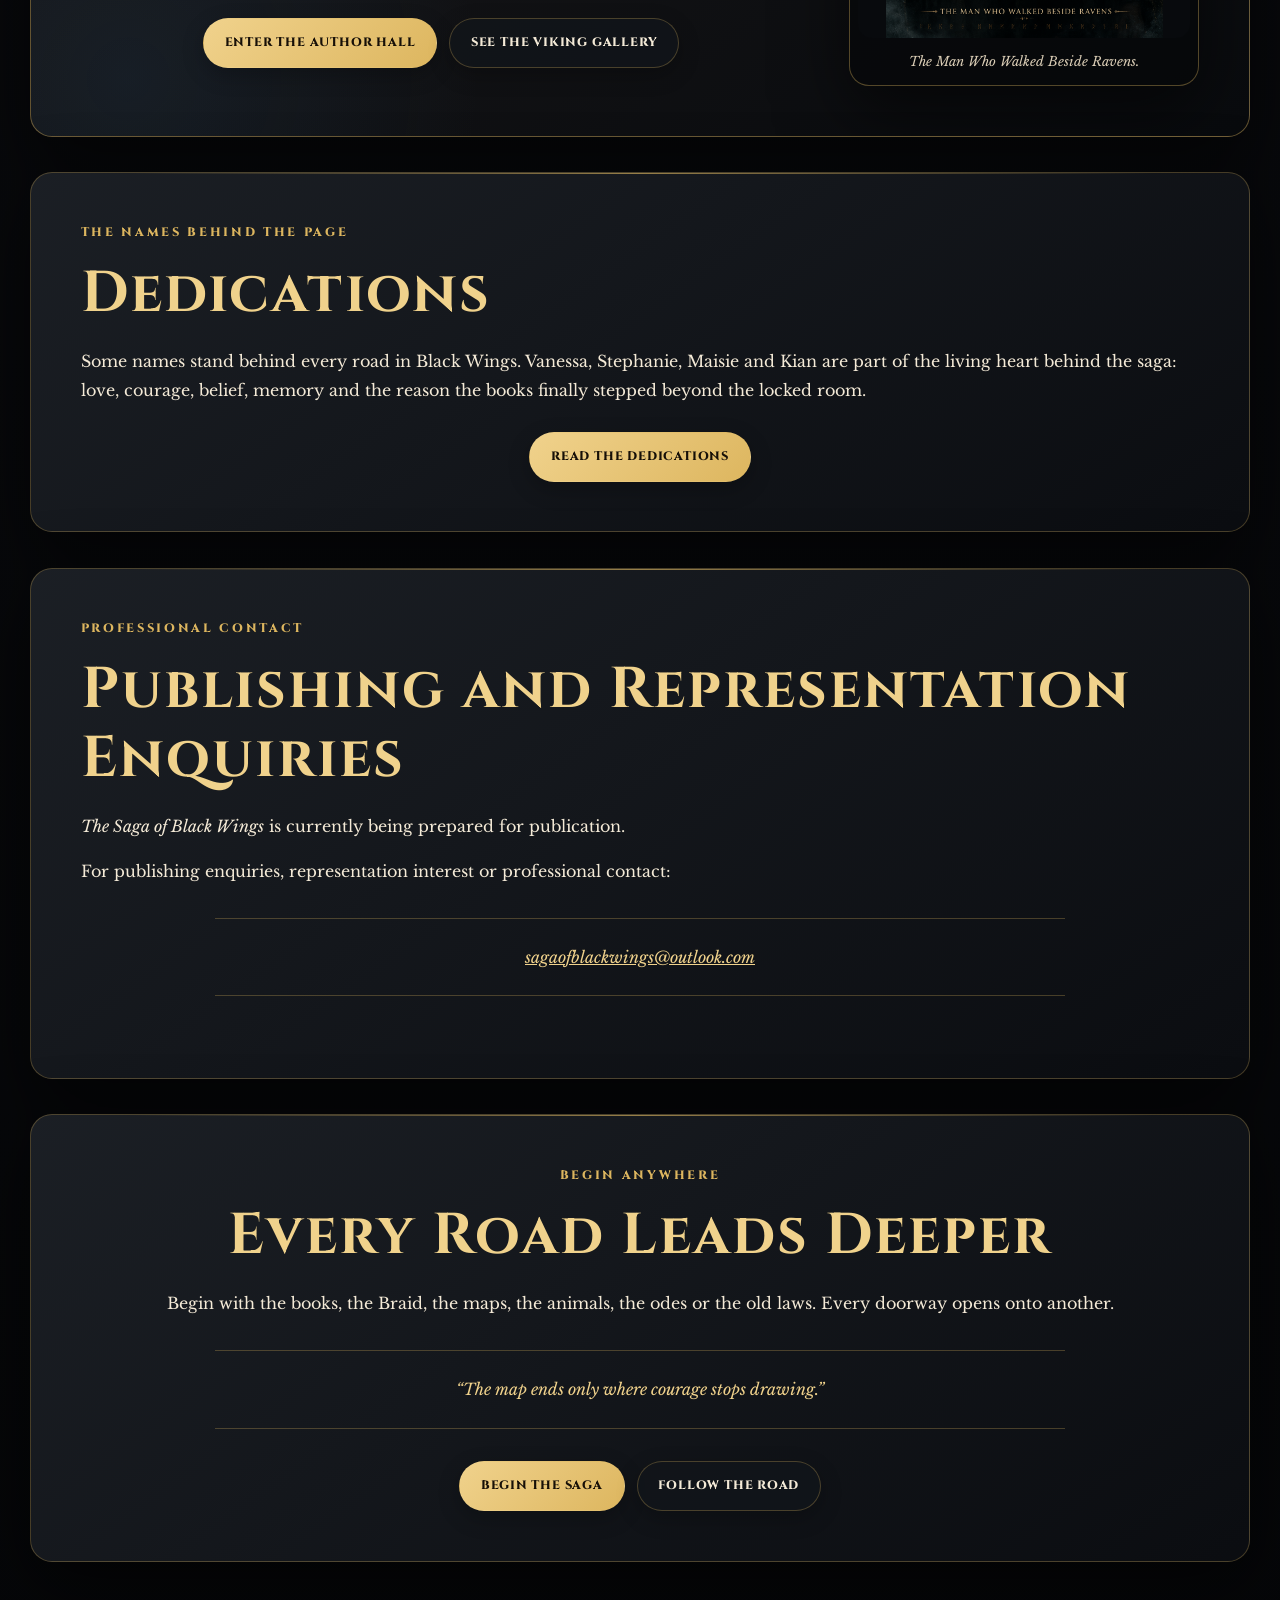
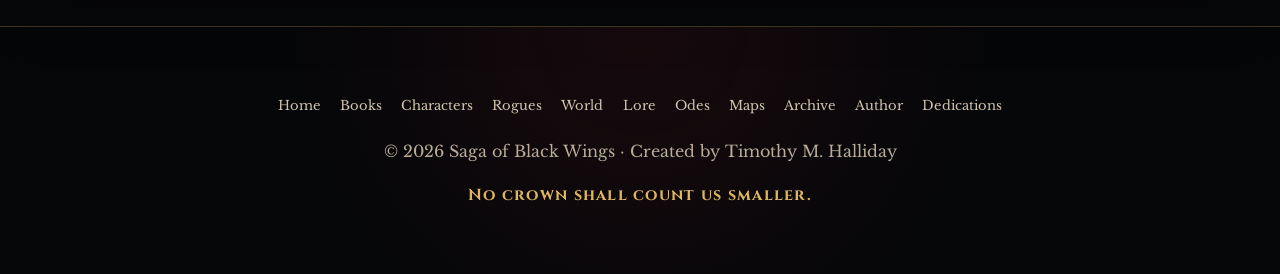
==== commit 4374e752: "Update email contact in index.html" ====
--- a/index.html
+++ b/index.html
@@ -840,8 +840,8 @@
       </p>
 
       <blockquote>
-        <a href="mailto:Timothymhalliday@outlook.com">
-          Timothymhalliday@outlook.com
+        <a href="mailto:sagaofblackwings@outlook.com">
+          sagaofblackwings@outlook.com
         </a>
       </blockquote>
     </section>
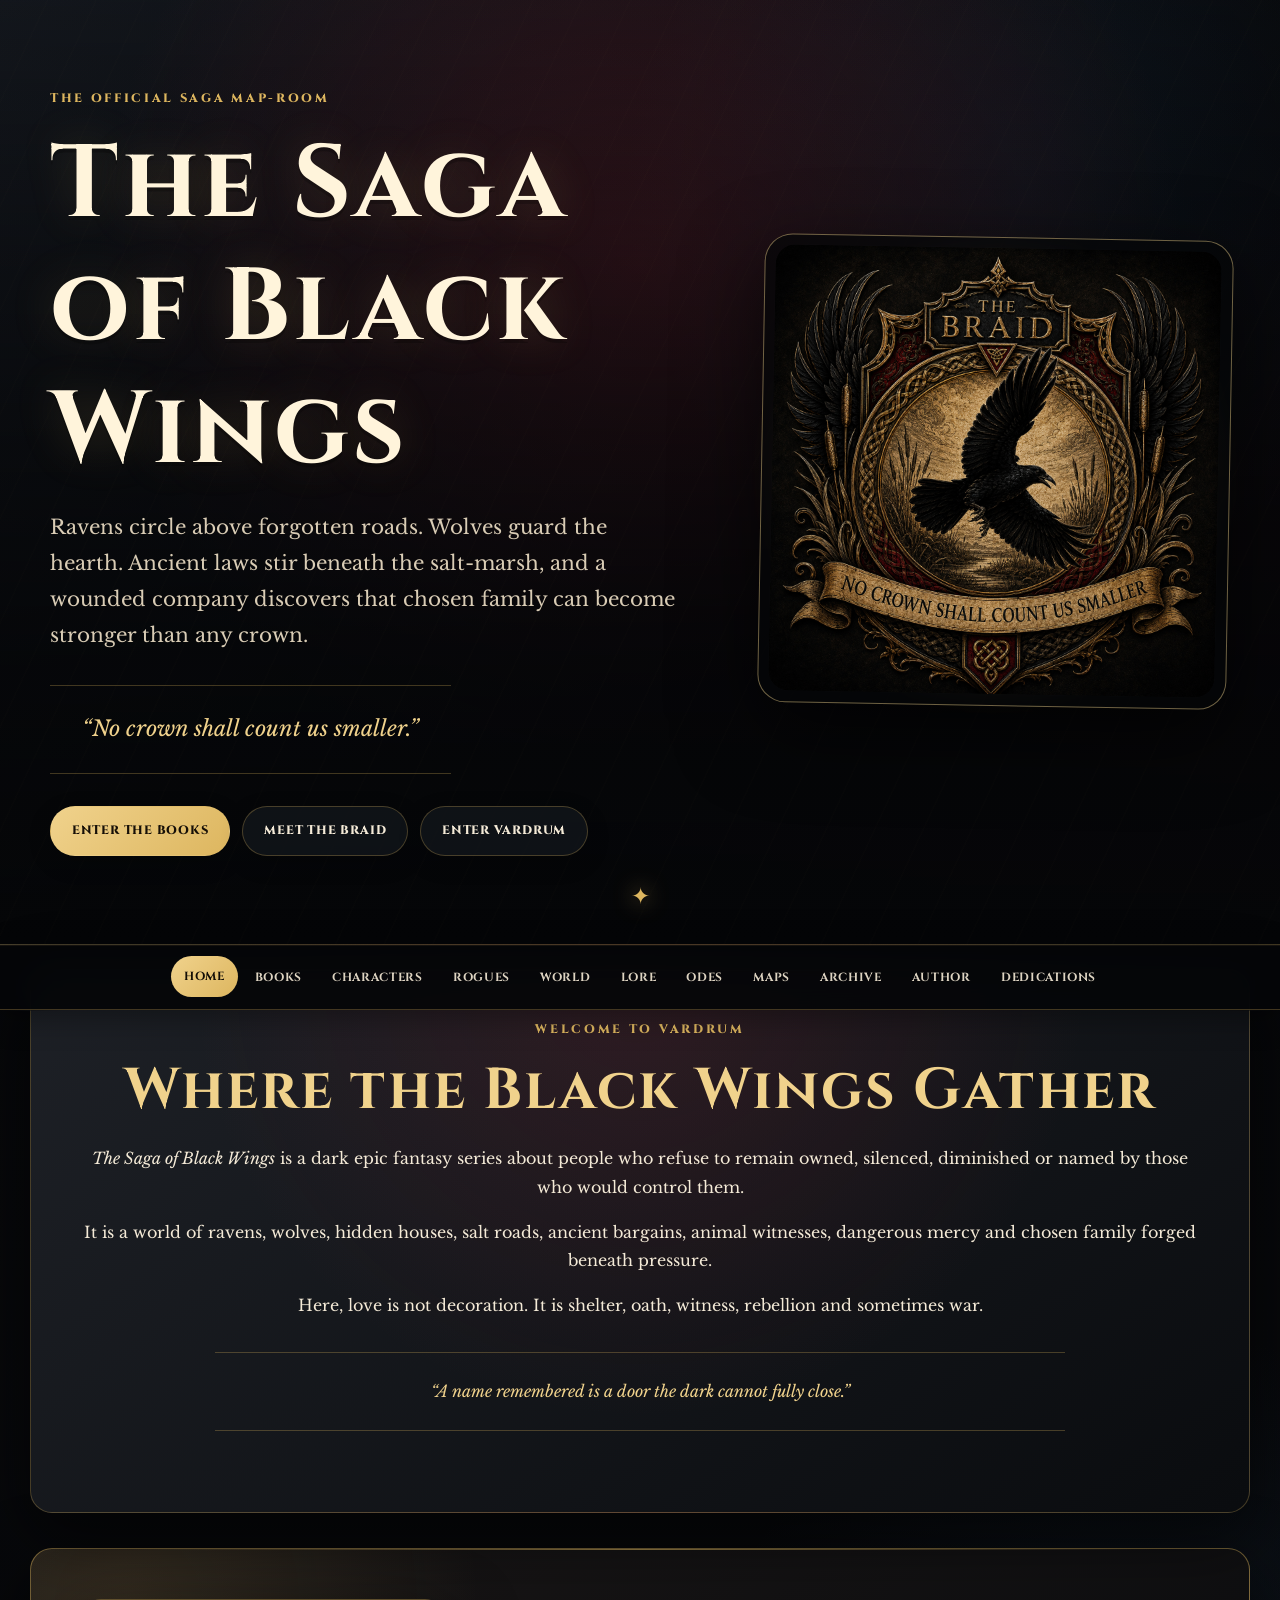
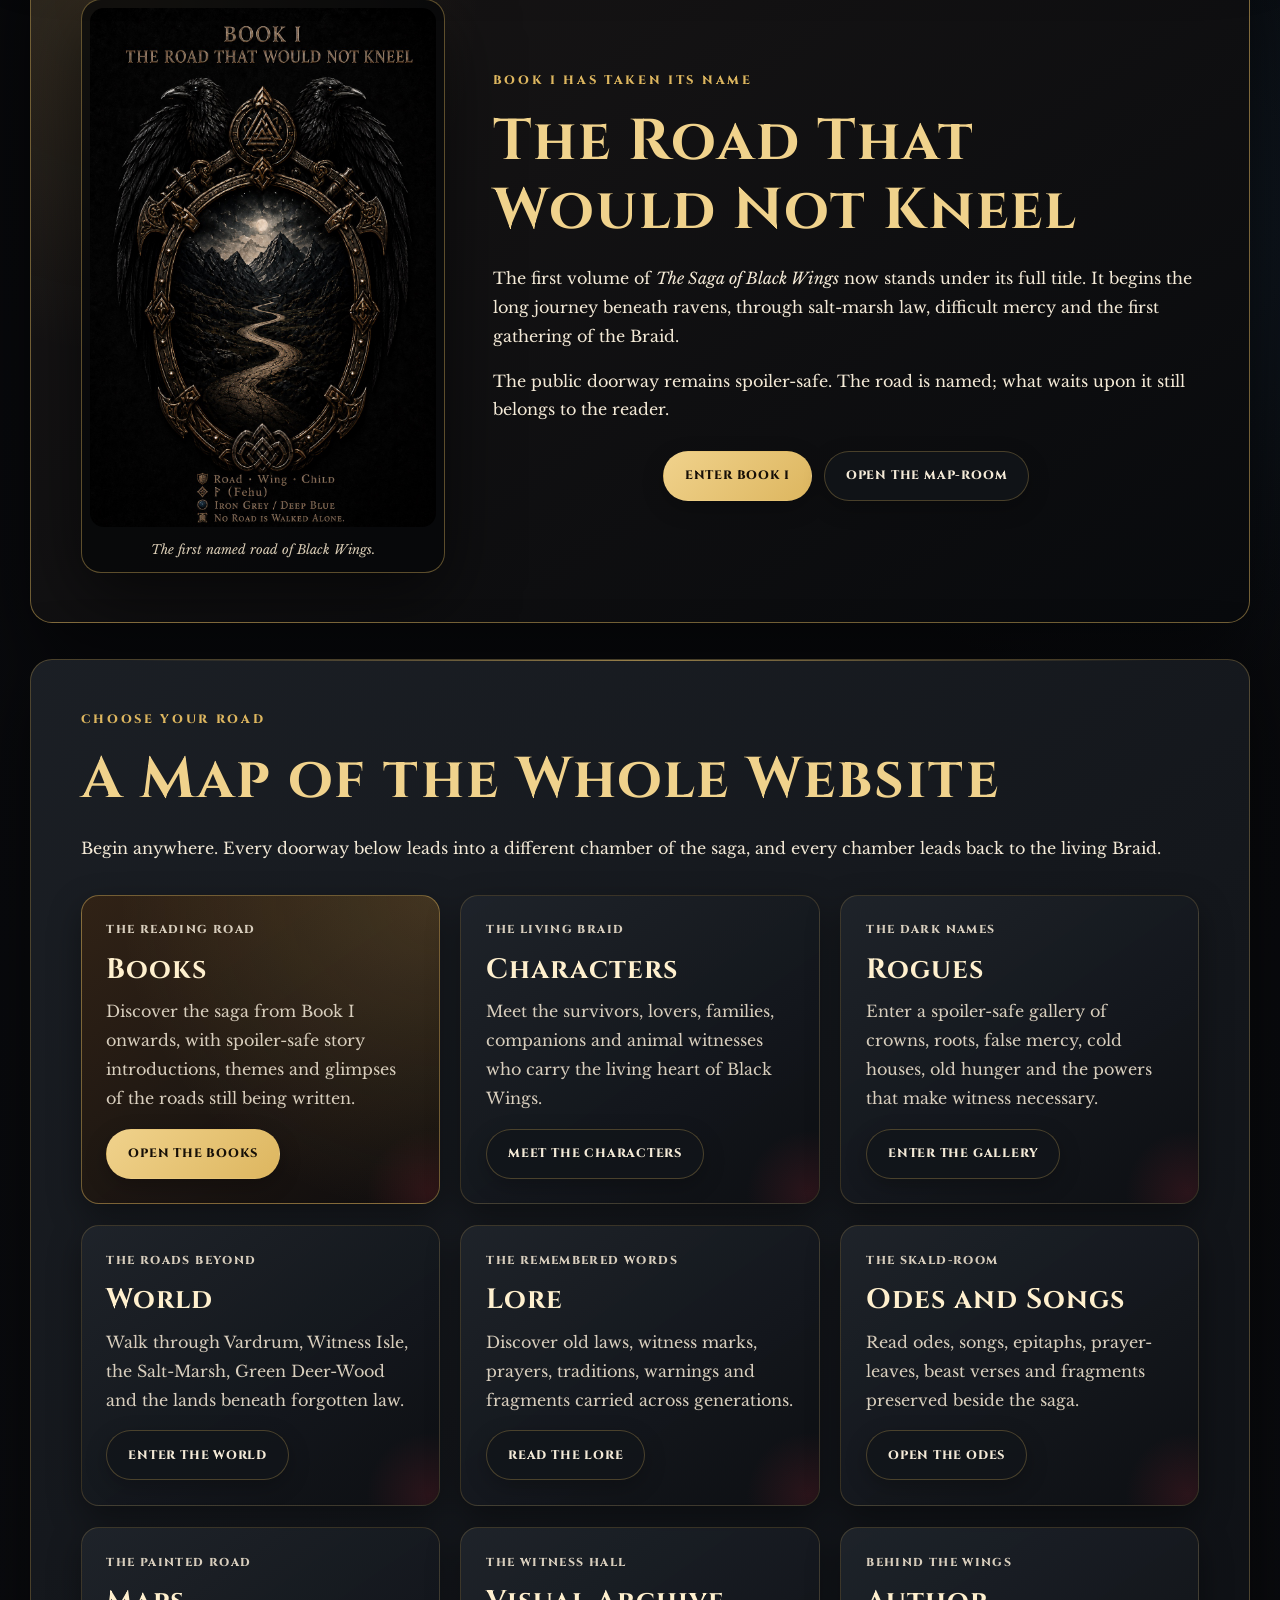
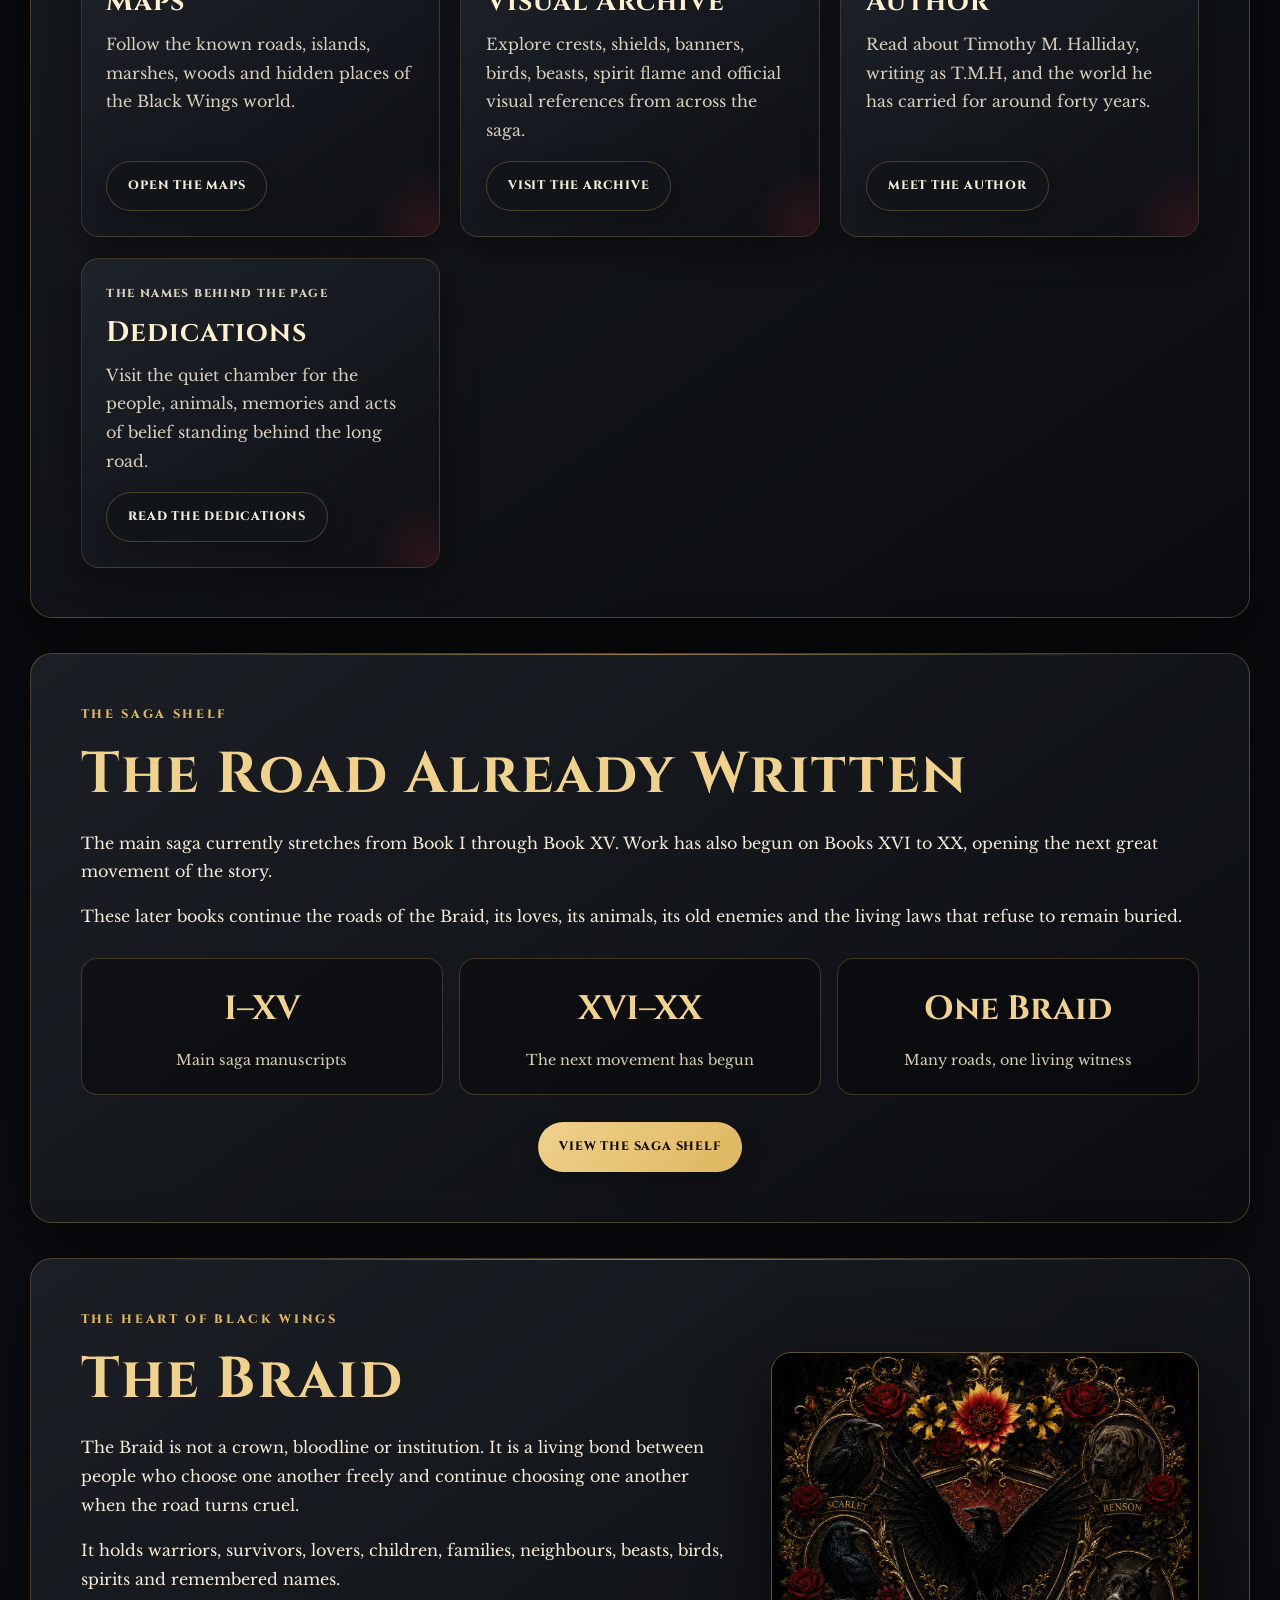
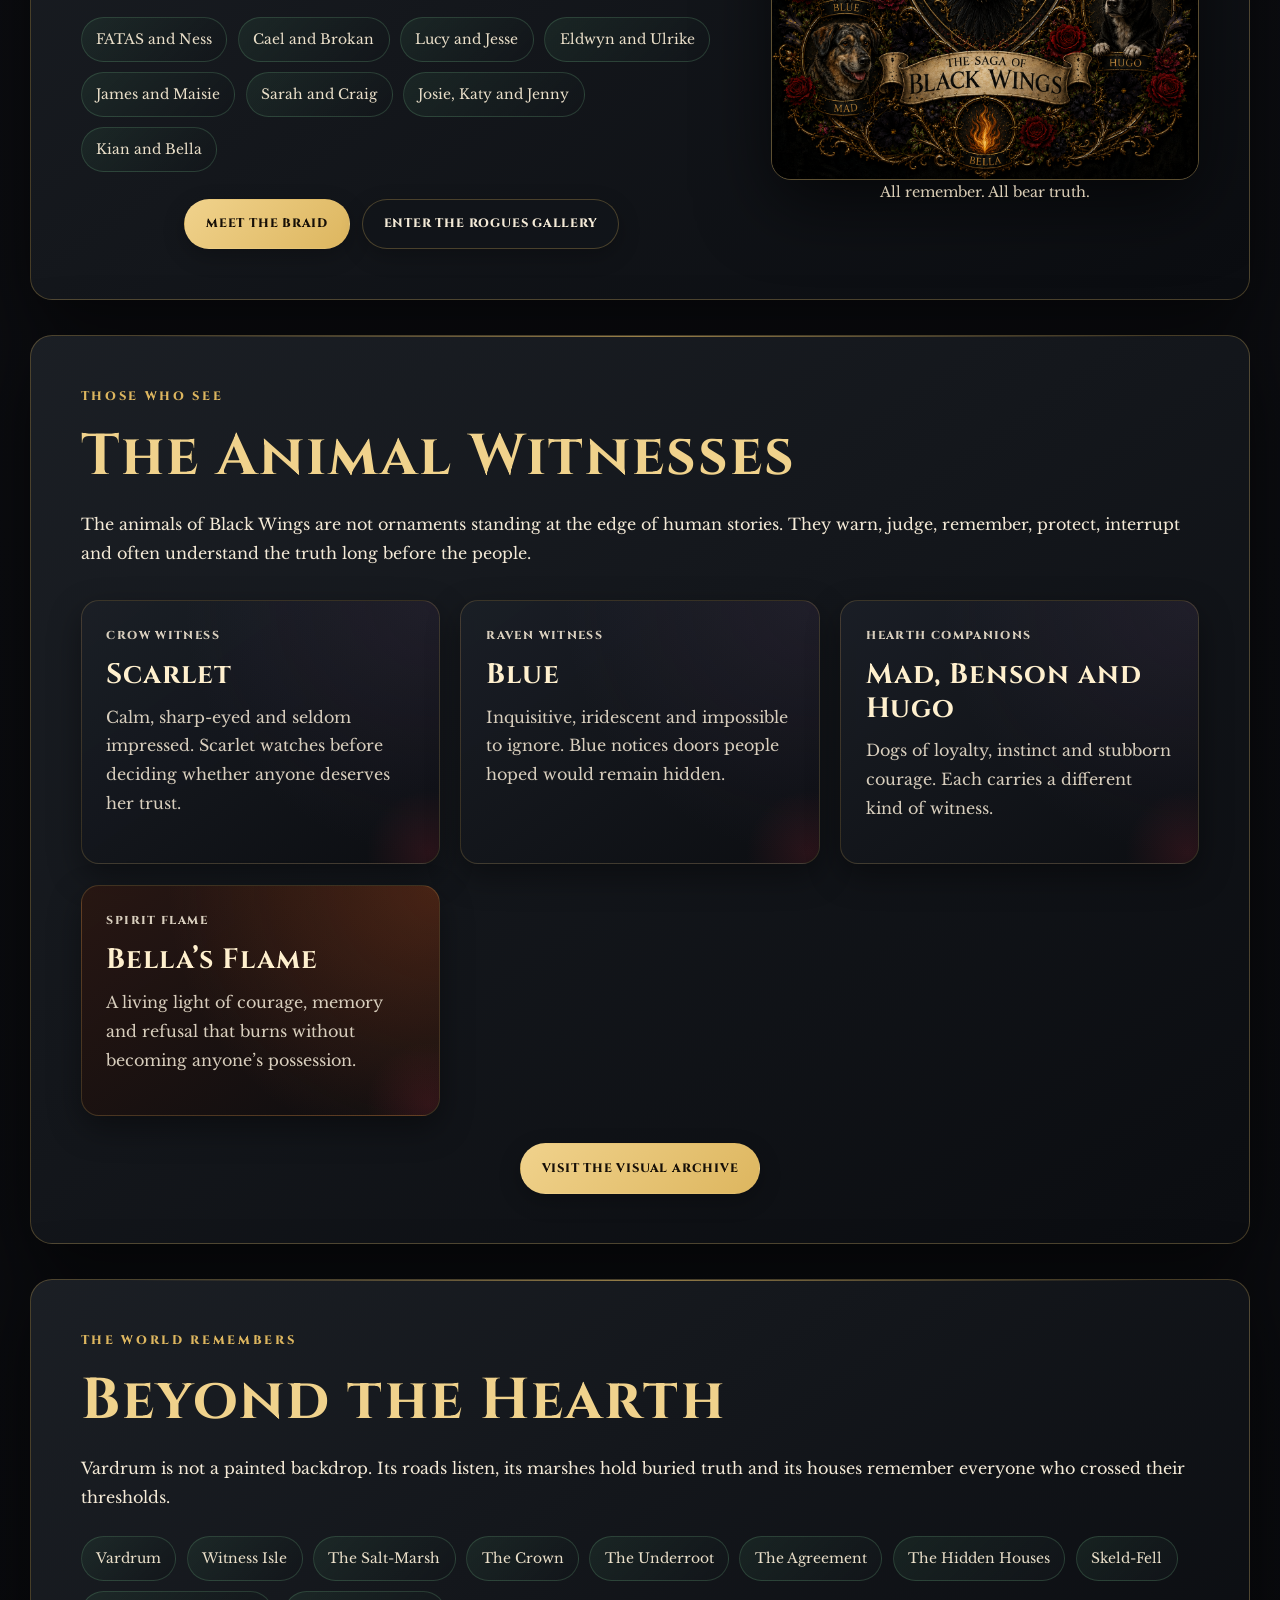
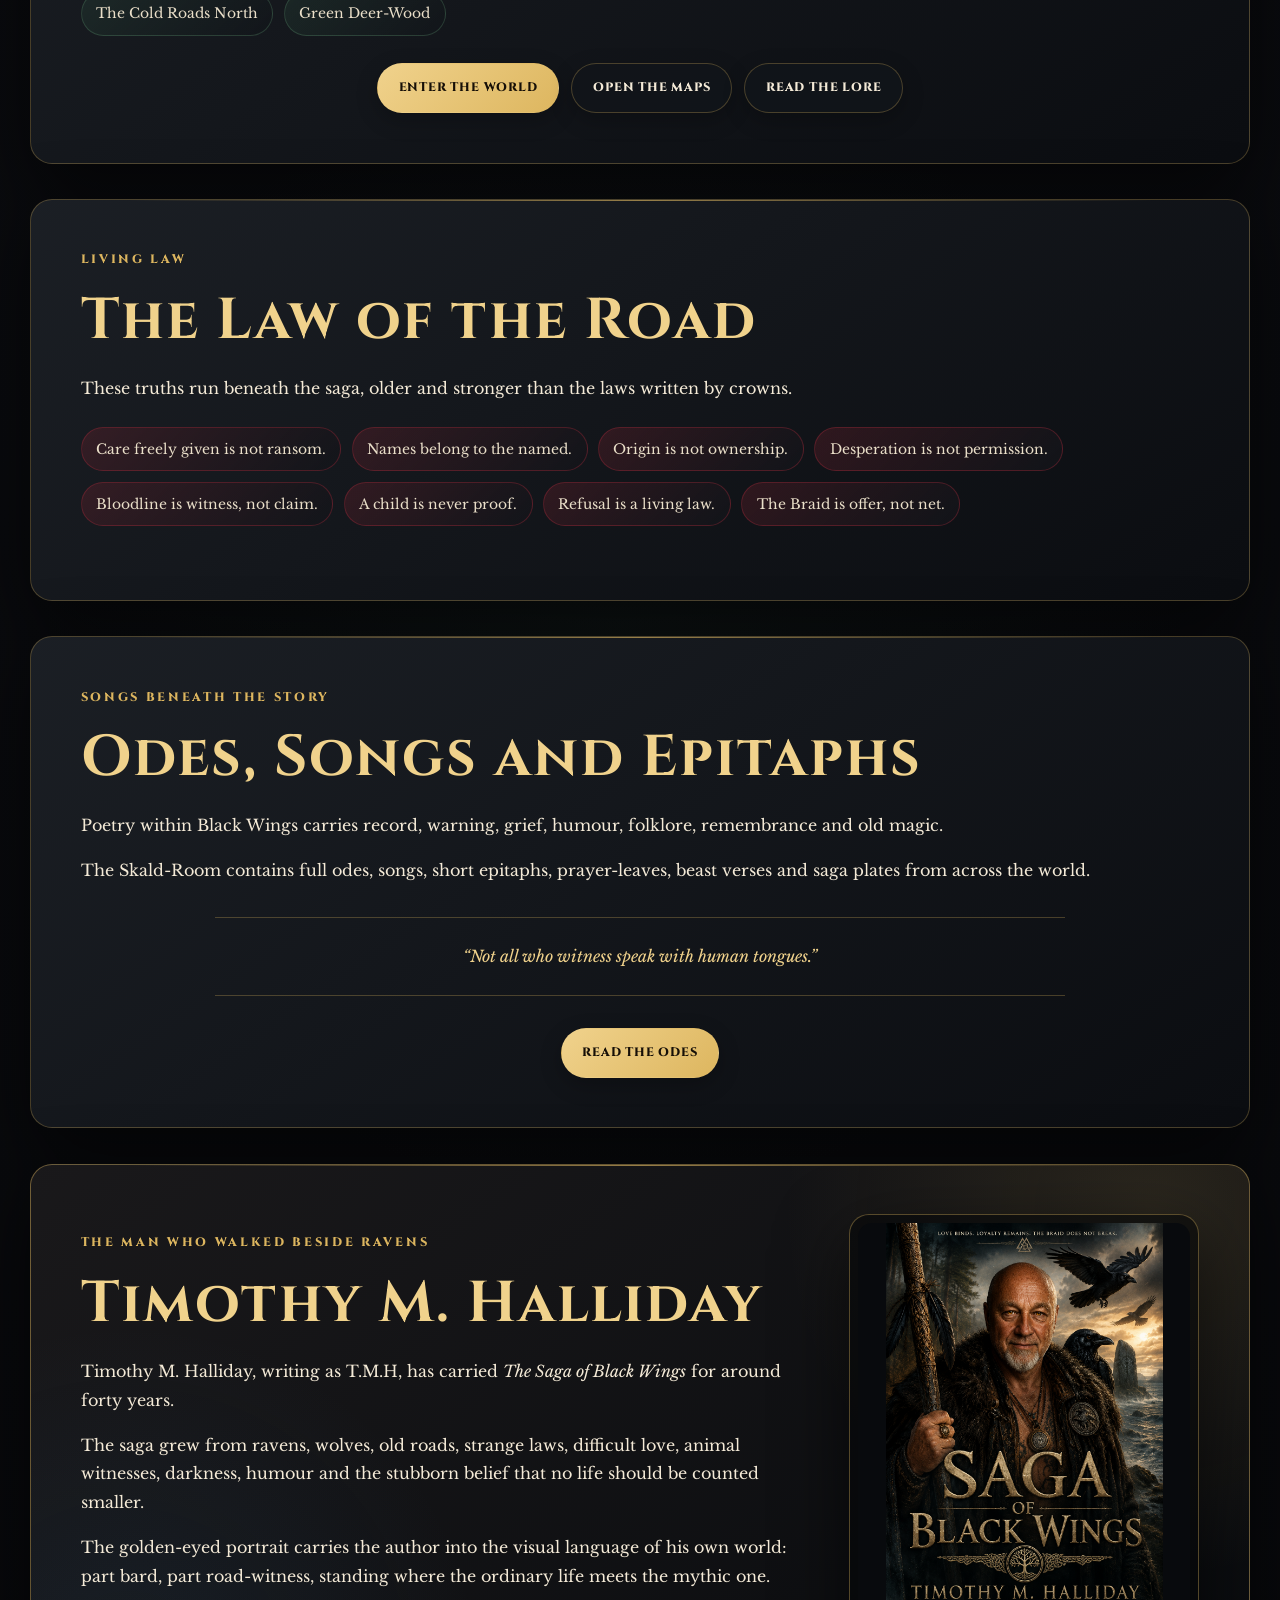
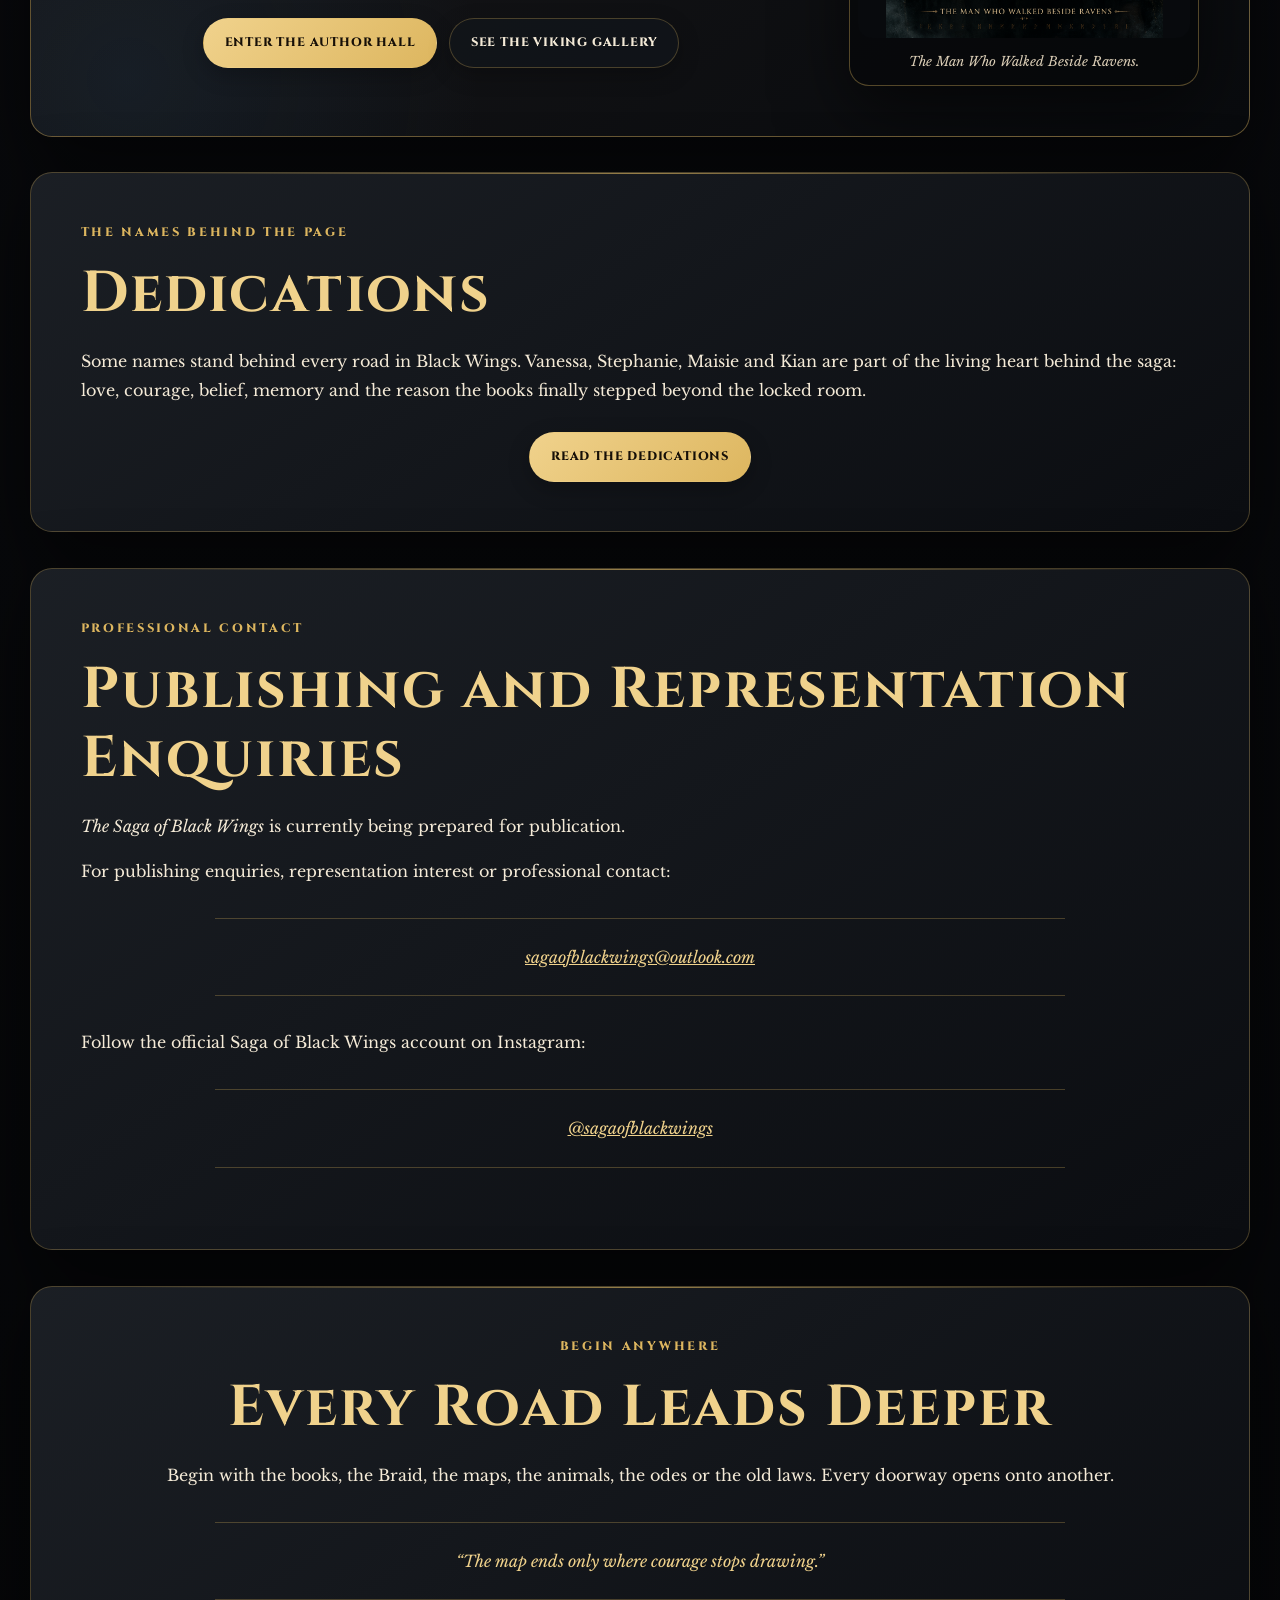
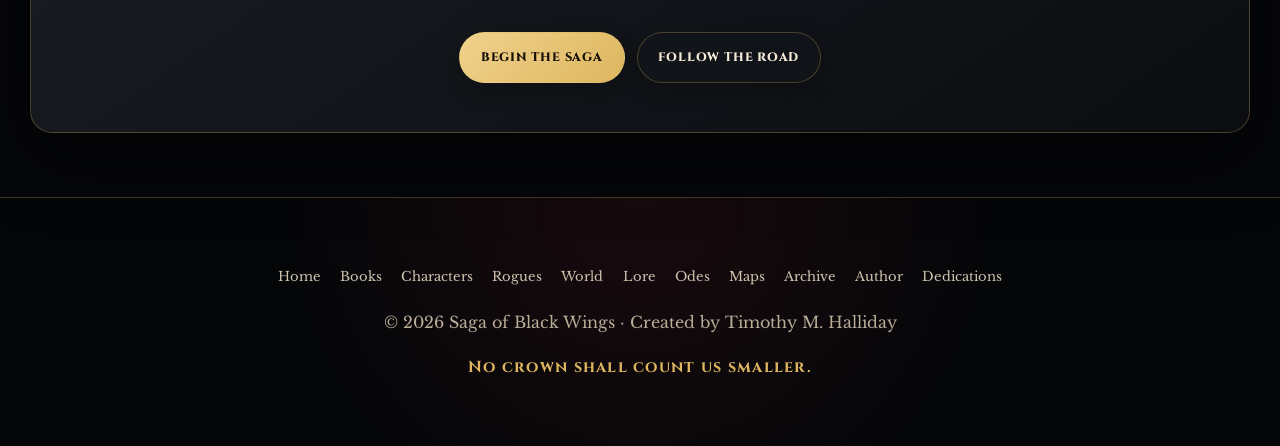
==== commit 19fa9798: "Add Instagram link to contact section Added Instagram contact information for Saga of Black Wings." ====
--- a/index.html
+++ b/index.html
@@ -844,6 +844,16 @@
           sagaofblackwings@outlook.com
         </a>
       </blockquote>
+
+      <p>
+        Follow the official Saga of Black Wings account on Instagram:
+      </p>
+
+      <blockquote>
+        <a href="https://www.instagram.com/sagaofblackwings/" target="_blank" rel="noopener noreferrer">
+          @sagaofblackwings
+        </a>
+      </blockquote>
     </section>
 
     <section class="panel final-road-panel">
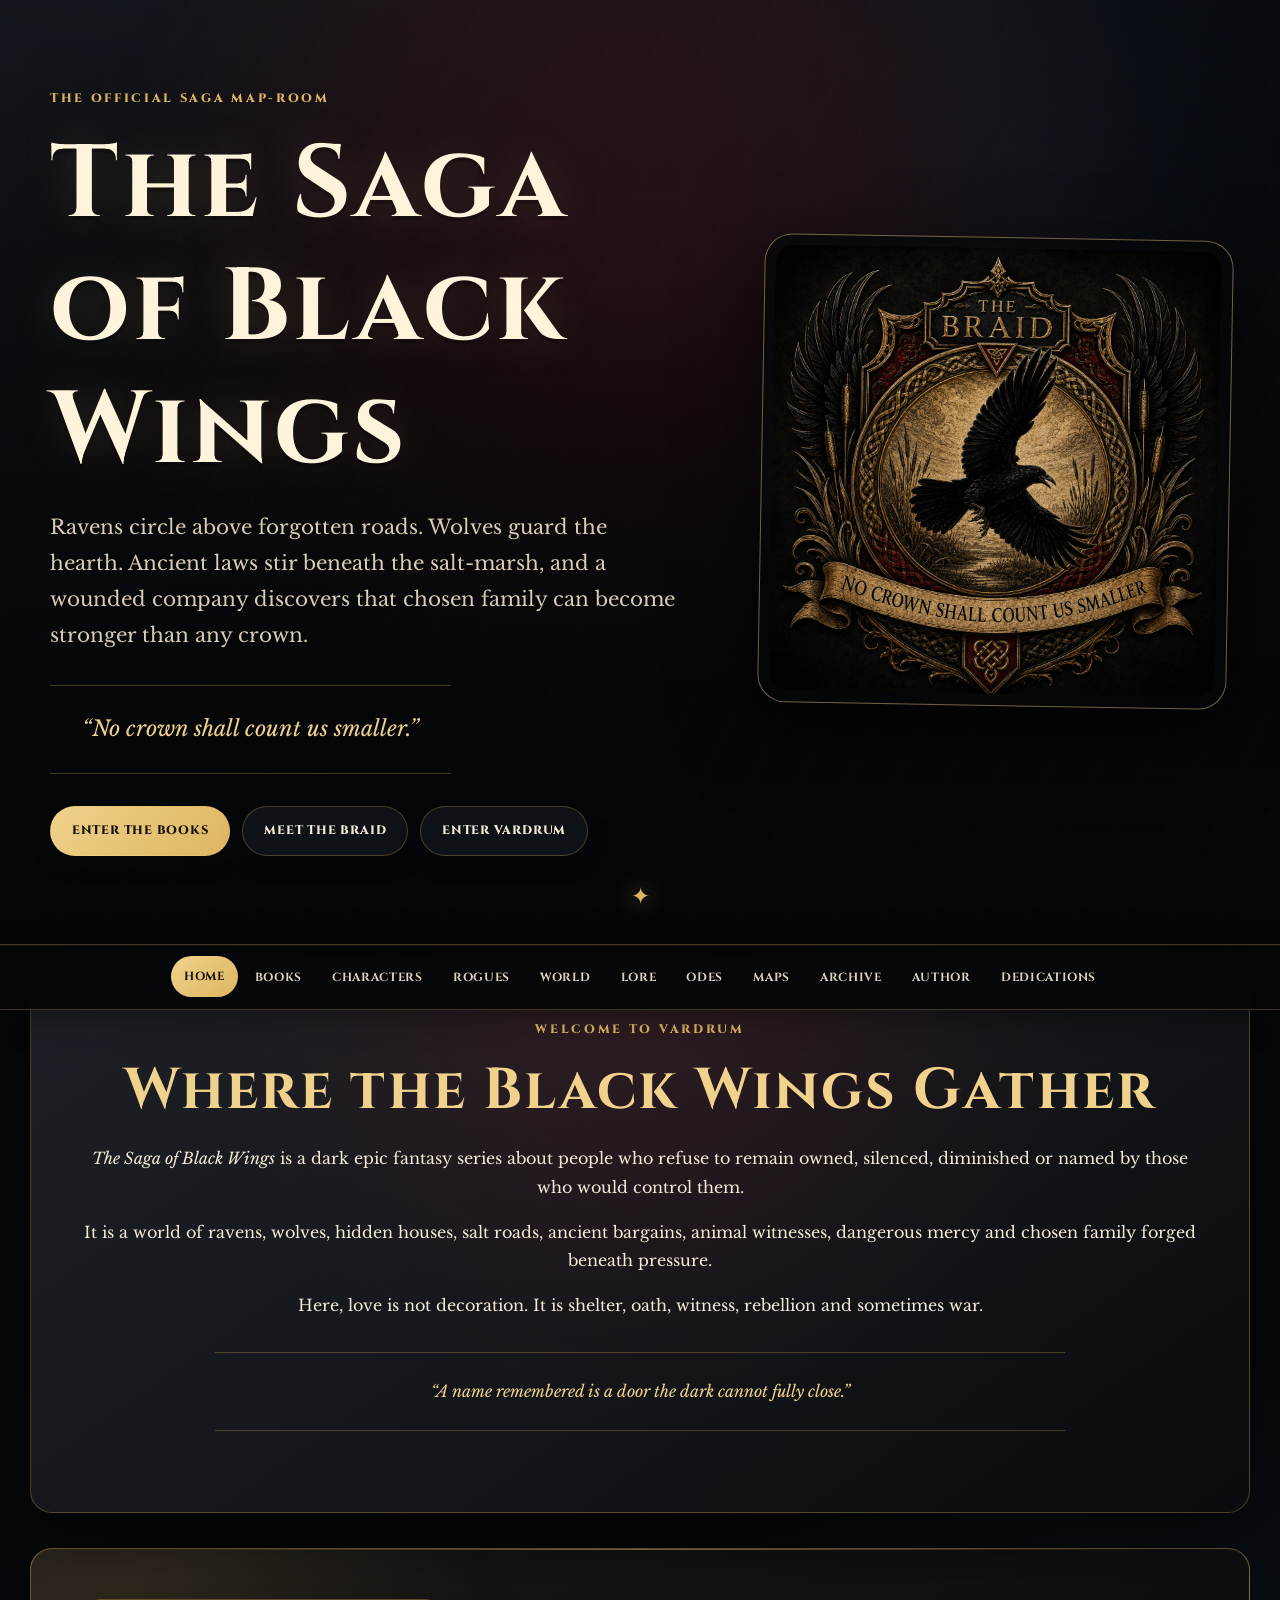
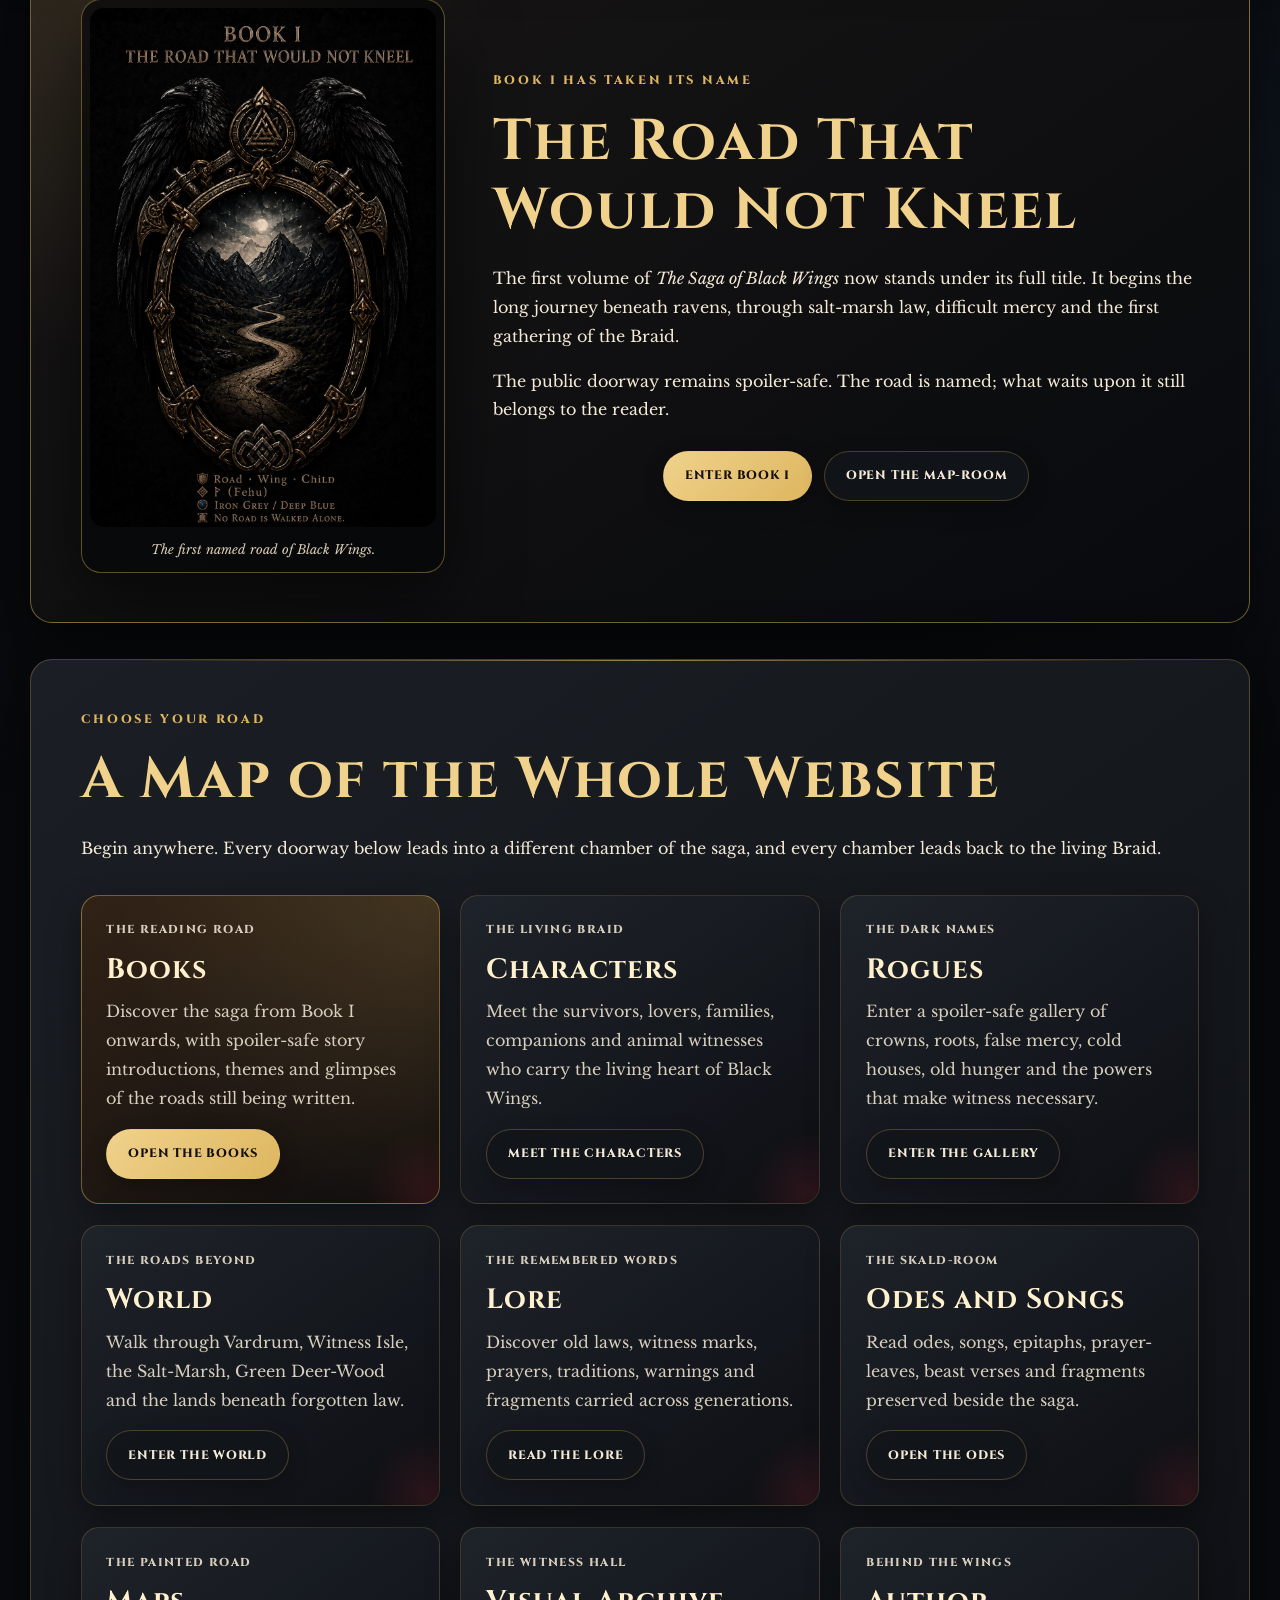
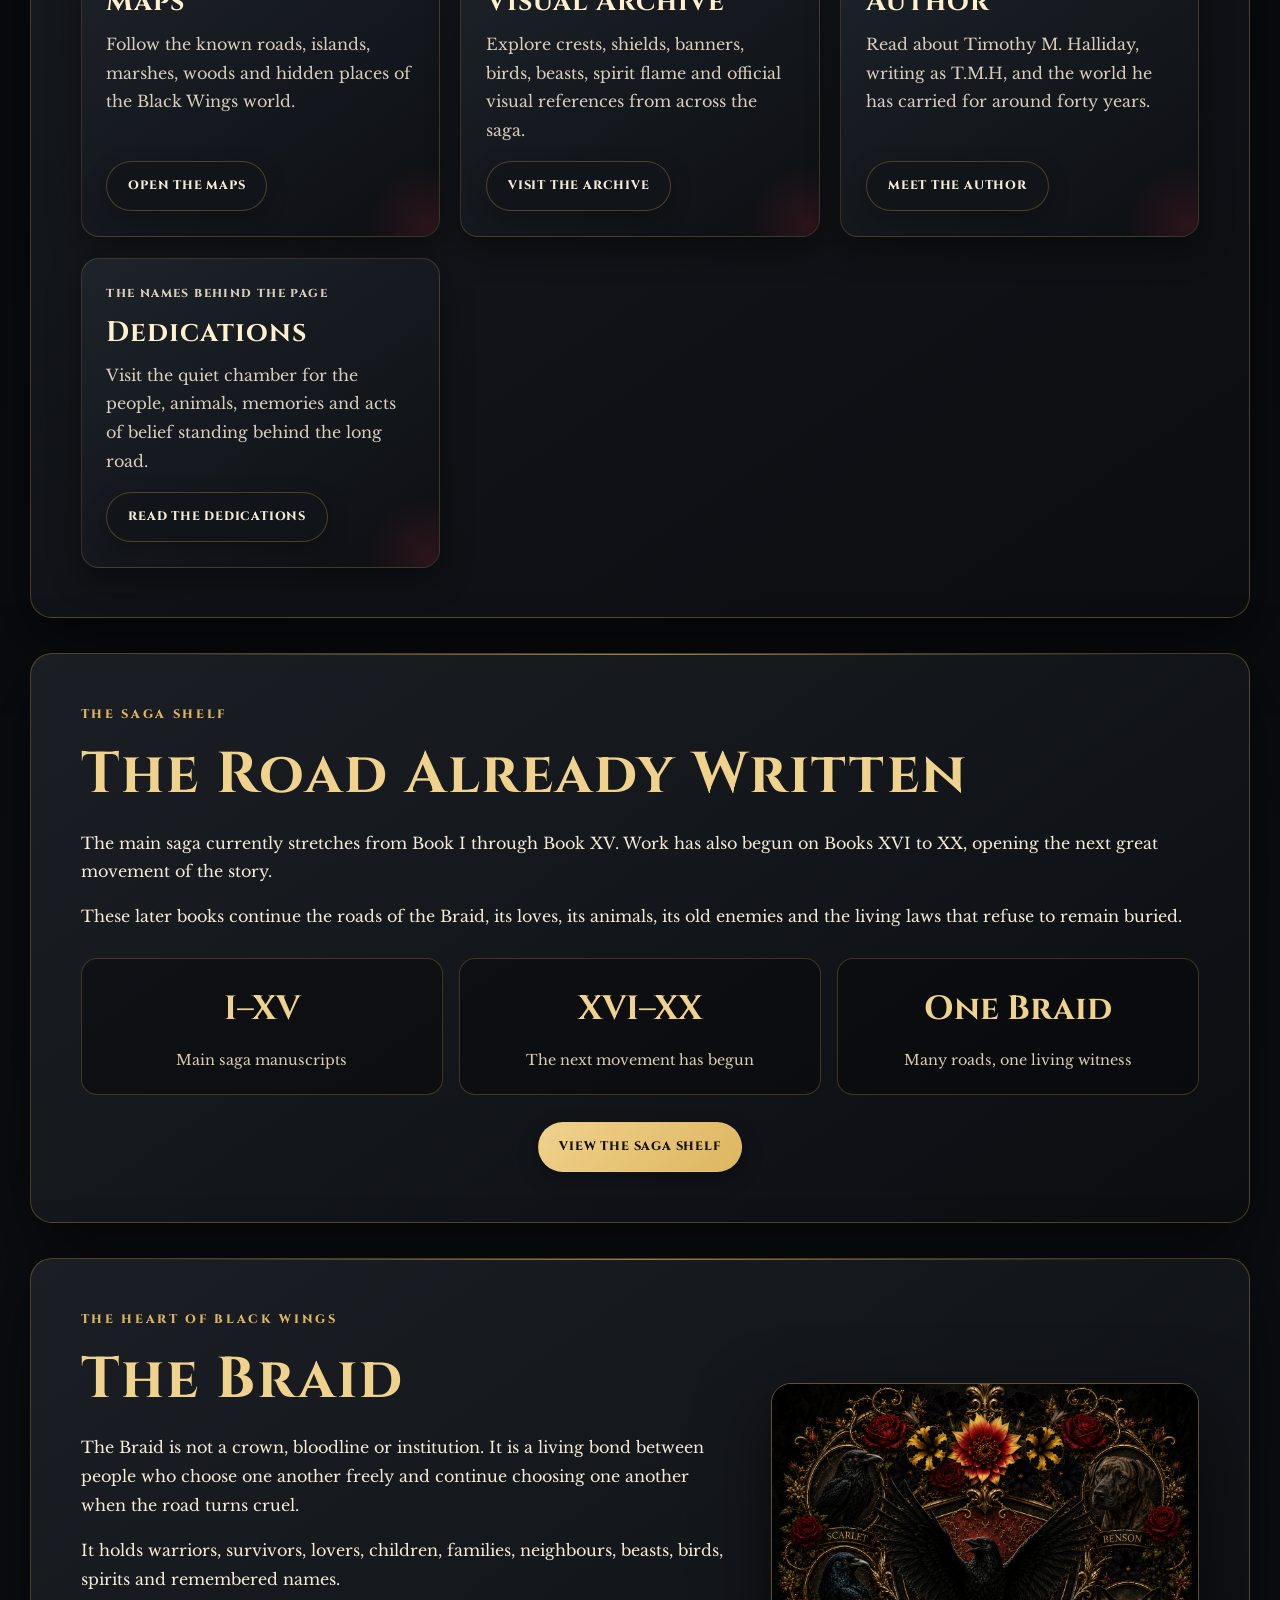
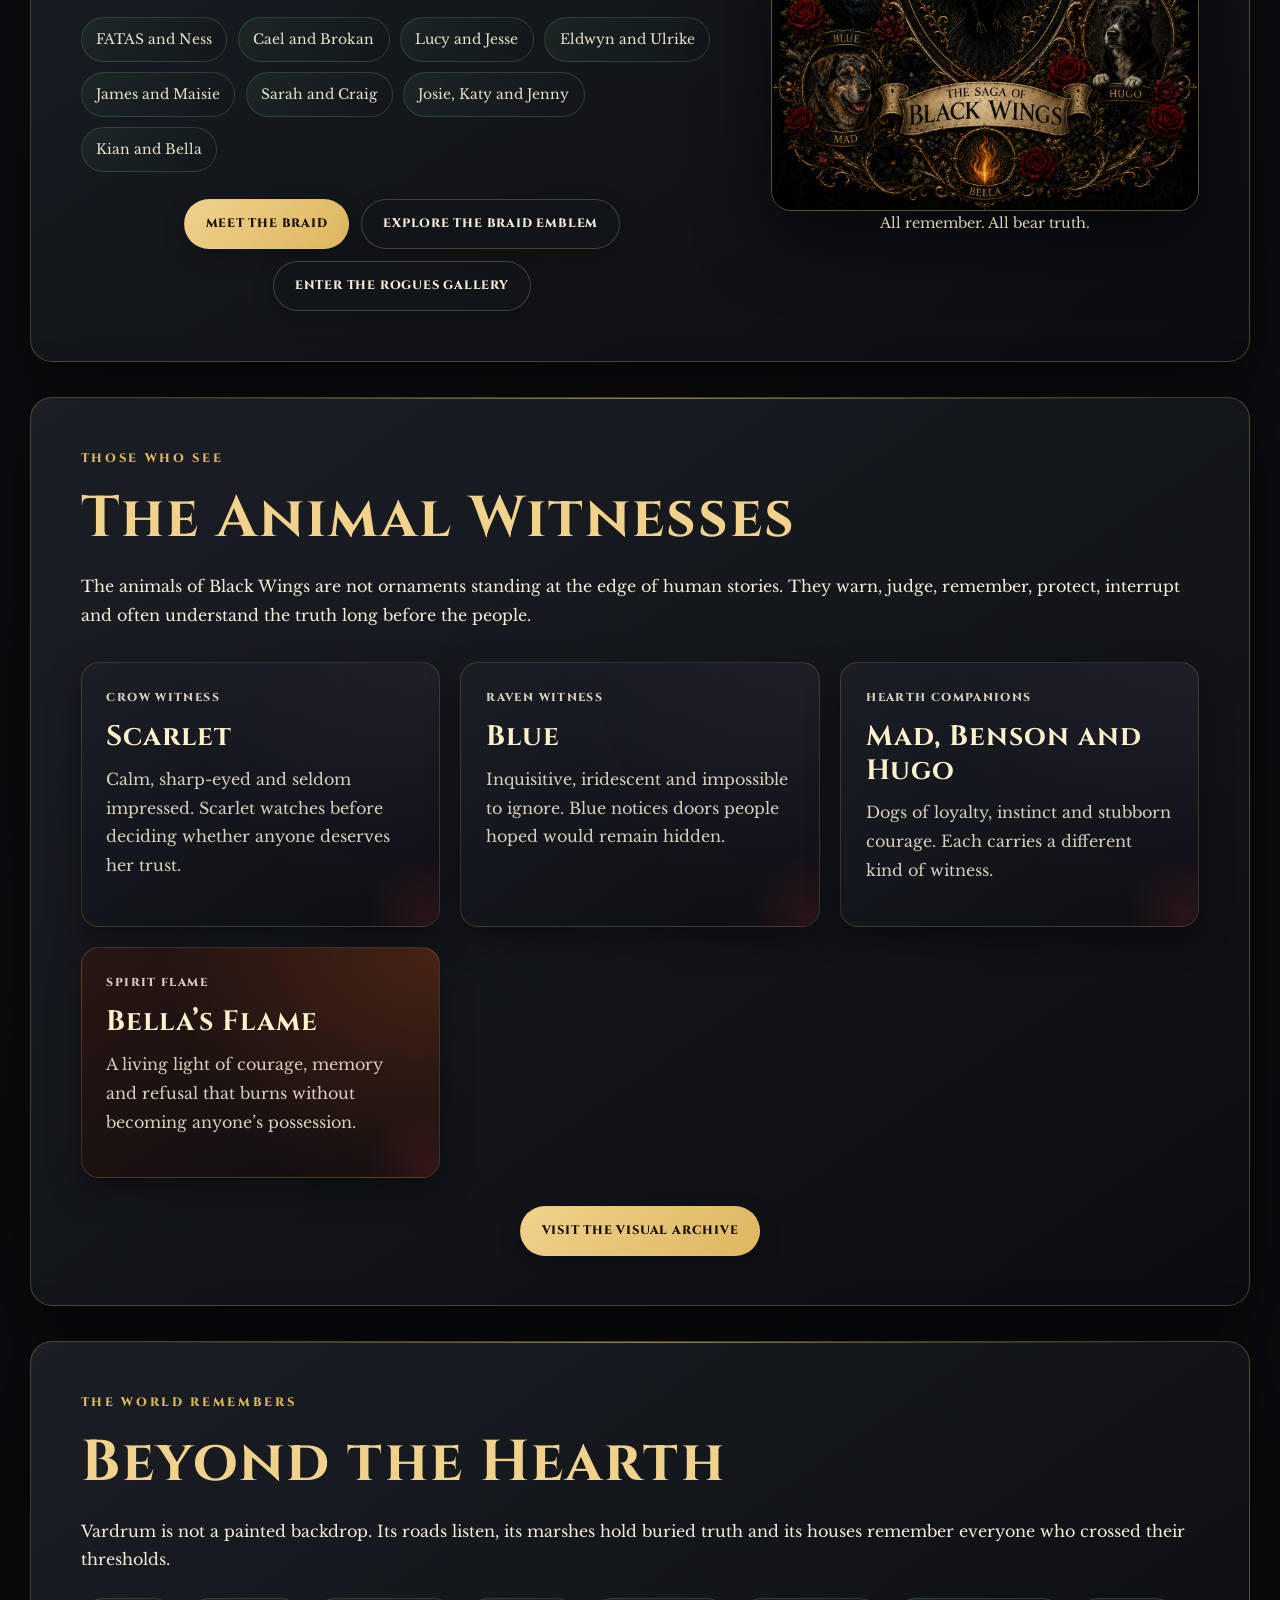
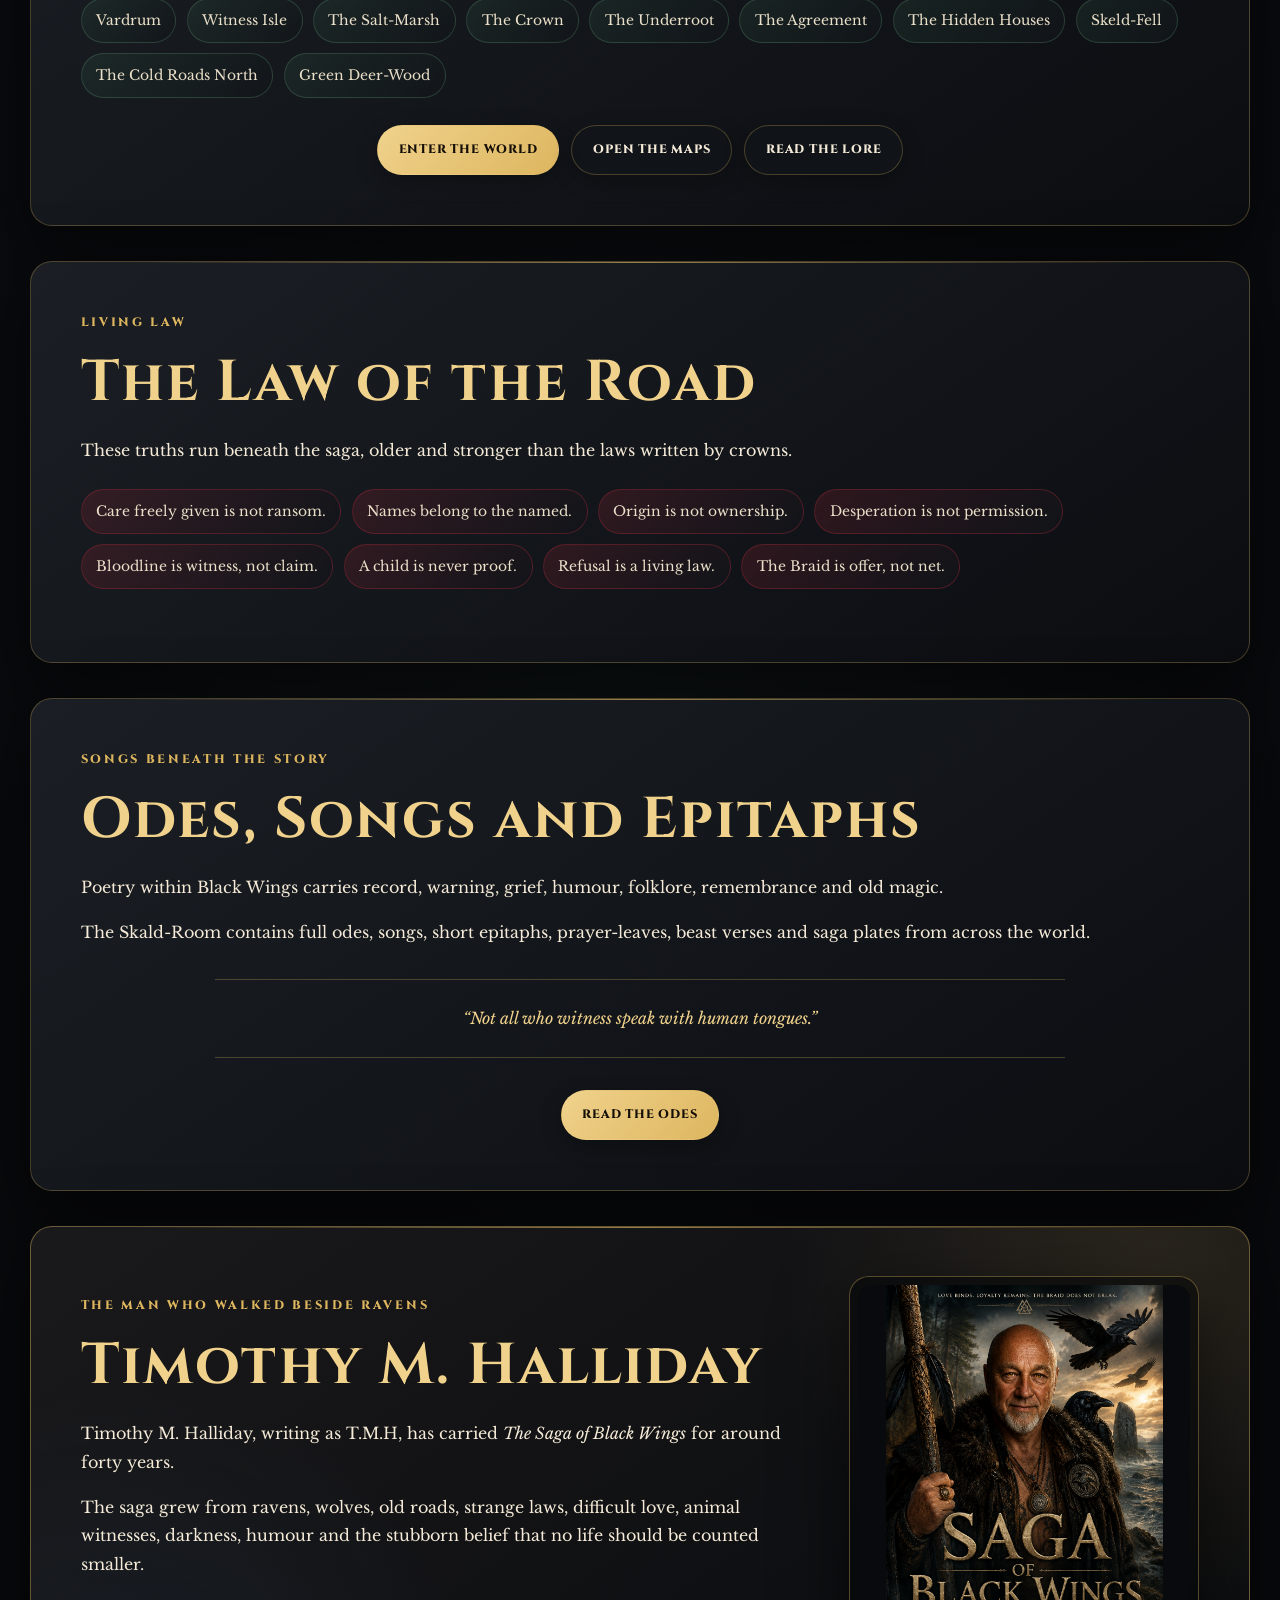
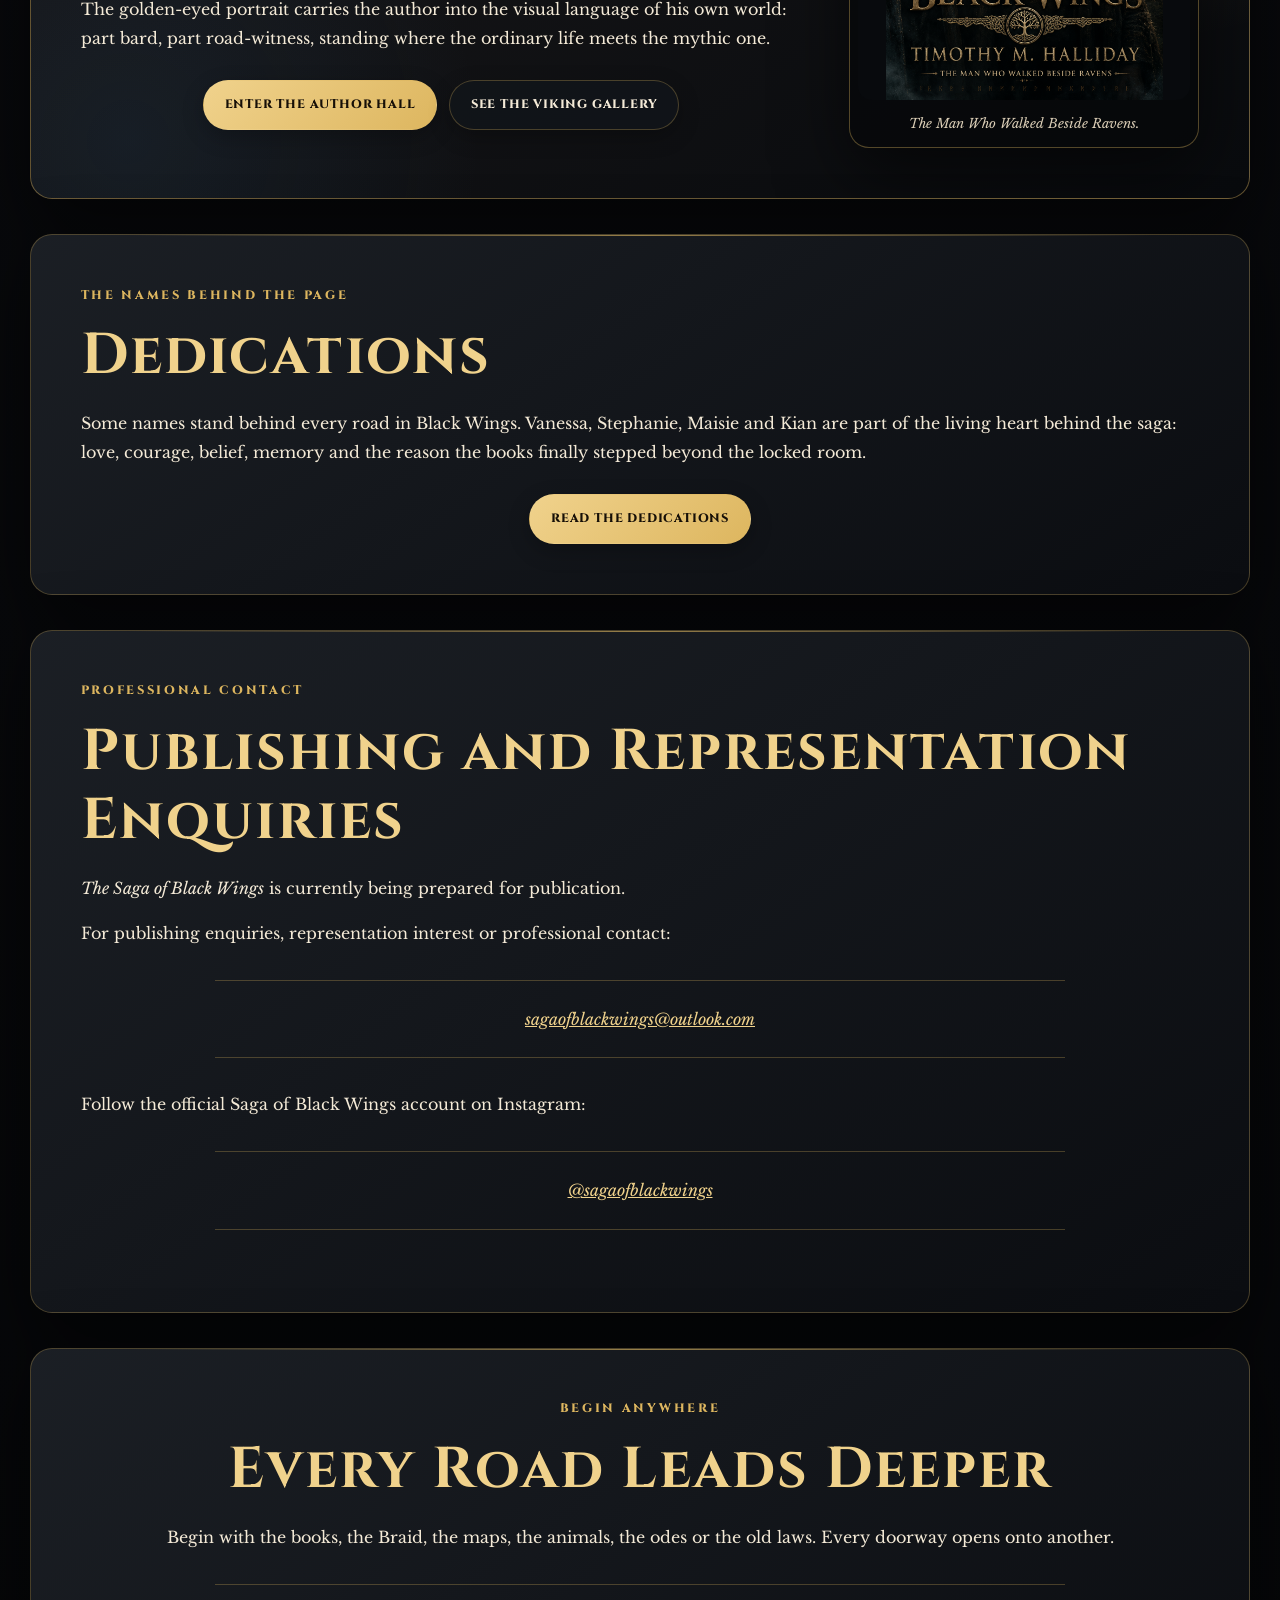
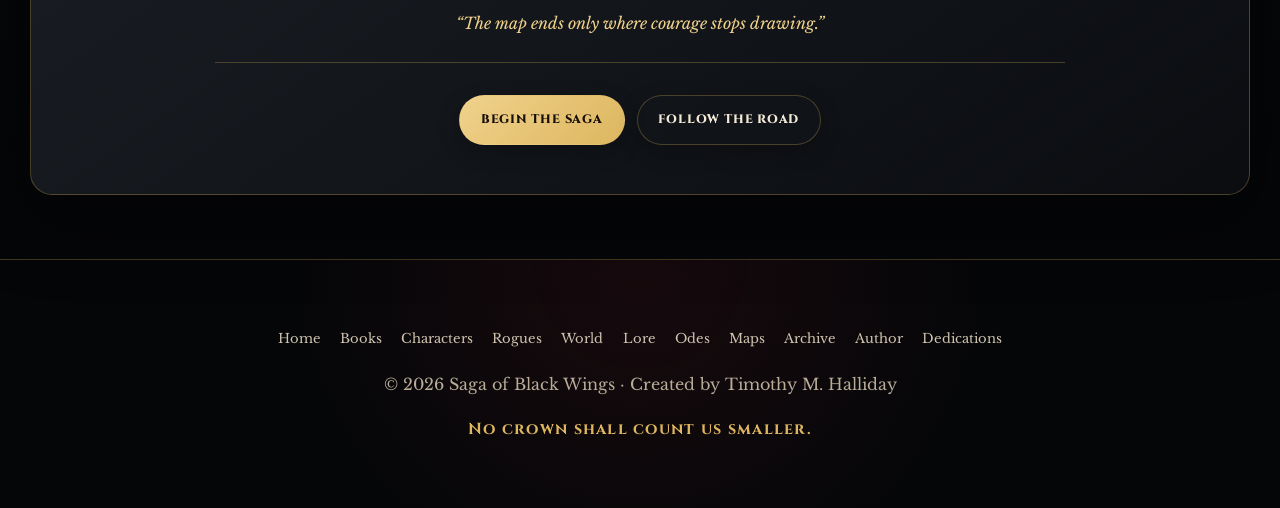
==== commit be89cb51: "Add link to Explore the Braid Emblem" ====
--- a/index.html
+++ b/index.html
@@ -628,6 +628,7 @@
 
           <div class="hero-buttons">
             <a href="characters.html" class="button primary">Meet the Braid</a>
+            <a href="braid.html" class="button secondary">Explore the Braid Emblem</a>
             <a href="rogues.html" class="button secondary">Enter the Rogues Gallery</a>
           </div>
         </div>
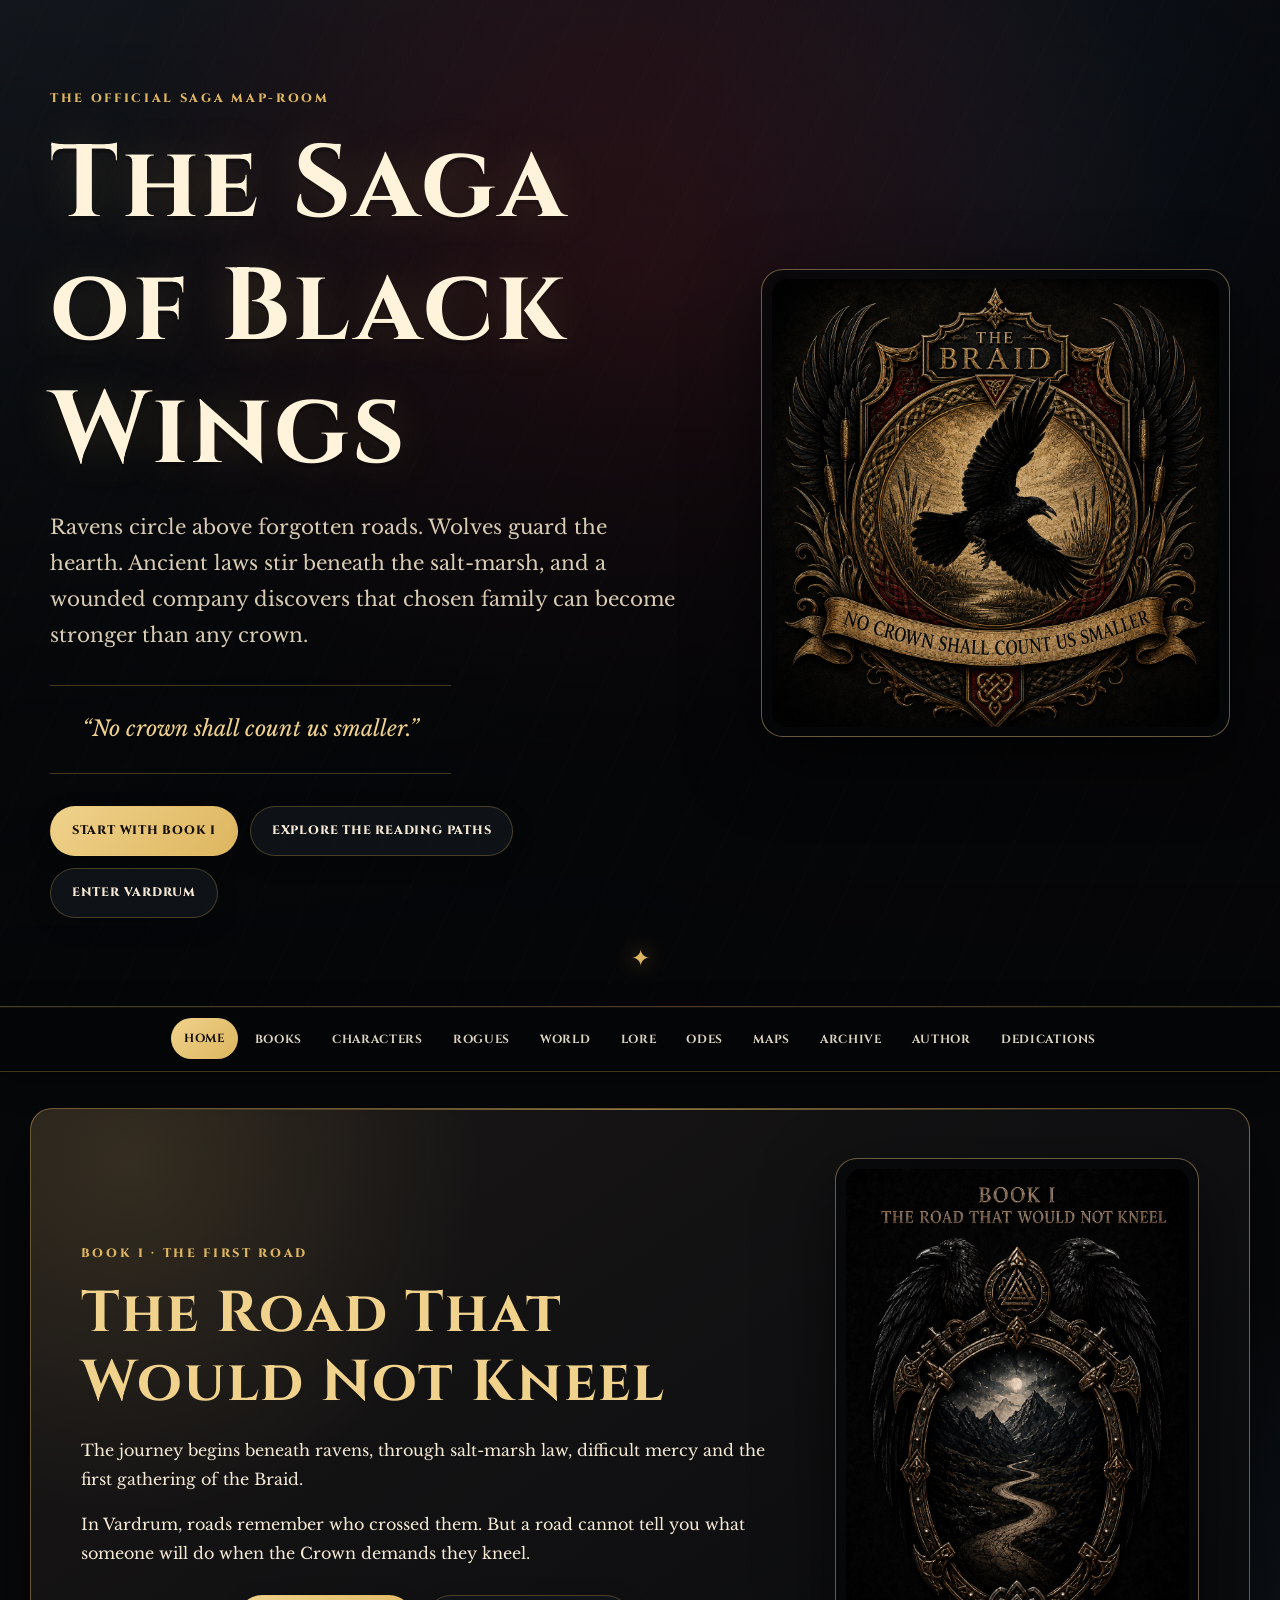
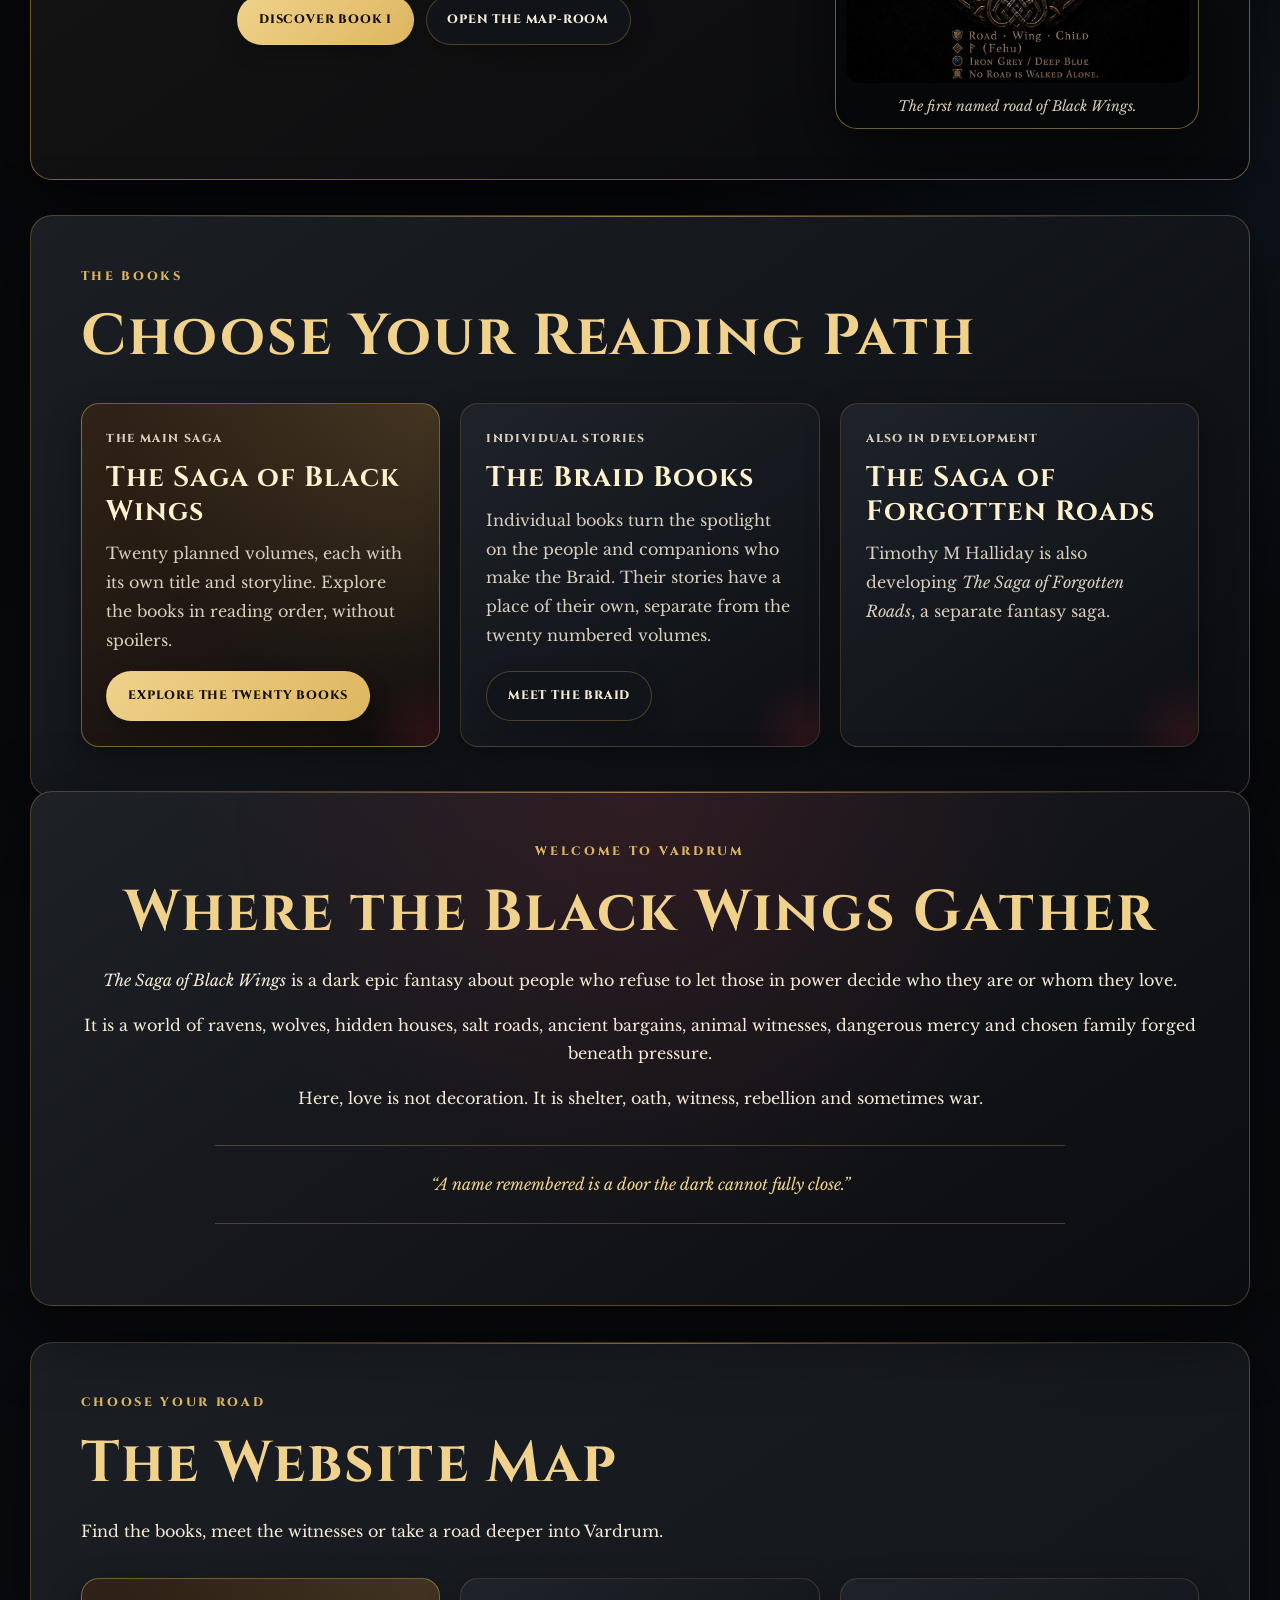
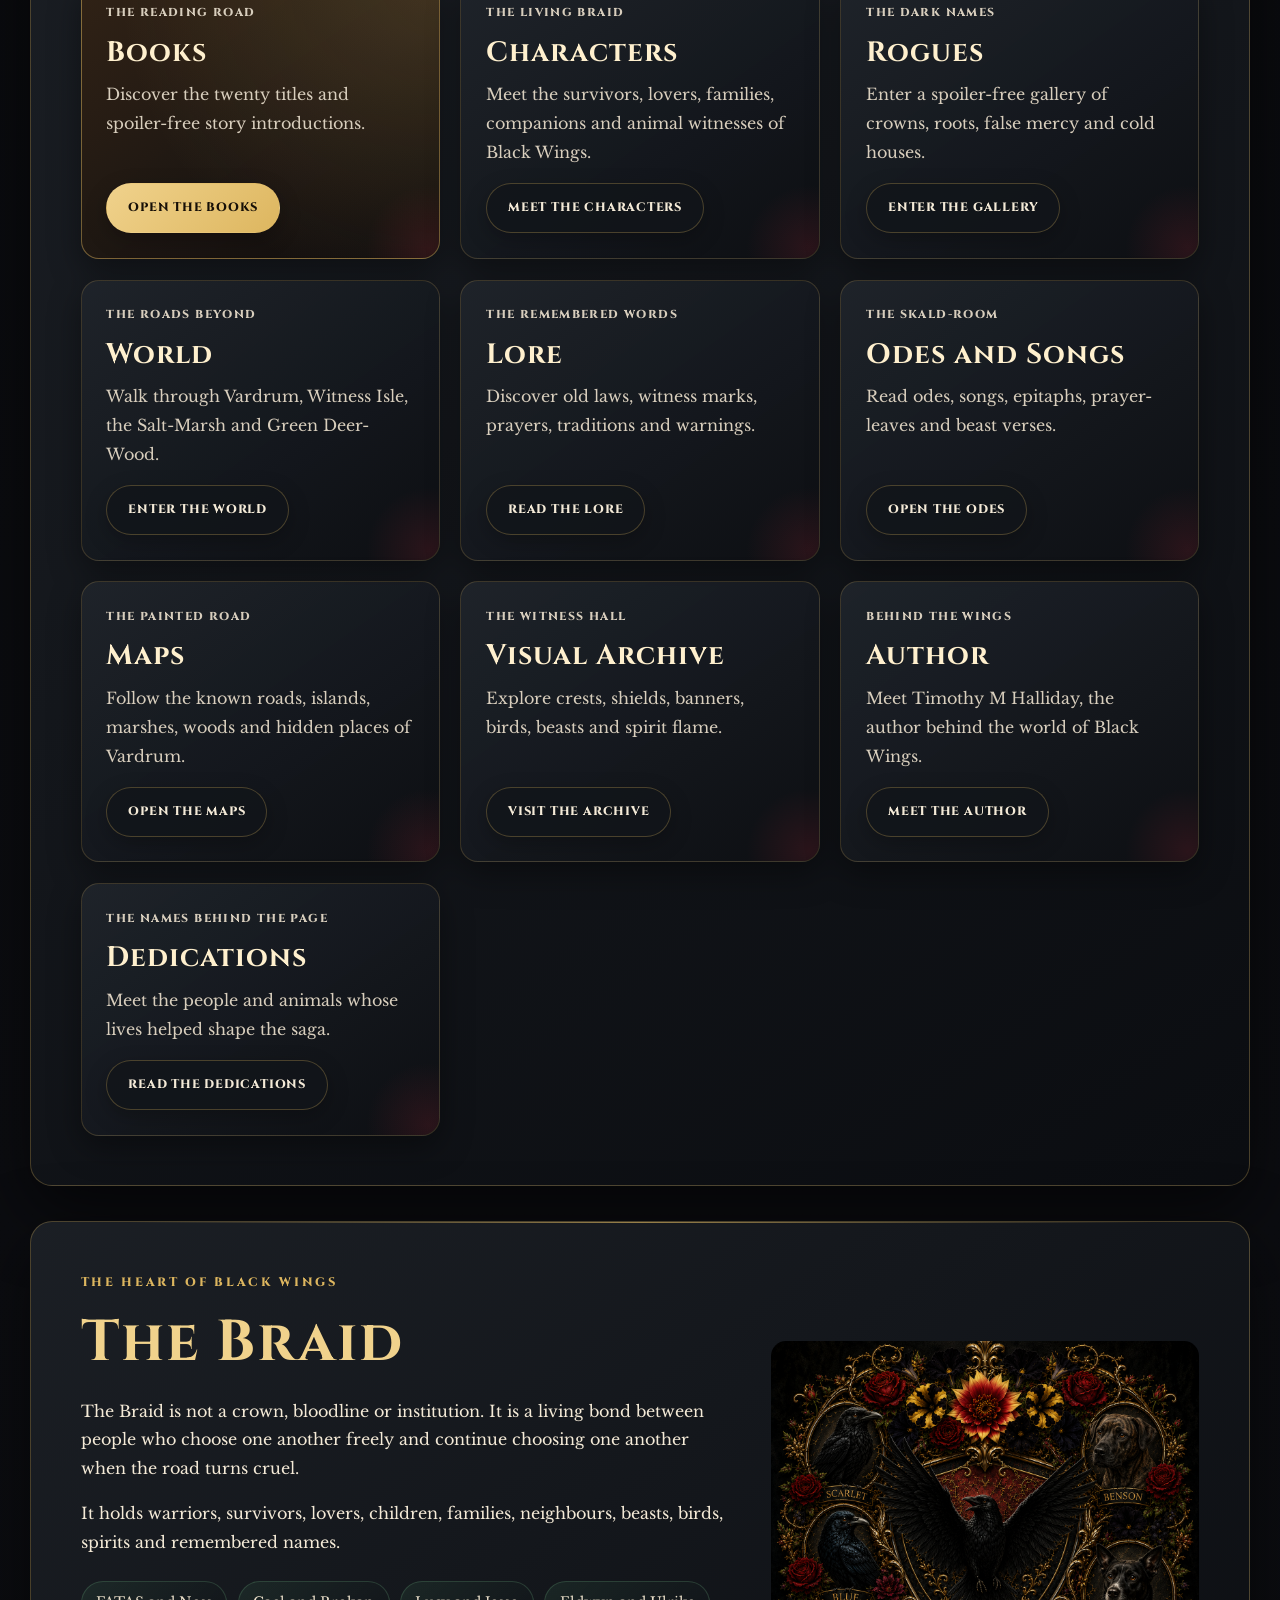
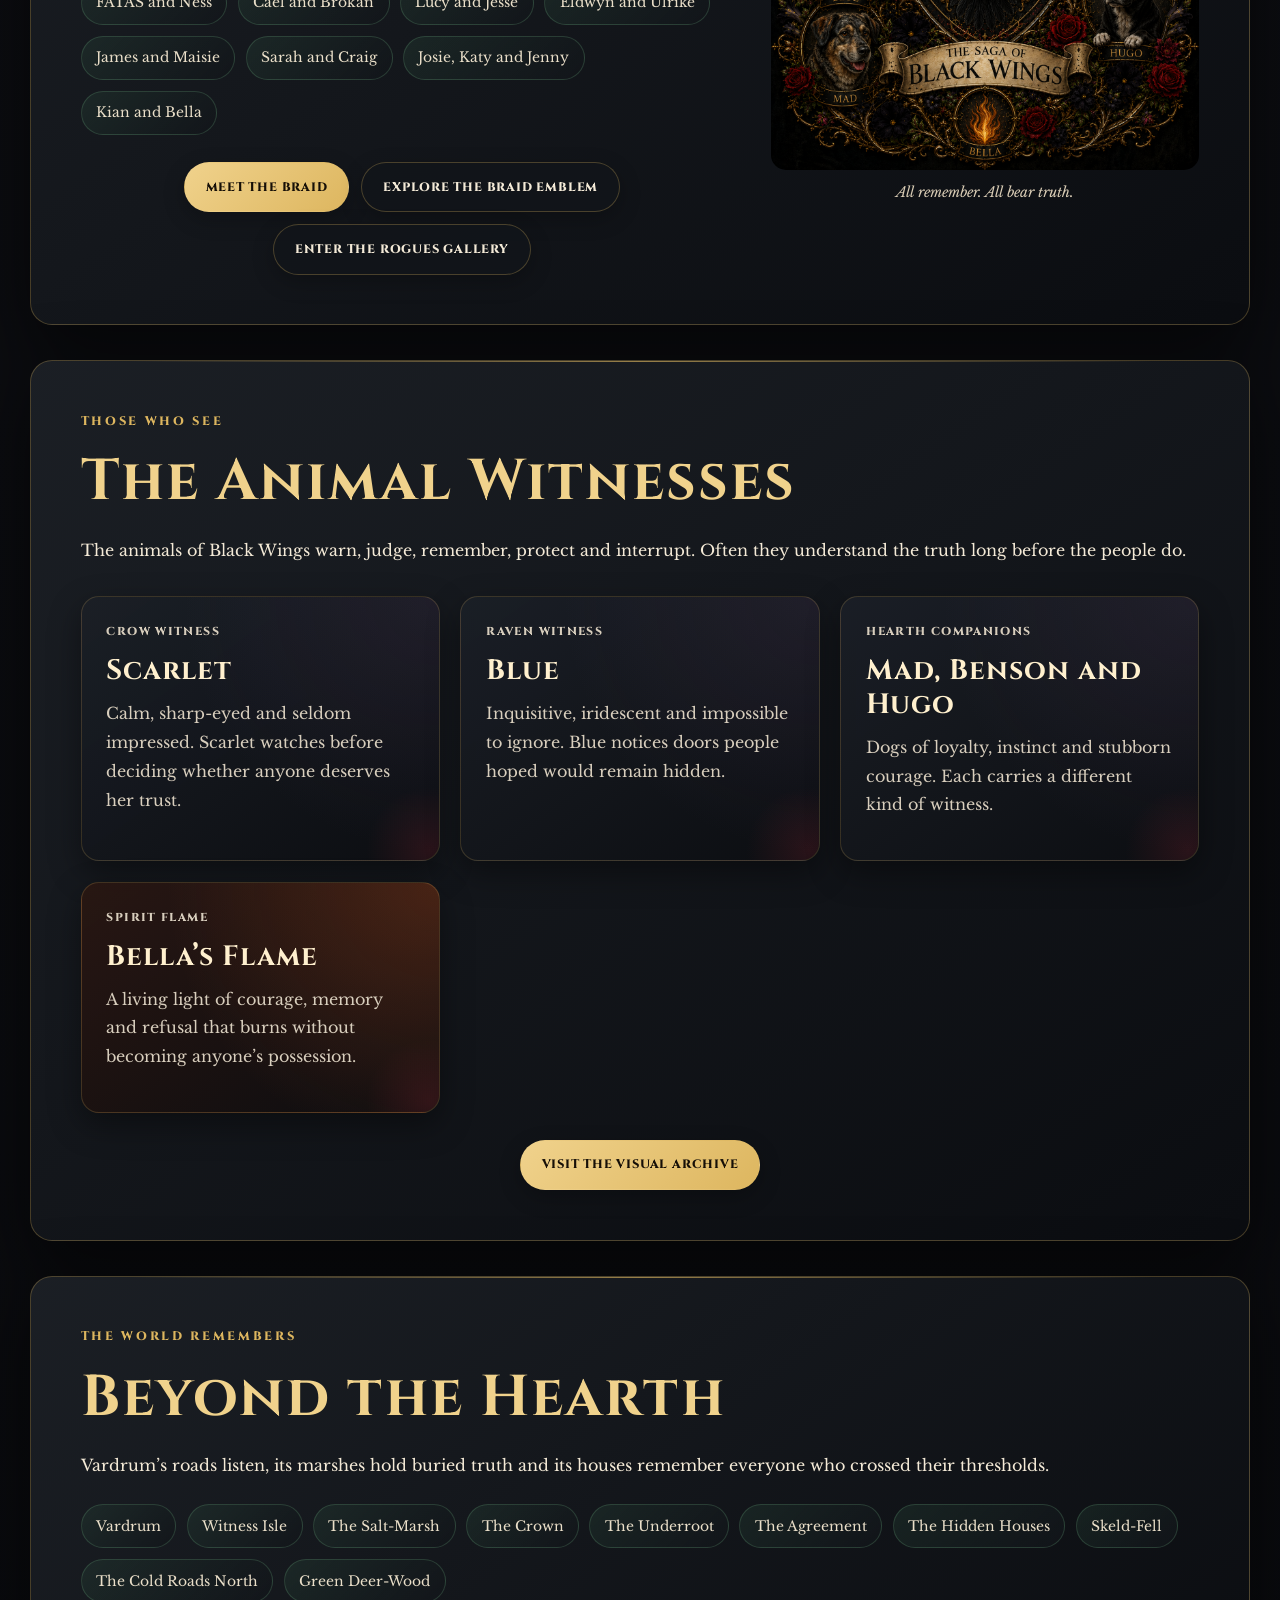
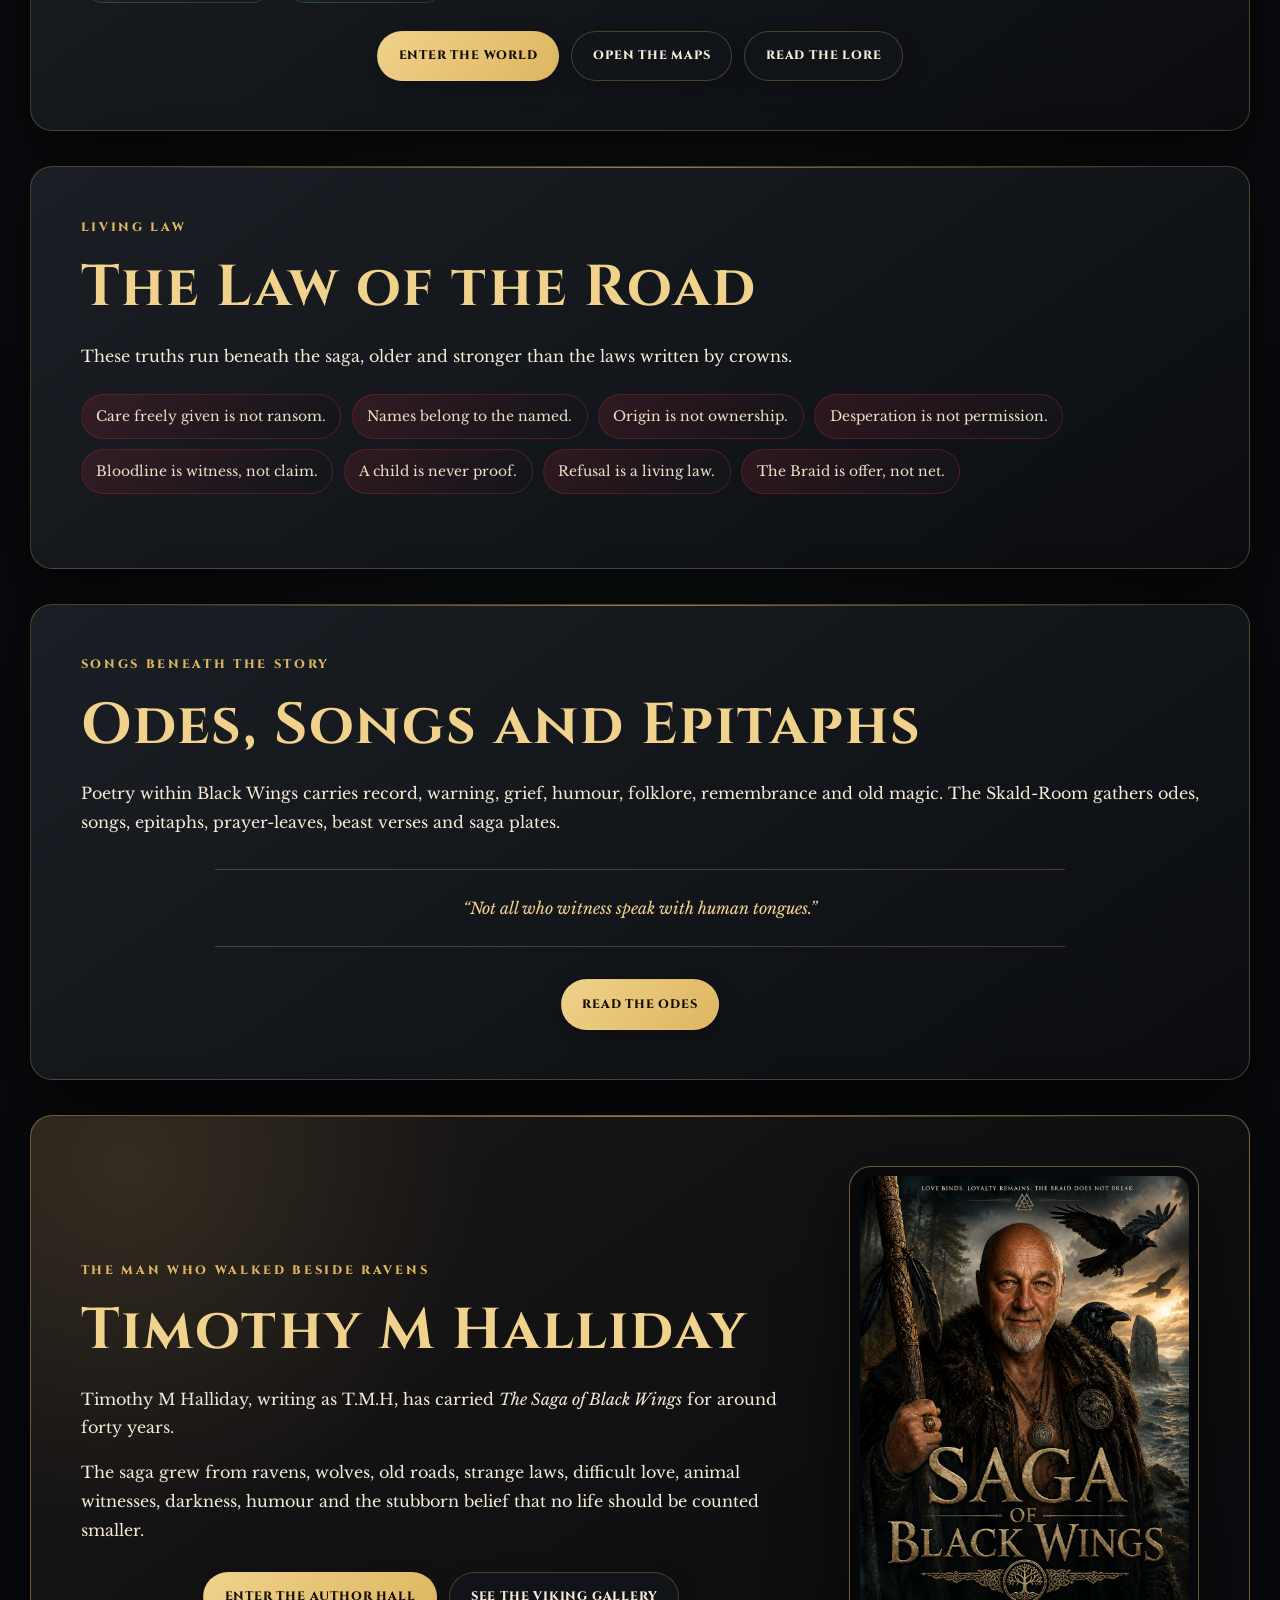
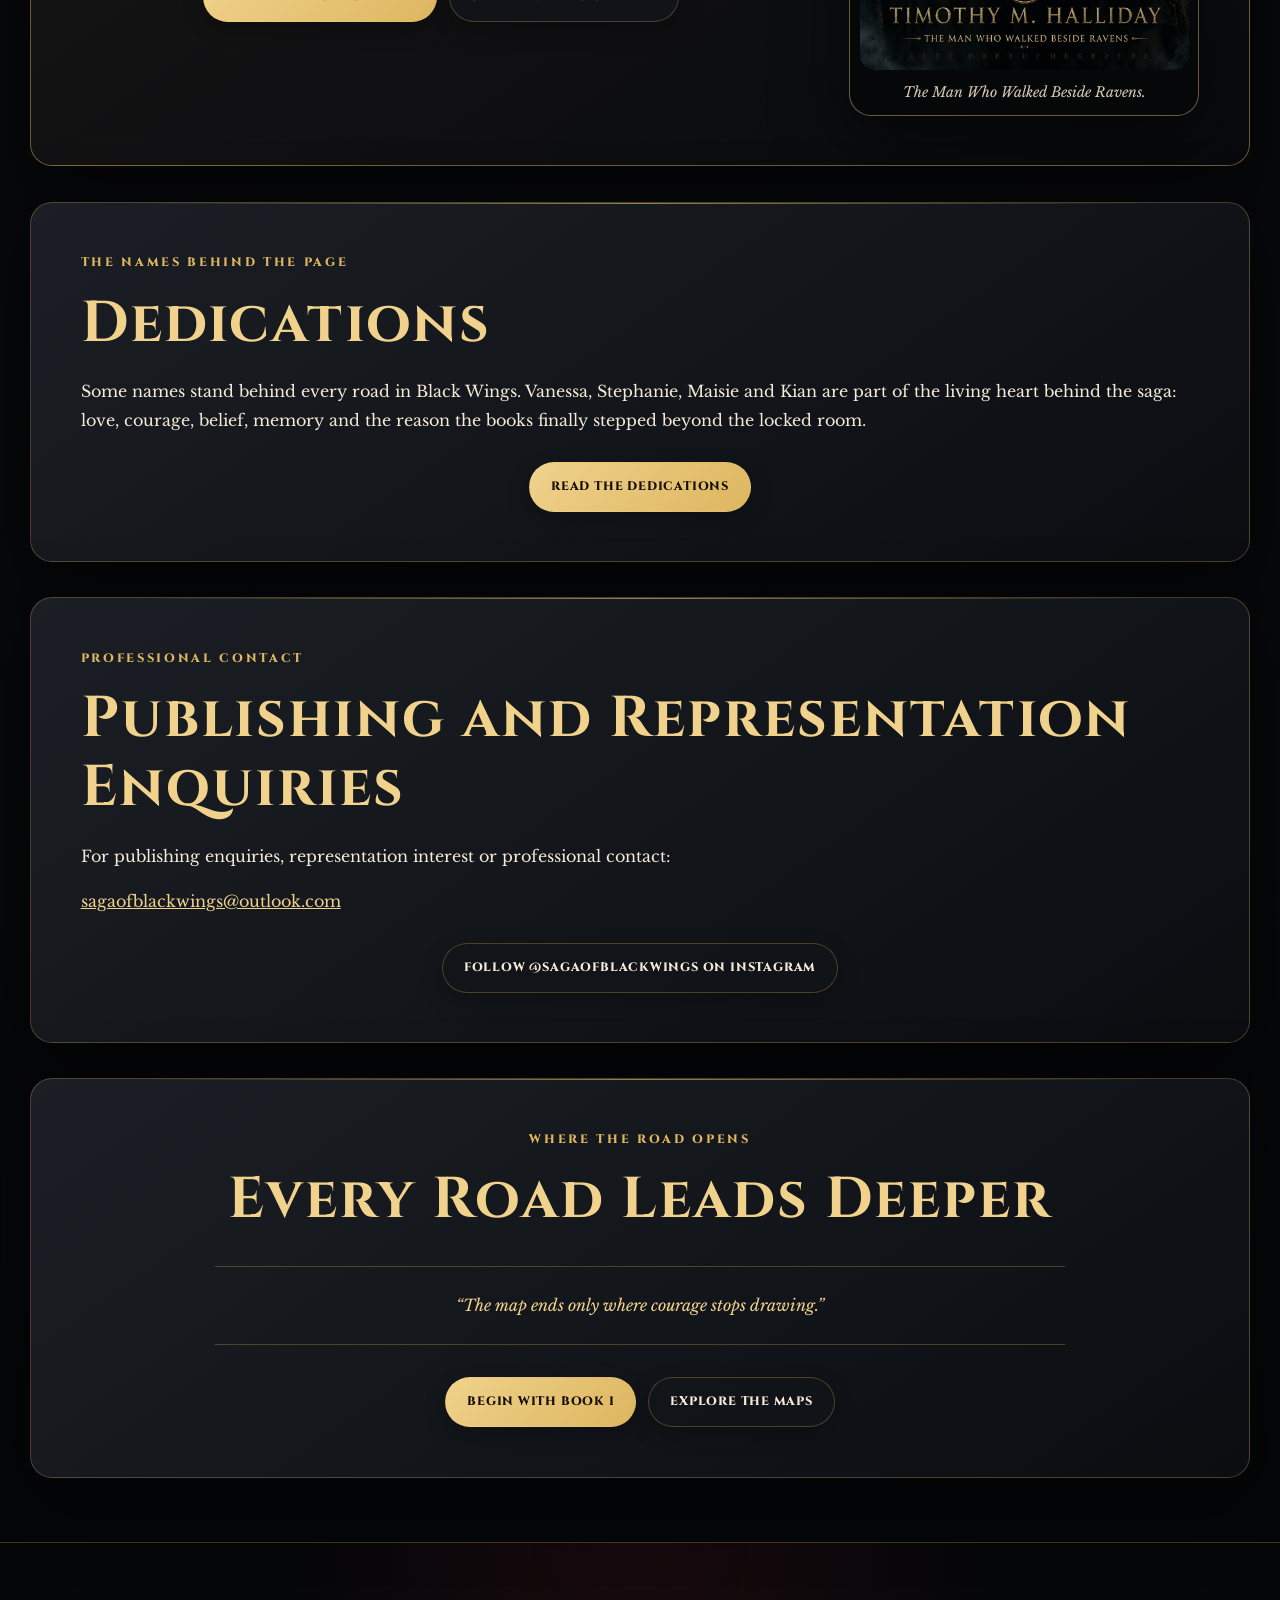
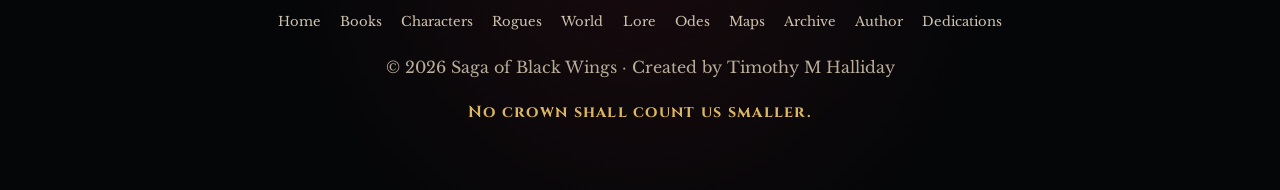
==== commit 105c2efc: "Refactor index.html metadata and styles Updated various metadata and styles in index.html, including" ====
--- a/index.html
+++ b/index.html
@@ -4,46 +4,23 @@
   <meta charset="UTF-8" />
   <meta name="viewport" content="width=device-width, initial-scale=1.0" />
 
-  <title>Saga of Black Wings | Timothy M. Halliday</title>
-
-  <meta
-    name="description"
-    content="The official website of The Saga of Black Wings by Timothy M. Halliday. Begin with Book I: The Road That Would Not Kneel."
-  />
-  <meta name="author" content="Timothy M. Halliday" />
+  <title>The Saga of Black Wings | Timothy M Halliday</title>
+  <meta name="description" content="Enter Vardrum, the world of The Saga of Black Wings by Timothy M Halliday. Begin with The Road That Would Not Kneel and explore the twenty planned volumes and the individual Braid books." />
+  <meta name="author" content="Timothy M Halliday" />
   <meta name="theme-color" content="#050608" />
-
-  <meta
-    name="google-site-verification"
-    content="1uTihbqP5mN3NeGrz_2YrQtcU2OR1KrVZ1eK5cvLFN4"
-  />
+  <meta name="google-site-verification" content="1uTihbqP5mN3NeGrz_2YrQtcU2OR1KrVZ1eK5cvLFN4" />
 
   <meta property="og:title" content="The Saga of Black Wings" />
-  <meta
-    property="og:description"
-    content="Ravens, wolves, chosen family, ancient law, dangerous mercy and love that refuses ownership."
-  />
+  <meta property="og:description" content="Ravens, wolves, chosen family, ancient law, dangerous mercy and love that refuses ownership." />
   <meta property="og:type" content="website" />
   <meta property="og:url" content="https://sagaofblackwings.com/" />
-  <meta
-    property="og:image"
-    content="https://sagaofblackwings.com/F8098CC8-B454-449C-B6F1-3623429B74A1.png"
-  />
-  <meta
-    property="og:image:alt"
-    content="The Braid crest from The Saga of Black Wings"
-  />
+  <meta property="og:image" content="https://sagaofblackwings.com/F8098CC8-B454-449C-B6F1-3623429B74A1.png" />
+  <meta property="og:image:alt" content="The Braid crest from The Saga of Black Wings" />
 
   <meta name="twitter:card" content="summary_large_image" />
   <meta name="twitter:title" content="The Saga of Black Wings" />
-  <meta
-    name="twitter:description"
-    content="Enter Vardrum, where black wings witness, old roads remember and no crown may count the Braid smaller."
-  />
-  <meta
-    name="twitter:image"
-    content="https://sagaofblackwings.com/F8098CC8-B454-449C-B6F1-3623429B74A1.png"
-  />
+  <meta name="twitter:description" content="Enter Vardrum, where black wings witness, old roads remember and no crown may count the Braid smaller." />
+  <meta name="twitter:image" content="https://sagaofblackwings.com/F8098CC8-B454-449C-B6F1-3623429B74A1.png" />
 
   <link rel="canonical" href="https://sagaofblackwings.com/" />
   <link rel="stylesheet" href="style.css" />
@@ -51,267 +28,114 @@
   <style>
     .home-hero {
       min-height: 90vh;
-      padding-top: 5.5rem;
-      padding-bottom: 5.5rem;
+      padding-block: clamp(2.5rem, 8vw, 5.5rem);
     }
 
     .home-hero-layout {
       display: grid;
-      grid-template-columns: minmax(0, 1.15fr) minmax(280px, 0.85fr);
+      grid-template-columns: minmax(0, 1.15fr) minmax(0, .85fr);
       gap: clamp(2rem, 6vw, 5rem);
       align-items: center;
       width: min(100%, 1180px);
-      margin: 0 auto;
-    }
-
-    .home-hero .hero-text {
+      margin-inline: auto;
+    }
+
+    .home-hero .hero-text { width: 100%; text-align: left; }
+    .home-hero .tagline, .home-hero .hero-quote { margin-left: 0; }
+    .home-hero .hero-buttons { justify-content: flex-start; }
+
+    .hero-crest, .first-book-panel figure, .viking-home-portrait {
+      box-sizing: border-box;
+      margin: 0;
+      padding: .6rem;
+      background: rgba(5, 6, 8, .72);
+      border: 1px solid rgba(240, 210, 140, .42);
+      border-radius: 22px;
+      box-shadow: var(--shadow);
+    }
+
+    .hero-crest img, .first-book-panel img, .home-image-panel img,
+    .viking-home-portrait img {
+      display: block;
       width: 100%;
-      text-align: left;
-    }
-
-    .home-hero .tagline,
-    .home-hero .hero-quote {
-      margin-left: 0;
-    }
-
-    .home-hero .hero-buttons {
-      justify-content: flex-start;
-    }
-
-    .hero-crest {
-      position: relative;
-      margin: 0;
-      padding: 0.65rem;
-      background: rgba(5, 6, 8, 0.72);
-      border: 1px solid rgba(240, 210, 140, 0.45);
-      border-radius: 28px;
-      box-shadow: 0 28px 80px rgba(0, 0, 0, 0.62);
-      transform: rotate(1deg);
-    }
-
-    .hero-crest::before {
-      content: "";
-      position: absolute;
-      inset: -1.2rem;
-      z-index: -1;
-      background: radial-gradient(circle, rgba(221, 182, 95, 0.18), transparent 68%);
-      filter: blur(8px);
-    }
-
-    .hero-crest img {
-      width: 100%;
-      aspect-ratio: 1 / 1;
-      object-fit: cover;
-      border-radius: 20px;
-    }
-
-    .home-map-grid {
+      height: auto;
+      border-radius: 15px;
+    }
+
+    .first-book-panel, .home-image-panel, .home-author-panel {
+      display: grid;
+      gap: clamp(1.5rem, 4vw, 3rem);
+      align-items: center;
+    }
+
+    .first-book-panel {
+      grid-template-columns: minmax(0, 1.32fr) minmax(0, .68fr);
+    }
+
+    .home-image-panel { grid-template-columns: minmax(0, 1.2fr) minmax(0, .8fr); }
+    .home-author-panel { grid-template-columns: minmax(0, 1fr) minmax(0, 350px); }
+    .home-image-panel figure { margin: 0; }
+    .viking-home-portrait img { max-height: 640px; object-fit: contain; }
+
+    .first-book-panel, .viking-home-panel {
+      border-color: rgba(221, 182, 95, .45);
+      background:
+        radial-gradient(circle at 8% 8%, rgba(221, 182, 95, .14), transparent 22rem),
+        linear-gradient(145deg, #1a1717, #080a0d);
+    }
+
+    .mini-note {
+      padding-top: .65rem;
+      color: var(--parchment-soft);
+      font-size: .875rem;
+      font-style: italic;
+      text-align: center;
+    }
+
+    .home-map-grid, .reading-paths {
       grid-template-columns: repeat(3, minmax(0, 1fr));
     }
 
-    .home-map-grid .book-card {
+    .home-map-grid .book-card, .reading-paths .book-card {
       display: flex;
       flex-direction: column;
-    }
-
-    .home-map-grid .button {
+      min-width: 0;
+    }
+
+    .home-map-grid .button, .reading-paths .button {
       align-self: flex-start;
       margin-top: auto;
     }
 
-    .saga-status {
-      display: grid;
-      grid-template-columns: repeat(3, minmax(0, 1fr));
-      gap: 1rem;
-      margin-top: 1.7rem;
-    }
-
-    .status-card {
-      padding: 1.25rem;
-      text-align: center;
-      background: rgba(5, 6, 8, 0.42);
-      border: 1px solid rgba(221, 182, 95, 0.24);
-      border-radius: 16px;
-    }
-
-    .status-card strong {
-      display: block;
-      margin-bottom: 0.35rem;
-      color: var(--gold-bright);
-      font-family: "Cinzel", Georgia, serif;
-      font-size: clamp(1.45rem, 3vw, 2.1rem);
-    }
-
-    .status-card span {
-      color: var(--parchment-soft);
-      font-size: 0.9rem;
-    }
-
-    .home-image-panel,
-    .home-author-panel {
-      display: grid;
-      grid-template-columns: minmax(0, 1.2fr) minmax(260px, 0.8fr);
-      gap: clamp(1.5rem, 4vw, 3rem);
-      align-items: center;
-    }
-
-    .home-image-panel figure,
-    .home-author-panel figure {
-      margin: 0;
-    }
-
-    .home-image-panel img,
-    .home-author-panel img {
-      width: 100%;
-      max-height: 560px;
-      object-fit: cover;
-      border: 1px solid rgba(221, 182, 95, 0.38);
-      border-radius: 20px;
-      box-shadow: var(--shadow);
-    }
-
-    .home-author-panel {
-      grid-template-columns: minmax(0, 1fr) minmax(230px, 350px);
-    }
-
-    .home-author-panel img {
-      aspect-ratio: 4 / 5;
-      object-position: center top;
-    }
-
-    .viking-home-panel {
-      background:
-        radial-gradient(circle at 92% 8%, rgba(221, 182, 95, 0.13), transparent 23rem),
-        radial-gradient(circle at 8% 90%, rgba(49, 93, 131, 0.15), transparent 22rem),
-        linear-gradient(145deg, rgba(26, 25, 27, 0.98), rgba(9, 11, 14, 0.99));
-      border-color: rgba(221, 182, 95, 0.42);
-    }
-
-    .viking-home-portrait {
-      overflow: hidden;
-      padding: 0.5rem;
-      background: rgba(5, 6, 8, 0.58);
-      border: 1px solid rgba(221, 182, 95, 0.36);
-      border-radius: 20px;
-      box-shadow: var(--shadow);
-    }
-
-    .viking-home-portrait img {
-      max-height: 640px;
-      object-fit: contain;
-      background: #080a0d;
-      border: 0;
-      border-radius: 14px;
-      box-shadow: none;
-    }
-
-    .viking-home-portrait figcaption {
-      padding: 0.75rem 0.35rem 0.2rem;
-      color: var(--parchment-soft);
-      font-size: 0.82rem;
-      font-style: italic;
-      text-align: center;
-    }
-
-    .mini-note {
-      color: var(--parchment-soft);
-      font-size: 0.9rem;
-      text-align: center;
+    #book-one, #reading-paths, #braid-books, #forgotten-roads {
+      scroll-margin-top: 6rem;
     }
 
     @media (max-width: 980px) {
-      .home-hero-layout,
-      .home-image-panel,
-      .home-author-panel {
+      .home-hero { min-height: auto; }
+      .home-hero-layout, .home-image-panel, .home-author-panel {
         grid-template-columns: 1fr;
       }
-
-      .home-hero .hero-text {
+      .hero-crest, .home-image-panel figure, .viking-home-portrait {
+        width: min(100%, 480px);
+        margin-inline: auto;
+      }
+      .home-map-grid { grid-template-columns: repeat(2, minmax(0, 1fr)); }
+    }
+
+    @media (max-width: 760px) {
+      .first-book-panel, .reading-paths { grid-template-columns: 1fr; }
+      .first-book-panel figure { width: min(100%, 380px); margin-inline: auto; }
+    }
+
+    @media (max-width: 560px) {
+      .home-map-grid { grid-template-columns: 1fr; }
+      .home-hero .hero-buttons .button {
+        box-sizing: border-box;
+        width: 100%;
         text-align: center;
       }
-
-      .home-hero .tagline,
-      .home-hero .hero-quote {
-        margin-right: auto;
-        margin-left: auto;
-      }
-
-      .home-hero .hero-buttons {
-        justify-content: center;
-      }
-
-      .hero-crest {
-        width: min(100%, 560px);
-        margin: 0 auto;
-        transform: none;
-      }
-
-      .home-map-grid {
-        grid-template-columns: repeat(2, minmax(0, 1fr));
-      }
-    }
-
-    @media (max-width: 720px) {
-      .home-hero {
-        min-height: auto;
-      }
-
-      .home-map-grid,
-      .saga-status {
-        grid-template-columns: 1fr;
-      }
-
-      .home-map-grid .button {
-        align-self: stretch;
-      }
-    }
-  
-    .first-book-panel {
-      display: grid;
-      grid-template-columns: minmax(220px, 0.68fr) minmax(0, 1.32fr);
-      gap: clamp(1.4rem, 4vw, 3rem);
-      align-items: center;
-      border-color: rgba(221, 182, 95, 0.48);
-      background:
-        radial-gradient(circle at 8% 8%, rgba(221, 182, 95, 0.14), transparent 22rem),
-        linear-gradient(145deg, rgba(26, 23, 23, 0.98), rgba(8, 10, 13, 0.99));
-    }
-
-    .first-book-panel figure {
-      margin: 0;
-      padding: 0.5rem;
-      background: rgba(5, 6, 8, 0.7);
-      border: 1px solid rgba(221, 182, 95, 0.4);
-      border-radius: 20px;
-      box-shadow: var(--shadow);
-    }
-
-    .first-book-panel img {
-      width: 100%;
-      height: auto;
-      display: block;
-      border-radius: 14px;
-    }
-
-    .first-book-panel figcaption {
-      padding: 0.7rem 0.3rem 0.15rem;
-      color: var(--parchment-soft);
-      font-size: 0.8rem;
-      font-style: italic;
-      text-align: center;
-    }
-
-    @media (max-width: 760px) {
-      .first-book-panel {
-        grid-template-columns: 1fr;
-      }
-
-      .first-book-panel figure {
-        max-width: 410px;
-        margin-inline: auto;
-      }
-    }
-
+    }
   </style>
 
   <script type="application/ld+json">
@@ -320,10 +144,10 @@
     "@type": "WebSite",
     "name": "The Saga of Black Wings",
     "url": "https://sagaofblackwings.com/",
-    "description": "The official website of The Saga of Black Wings by Timothy M. Halliday.",
+    "description": "The official website of The Saga of Black Wings by Timothy M Halliday.",
     "author": {
       "@type": "Person",
-      "name": "Timothy M. Halliday"
+      "name": "Timothy M Halliday"
     }
   }
   </script>
@@ -336,7 +160,6 @@
     <div class="home-hero-layout">
       <div class="hero-text">
         <p class="eyebrow">The Official Saga Map-Room</p>
-
         <h1>The Saga of Black Wings</h1>
 
         <p class="tagline">
@@ -345,25 +168,19 @@
           discovers that chosen family can become stronger than any crown.
         </p>
 
-        <blockquote class="hero-quote">
-          “No crown shall count us smaller.”
-        </blockquote>
+        <blockquote class="hero-quote">“No crown shall count us smaller.”</blockquote>
 
         <div class="hero-buttons">
-          <a href="books.html" class="button primary">Enter the Books</a>
-          <a href="characters.html" class="button secondary">Meet the Braid</a>
+          <a href="books.html#book-one-road" class="button primary">Start with Book I</a>
+          <a href="#reading-paths" class="button secondary">Explore the reading paths</a>
           <a href="world.html" class="button secondary">Enter Vardrum</a>
         </div>
       </div>
 
       <figure class="hero-crest">
-        <img
-          src="F8098CC8-B454-449C-B6F1-3623429B74A1.png"
-          alt="The Braid crest with a black raven and the motto No Crown Shall Count Us Smaller"
-          width="1254"
-          height="1254"
-          fetchpriority="high"
-        />
+        <img src="F8098CC8-B454-449C-B6F1-3623429B74A1.png"
+             alt="The Braid crest with a black raven and the motto No Crown Shall Count Us Smaller"
+             width="1254" height="1254" fetchpriority="high" />
       </figure>
     </div>
   </header>
@@ -383,14 +200,82 @@
   </nav>
 
   <main id="main-content">
+    <section class="panel first-book-panel" id="book-one" aria-labelledby="book-one-heading">
+      <div>
+        <p class="eyebrow">Book I · The First Road</p>
+        <h2 id="book-one-heading">The Road That Would Not Kneel</h2>
+
+        <p>
+          The journey begins beneath ravens, through salt-marsh law,
+          difficult mercy and the first gathering of the Braid.
+        </p>
+
+        <p>
+          In Vardrum, roads remember who crossed them. But a road cannot tell
+          you what someone will do when the Crown demands they kneel.
+        </p>
+
+        <div class="hero-buttons">
+          <a href="books.html#book-one-road" class="button primary">Discover Book I</a>
+          <a href="maps.html" class="button secondary">Open the Map-Room</a>
+        </div>
+      </div>
+
+      <figure>
+        <a href="book-one-road-that-would-not-kneel-new-cover.png"
+           aria-label="Open the Book I cover at full size">
+          <img src="book-one-road-that-would-not-kneel-new-cover.png"
+               alt="Front cover of Book I, The Road That Would Not Kneel"
+               width="715" height="1024" />
+        </a>
+        <figcaption class="mini-note">The first named road of Black Wings.</figcaption>
+      </figure>
+    </section>
+
+    <section class="panel" id="reading-paths" aria-labelledby="reading-paths-heading">
+      <p class="eyebrow">The Books</p>
+      <h2 id="reading-paths-heading">Choose Your Reading Path</h2>
+
+      <div class="book-grid reading-paths">
+        <article class="book-card featured-book">
+          <p class="book-number">The Main Saga</p>
+          <h3>The Saga of Black Wings</h3>
+          <p>
+            Twenty planned volumes, each with its own title and storyline.
+            Explore the books in reading order, without spoilers.
+          </p>
+          <a href="books.html" class="button primary">Explore the Twenty Books</a>
+        </article>
+
+        <article class="book-card" id="braid-books">
+          <p class="book-number">Individual Stories</p>
+          <h3>The Braid Books</h3>
+          <p>
+            Individual books turn the spotlight on the people and companions
+            who make the Braid. Their stories have a place of their own,
+            separate from the twenty numbered volumes.
+          </p>
+          <a href="characters.html" class="button secondary">Meet the Braid</a>
+        </article>
+
+        <article class="book-card" id="forgotten-roads">
+          <p class="book-number">Also in Development</p>
+          <h3>The Saga of Forgotten Roads</h3>
+          <p>
+            Timothy M Halliday is also developing <em>The Saga of Forgotten Roads</em>,
+            a separate fantasy saga.
+          </p>
+        </article>
+      </div>
+    </section>
+
     <section class="panel intro-panel">
       <p class="eyebrow">Welcome to Vardrum</p>
       <h2>Where the Black Wings Gather</h2>
 
       <p>
-        <em>The Saga of Black Wings</em> is a dark epic fantasy series about
-        people who refuse to remain owned, silenced, diminished or named by
-        those who would control them.
+        <em>The Saga of Black Wings</em> is a dark epic fantasy about people
+        who refuse to let those in power decide who they are or whom they love.
       </p>
 
       <p>
@@ -399,202 +284,86 @@
         beneath pressure.
       </p>
 
-      <p>
-        Here, love is not decoration. It is shelter, oath, witness, rebellion
-        and sometimes war.
-      </p>
-
-      <blockquote>
-        “A name remembered is a door the dark cannot fully close.”
-      </blockquote>
-    </section>
-
-    <section class="panel first-book-panel" id="book-one">
-      <figure>
-        <a
-          href="book-one-road-that-would-not-kneel-new-cover.png"
-          target="_blank"
-          rel="noopener"
-          aria-label="Open the Book I cover at full size"
-        >
-          <img
-            src="book-one-road-that-would-not-kneel-new-cover.png"
-            alt="Front cover of Book I, The Road That Would Not Kneel"
-            width="715"
-            height="1024"
-            loading="lazy"
-          />
-        </a>
-        <figcaption>The first named road of Black Wings.</figcaption>
-      </figure>
-
-      <div>
-        <p class="eyebrow">Book I Has Taken Its Name</p>
-        <h2>The Road That Would Not Kneel</h2>
-
-        <p>
-          The first volume of <em>The Saga of Black Wings</em> now stands under
-          its full title. It begins the long journey beneath ravens, through
-          salt-marsh law, difficult mercy and the first gathering of the Braid.
-        </p>
-
-        <p>
-          The public doorway remains spoiler-safe. The road is named; what waits
-          upon it still belongs to the reader.
-        </p>
-
-        <div class="hero-buttons">
-          <a href="books.html#book-one-road" class="button primary">Enter Book I</a>
-          <a href="maps.html" class="button secondary">Open the Map-Room</a>
-        </div>
-      </div>
+      <p>Here, love is not decoration. It is shelter, oath, witness, rebellion and sometimes war.</p>
+
+      <blockquote>“A name remembered is a door the dark cannot fully close.”</blockquote>
     </section>
 
     <section class="panel">
       <p class="eyebrow">Choose Your Road</p>
-      <h2>A Map of the Whole Website</h2>
-
-      <p>
-        Begin anywhere. Every doorway below leads into a different chamber of
-        the saga, and every chamber leads back to the living Braid.
-      </p>
+      <h2>The Website Map</h2>
+      <p>Find the books, meet the witnesses or take a road deeper into Vardrum.</p>
 
       <div class="book-grid home-map-grid">
         <article class="book-card featured-book">
           <p class="book-number">The Reading Road</p>
           <h3>Books</h3>
-          <p>
-            Discover the saga from Book I onwards, with spoiler-safe story
-            introductions, themes and glimpses of the roads still being written.
-          </p>
+          <p>Discover the twenty titles and spoiler-free story introductions.</p>
           <a href="books.html" class="button primary">Open the Books</a>
         </article>
 
         <article class="book-card">
           <p class="book-number">The Living Braid</p>
           <h3>Characters</h3>
-          <p>
-            Meet the survivors, lovers, families, companions and animal
-            witnesses who carry the living heart of Black Wings.
-          </p>
+          <p>Meet the survivors, lovers, families, companions and animal witnesses of Black Wings.</p>
           <a href="characters.html" class="button secondary">Meet the Characters</a>
         </article>
 
         <article class="book-card">
           <p class="book-number">The Dark Names</p>
           <h3>Rogues</h3>
-          <p>
-            Enter a spoiler-safe gallery of crowns, roots, false mercy, cold
-            houses, old hunger and the powers that make witness necessary.
-          </p>
+          <p>Enter a spoiler-free gallery of crowns, roots, false mercy and cold houses.</p>
           <a href="rogues.html" class="button secondary">Enter the Gallery</a>
         </article>
 
         <article class="book-card">
           <p class="book-number">The Roads Beyond</p>
           <h3>World</h3>
-          <p>
-            Walk through Vardrum, Witness Isle, the Salt-Marsh, Green Deer-Wood
-            and the lands beneath forgotten law.
-          </p>
+          <p>Walk through Vardrum, Witness Isle, the Salt-Marsh and Green Deer-Wood.</p>
           <a href="world.html" class="button secondary">Enter the World</a>
         </article>
 
         <article class="book-card">
           <p class="book-number">The Remembered Words</p>
           <h3>Lore</h3>
-          <p>
-            Discover old laws, witness marks, prayers, traditions, warnings and
-            fragments carried across generations.
-          </p>
+          <p>Discover old laws, witness marks, prayers, traditions and warnings.</p>
           <a href="lore.html" class="button secondary">Read the Lore</a>
         </article>
 
         <article class="book-card">
           <p class="book-number">The Skald-Room</p>
           <h3>Odes and Songs</h3>
-          <p>
-            Read odes, songs, epitaphs, prayer-leaves, beast verses and fragments
-            preserved beside the saga.
-          </p>
+          <p>Read odes, songs, epitaphs, prayer-leaves and beast verses.</p>
           <a href="odes.html" class="button secondary">Open the Odes</a>
         </article>
 
         <article class="book-card">
           <p class="book-number">The Painted Road</p>
           <h3>Maps</h3>
-          <p>
-            Follow the known roads, islands, marshes, woods and hidden places of
-            the Black Wings world.
-          </p>
+          <p>Follow the known roads, islands, marshes, woods and hidden places of Vardrum.</p>
           <a href="maps.html" class="button secondary">Open the Maps</a>
         </article>
 
         <article class="book-card">
           <p class="book-number">The Witness Hall</p>
           <h3>Visual Archive</h3>
-          <p>
-            Explore crests, shields, banners, birds, beasts, spirit flame and
-            official visual references from across the saga.
-          </p>
+          <p>Explore crests, shields, banners, birds, beasts and spirit flame.</p>
           <a href="archive.html" class="button secondary">Visit the Archive</a>
         </article>
 
         <article class="book-card">
           <p class="book-number">Behind the Wings</p>
           <h3>Author</h3>
-          <p>
-            Read about Timothy M. Halliday, writing as T.M.H, and the world he
-            has carried for around forty years.
-          </p>
+          <p>Meet Timothy M Halliday, the author behind the world of Black Wings.</p>
           <a href="author.html" class="button secondary">Meet the Author</a>
         </article>
 
         <article class="book-card">
           <p class="book-number">The Names Behind the Page</p>
           <h3>Dedications</h3>
-          <p>
-            Visit the quiet chamber for the people, animals, memories and acts of
-            belief standing behind the long road.
-          </p>
+          <p>Meet the people and animals whose lives helped shape the saga.</p>
           <a href="dedications.html" class="button secondary">Read the Dedications</a>
         </article>
-      </div>
-    </section>
-
-    <section class="panel">
-      <p class="eyebrow">The Saga Shelf</p>
-      <h2>The Road Already Written</h2>
-
-      <p>
-        The main saga currently stretches from Book I through Book XV. Work has
-        also begun on Books XVI to XX, opening the next great movement of the story.
-      </p>
-
-      <p>
-        These later books continue the roads of the Braid, its loves, its animals,
-        its old enemies and the living laws that refuse to remain buried.
-      </p>
-
-      <div class="saga-status" aria-label="Saga writing status">
-        <div class="status-card">
-          <strong>I–XV</strong>
-          <span>Main saga manuscripts</span>
-        </div>
-
-        <div class="status-card">
-          <strong>XVI–XX</strong>
-          <span>The next movement has begun</span>
-        </div>
-
-        <div class="status-card">
-          <strong>One Braid</strong>
-          <span>Many roads, one living witness</span>
-        </div>
-      </div>
-
-      <div class="hero-buttons">
-        <a href="books.html" class="button primary">View the Saga Shelf</a>
       </div>
     </section>
 
@@ -610,10 +379,7 @@
             choosing one another when the road turns cruel.
           </p>
 
-          <p>
-            It holds warriors, survivors, lovers, children, families,
-            neighbours, beasts, birds, spirits and remembered names.
-          </p>
+          <p>It holds warriors, survivors, lovers, children, families, neighbours, beasts, birds, spirits and remembered names.</p>
 
           <div class="lore-list">
             <span>FATAS and Ness</span>
@@ -634,13 +400,9 @@
         </div>
 
         <figure>
-          <img
-            src="AB854AAB-8F11-4453-B5D2-F5850178C570.png"
-            alt="The full animal crest of The Saga of Black Wings"
-            width="1254"
-            height="1254"
-            loading="lazy"
-          />
+          <img src="AB854AAB-8F11-4453-B5D2-F5850178C570.png"
+               alt="The full animal crest of The Saga of Black Wings"
+               width="1254" height="1254" loading="lazy" />
           <figcaption class="mini-note">All remember. All bear truth.</figcaption>
         </figure>
       </div>
@@ -651,46 +413,33 @@
       <h2>The Animal Witnesses</h2>
 
       <p>
-        The animals of Black Wings are not ornaments standing at the edge of
-        human stories. They warn, judge, remember, protect, interrupt and often
-        understand the truth long before the people.
+        The animals of Black Wings warn, judge, remember, protect and interrupt.
+        Often they understand the truth long before the people do.
       </p>
 
       <div class="book-grid">
         <article class="character-card animal-card">
           <p class="role">Crow Witness</p>
           <h3>Scarlet</h3>
-          <p>
-            Calm, sharp-eyed and seldom impressed. Scarlet watches before
-            deciding whether anyone deserves her trust.
-          </p>
+          <p>Calm, sharp-eyed and seldom impressed. Scarlet watches before deciding whether anyone deserves her trust.</p>
         </article>
 
         <article class="character-card animal-card">
           <p class="role">Raven Witness</p>
           <h3>Blue</h3>
-          <p>
-            Inquisitive, iridescent and impossible to ignore. Blue notices doors
-            people hoped would remain hidden.
-          </p>
+          <p>Inquisitive, iridescent and impossible to ignore. Blue notices doors people hoped would remain hidden.</p>
         </article>
 
         <article class="character-card animal-card">
           <p class="role">Hearth Companions</p>
           <h3>Mad, Benson and Hugo</h3>
-          <p>
-            Dogs of loyalty, instinct and stubborn courage. Each carries a
-            different kind of witness.
-          </p>
+          <p>Dogs of loyalty, instinct and stubborn courage. Each carries a different kind of witness.</p>
         </article>
 
         <article class="character-card spirit-card">
           <p class="role">Spirit Flame</p>
           <h3>Bella’s Flame</h3>
-          <p>
-            A living light of courage, memory and refusal that burns without
-            becoming anyone’s possession.
-          </p>
+          <p>A living light of courage, memory and refusal that burns without becoming anyone’s possession.</p>
         </article>
       </div>
 
@@ -703,10 +452,7 @@
       <p class="eyebrow">The World Remembers</p>
       <h2>Beyond the Hearth</h2>
 
-      <p>
-        Vardrum is not a painted backdrop. Its roads listen, its marshes hold
-        buried truth and its houses remember everyone who crossed their thresholds.
-      </p>
+      <p>Vardrum’s roads listen, its marshes hold buried truth and its houses remember everyone who crossed their thresholds.</p>
 
       <div class="lore-list">
         <span>Vardrum</span>
@@ -731,11 +477,7 @@
     <section class="panel">
       <p class="eyebrow">Living Law</p>
       <h2>The Law of the Road</h2>
-
-      <p>
-        These truths run beneath the saga, older and stronger than the laws
-        written by crowns.
-      </p>
+      <p>These truths run beneath the saga, older and stronger than the laws written by crowns.</p>
 
       <div class="lore-list law-list">
         <span>Care freely given is not ransom.</span>
@@ -754,18 +496,12 @@
       <h2>Odes, Songs and Epitaphs</h2>
 
       <p>
-        Poetry within Black Wings carries record, warning, grief, humour,
-        folklore, remembrance and old magic.
+        Poetry within Black Wings carries record, warning, grief, humour, folklore,
+        remembrance and old magic. The Skald-Room gathers odes, songs, epitaphs,
+        prayer-leaves, beast verses and saga plates.
       </p>
 
-      <p>
-        The Skald-Room contains full odes, songs, short epitaphs, prayer-leaves,
-        beast verses and saga plates from across the world.
-      </p>
-
-      <blockquote>
-        “Not all who witness speak with human tongues.”
-      </blockquote>
+      <blockquote>“Not all who witness speak with human tongues.”</blockquote>
 
       <div class="hero-buttons">
         <a href="odes.html" class="button primary">Read the Odes</a>
@@ -776,25 +512,15 @@
       <div class="home-author-panel">
         <div>
           <p class="eyebrow">The Man Who Walked Beside Ravens</p>
-          <h2>Timothy M. Halliday</h2>
-
-          <p>
-            Timothy M. Halliday, writing as T.M.H, has carried
-            <em>The Saga of Black Wings</em> for around forty years.
-          </p>
-
+          <h2>Timothy M Halliday</h2>
+
+          <p>Timothy M Halliday, writing as T.M.H, has carried <em>The Saga of Black Wings</em> for around forty years.</p>
           <p>
             The saga grew from ravens, wolves, old roads, strange laws,
             difficult love, animal witnesses, darkness, humour and the stubborn
             belief that no life should be counted smaller.
           </p>
 
-          <p>
-            The golden-eyed portrait carries the author into the visual language
-            of his own world: part bard, part road-witness, standing where the
-            ordinary life meets the mythic one.
-          </p>
-
           <div class="hero-buttons">
             <a href="author.html" class="button primary">Enter the Author Hall</a>
             <a href="archive.html#author-portraits" class="button secondary">See the Viking Gallery</a>
@@ -802,12 +528,10 @@
         </div>
 
         <figure class="viking-home-portrait">
-          <img
-            src="FBDC2E04-E0CF-487A-B8D1-BFC81CC3ADFB.png"
-            alt="Viking-fantasy portrait of Timothy M. Halliday with golden serpent eyes, raven and staff"
-            loading="lazy"
-          />
-          <figcaption>The Man Who Walked Beside Ravens.</figcaption>
+          <img src="FBDC2E04-E0CF-487A-B8D1-BFC81CC3ADFB.png"
+               alt="Fantasy portrait of Timothy M Halliday with golden serpent eyes, a raven and a staff"
+               loading="lazy" />
+          <figcaption class="mini-note">The Man Who Walked Beside Ravens.</figcaption>
         </figure>
       </div>
     </section>
@@ -832,54 +556,33 @@
       <p class="eyebrow">Professional Contact</p>
       <h2>Publishing and Representation Enquiries</h2>
 
-      <p>
-        <em>The Saga of Black Wings</em> is currently being prepared for publication.
-      </p>
-
-      <p>
-        For publishing enquiries, representation interest or professional contact:
-      </p>
-
-      <blockquote>
-        <a href="mailto:sagaofblackwings@outlook.com">
-          sagaofblackwings@outlook.com
+      <p>For publishing enquiries, representation interest or professional contact:</p>
+      <p><a href="mailto:sagaofblackwings@outlook.com">sagaofblackwings@outlook.com</a></p>
+
+      <div class="hero-buttons">
+        <a href="https://www.instagram.com/sagaofblackwings/"
+           class="button secondary" target="_blank" rel="noopener noreferrer">
+          Follow @sagaofblackwings on Instagram
         </a>
-      </blockquote>
-
-      <p>
-        Follow the official Saga of Black Wings account on Instagram:
-      </p>
-
-      <blockquote>
-        <a href="https://www.instagram.com/sagaofblackwings/" target="_blank" rel="noopener noreferrer">
-          @sagaofblackwings
-        </a>
-      </blockquote>
+      </div>
     </section>
 
     <section class="panel final-road-panel">
-      <p class="eyebrow">Begin Anywhere</p>
+      <p class="eyebrow">Where the Road Opens</p>
       <h2>Every Road Leads Deeper</h2>
 
-      <p>
-        Begin with the books, the Braid, the maps, the animals, the odes or the
-        old laws. Every doorway opens onto another.
-      </p>
-
-      <blockquote>
-        “The map ends only where courage stops drawing.”
-      </blockquote>
+      <blockquote>“The map ends only where courage stops drawing.”</blockquote>
 
       <div class="hero-buttons">
-        <a href="books.html" class="button primary">Begin the Saga</a>
-        <a href="maps.html" class="button secondary">Follow the Road</a>
+        <a href="books.html#book-one-road" class="button primary">Begin with Book I</a>
+        <a href="maps.html" class="button secondary">Explore the Maps</a>
       </div>
     </section>
   </main>
 
   <footer>
     <nav class="footer-nav" aria-label="Footer navigation">
-      <a href="index.html">Home</a>
+      <a href="index.html" aria-current="page">Home</a>
       <a href="books.html">Books</a>
       <a href="characters.html">Characters</a>
       <a href="rogues.html">Rogues</a>
@@ -892,7 +595,7 @@
       <a href="dedications.html">Dedications</a>
     </nav>
 
-    <p>© 2026 Saga of Black Wings · Created by Timothy M. Halliday</p>
+    <p>© 2026 Saga of Black Wings · Created by Timothy M Halliday</p>
     <p class="footer-motto">No crown shall count us smaller.</p>
   </footer>
 </body>
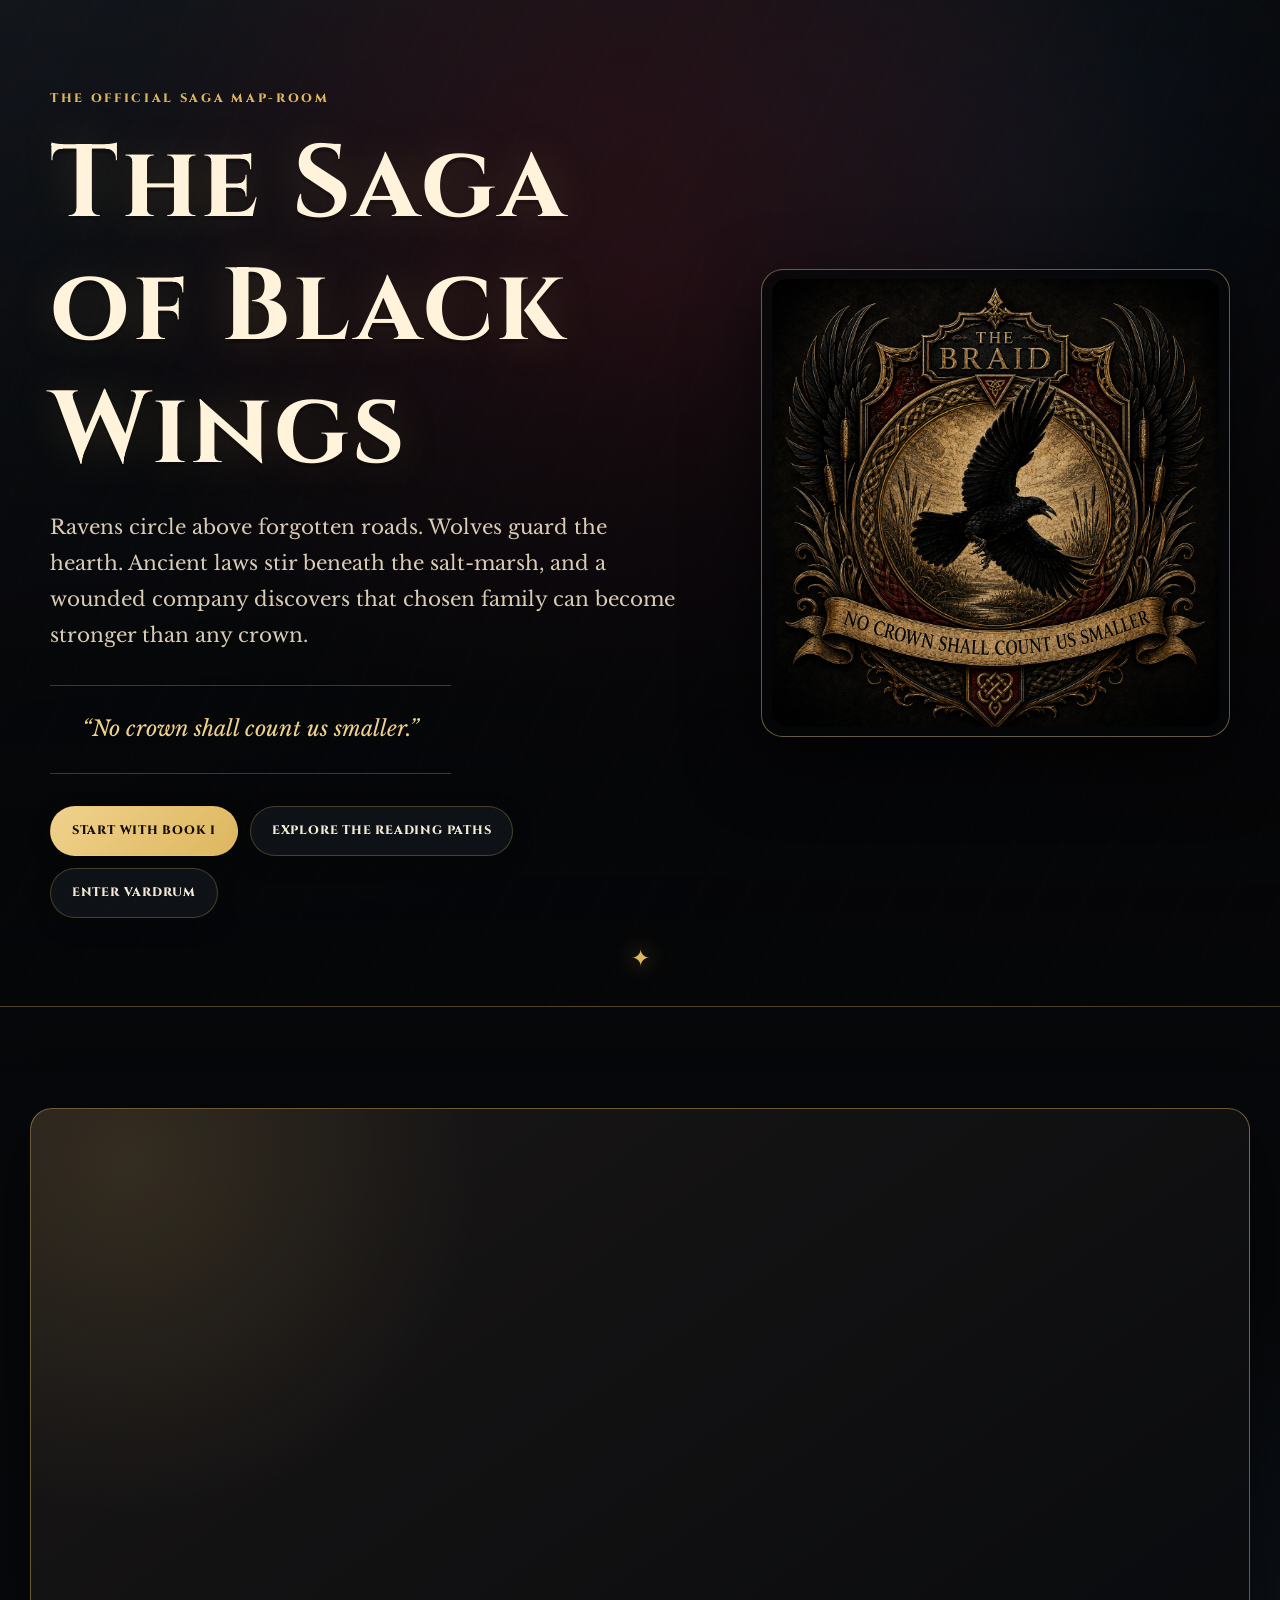
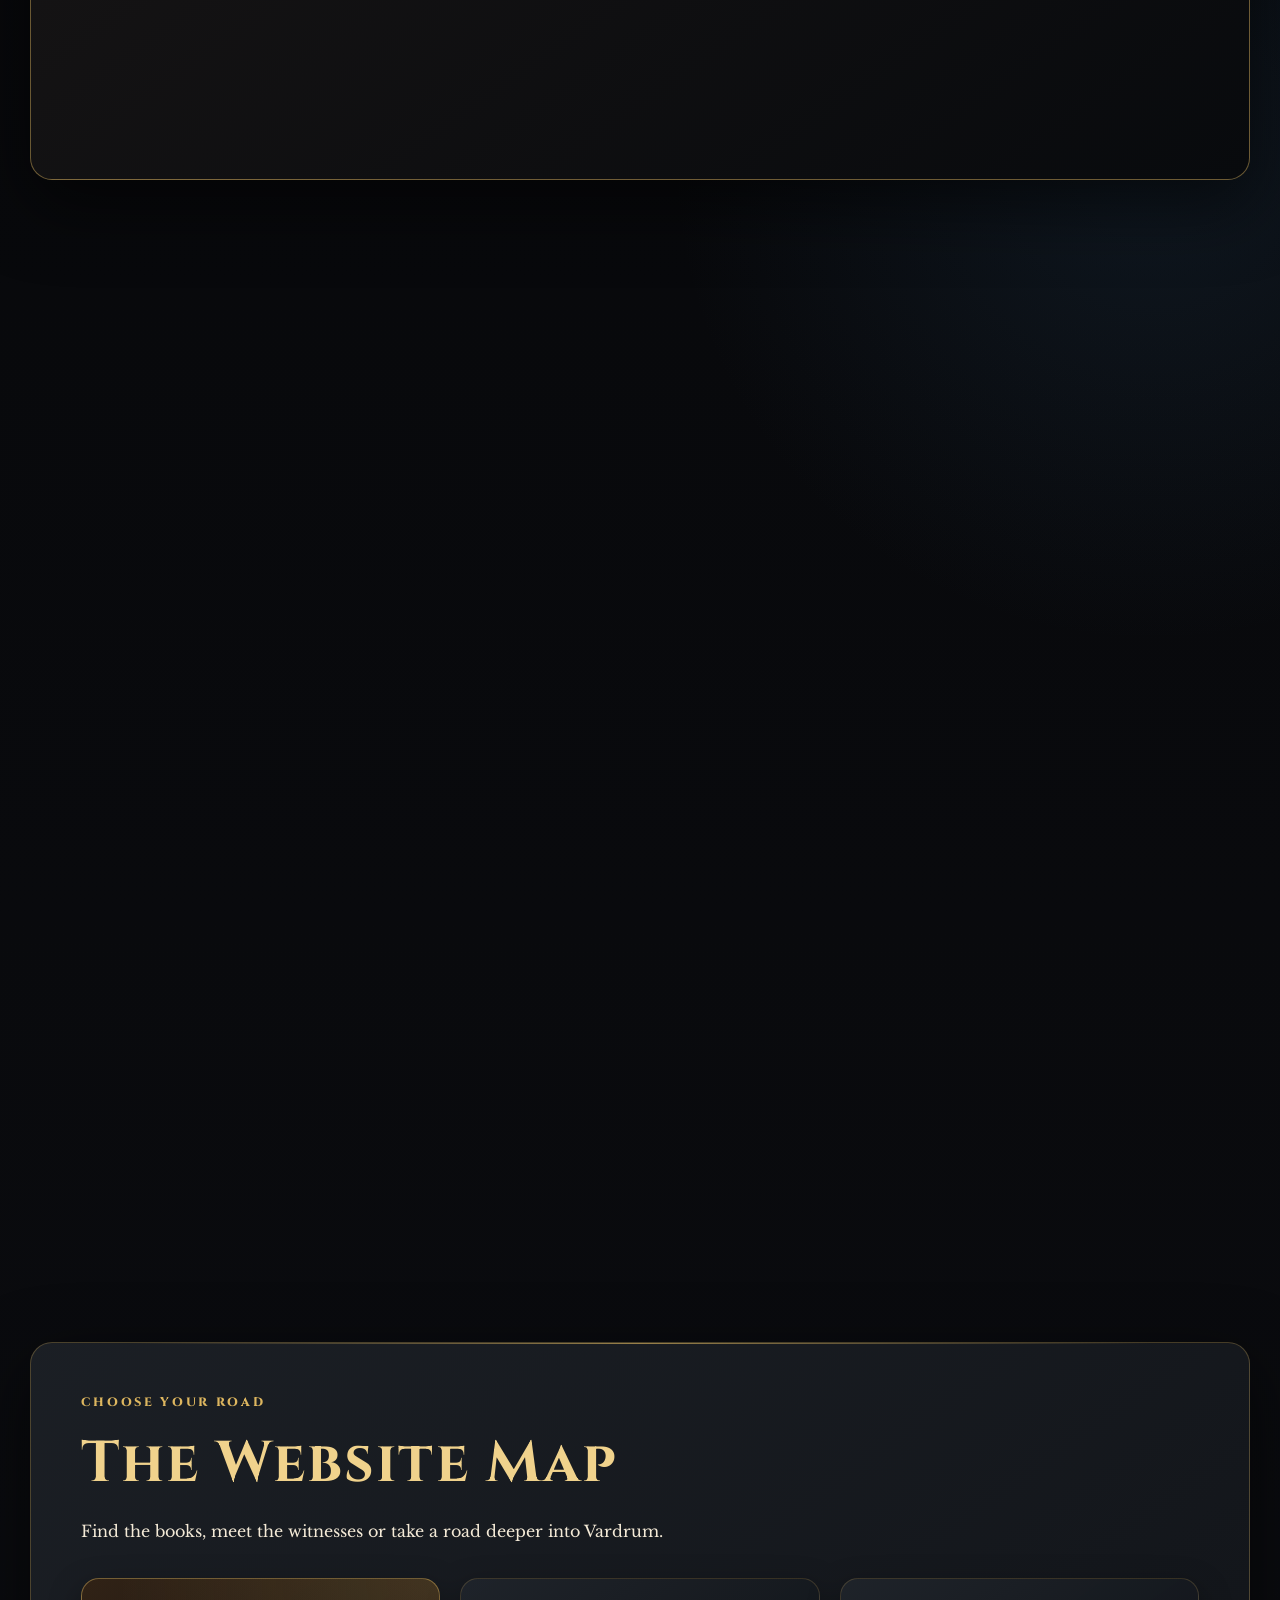
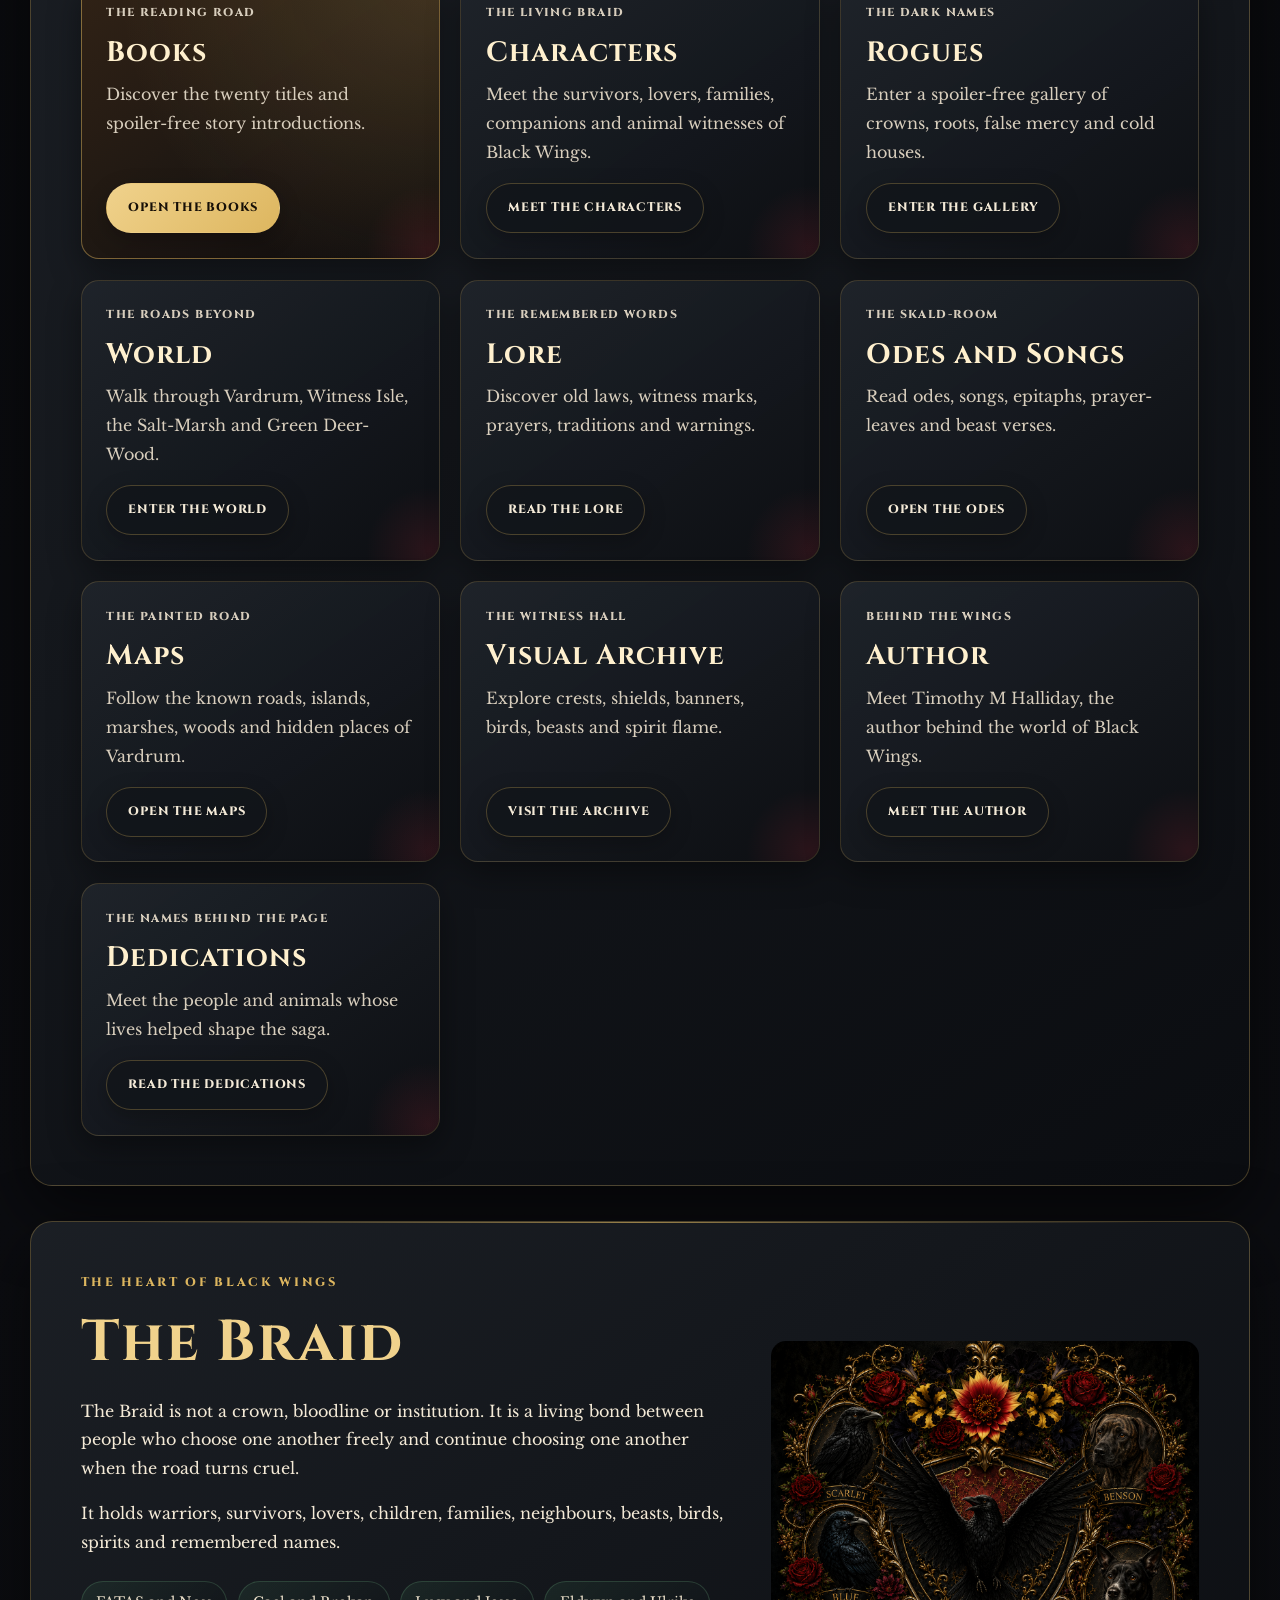
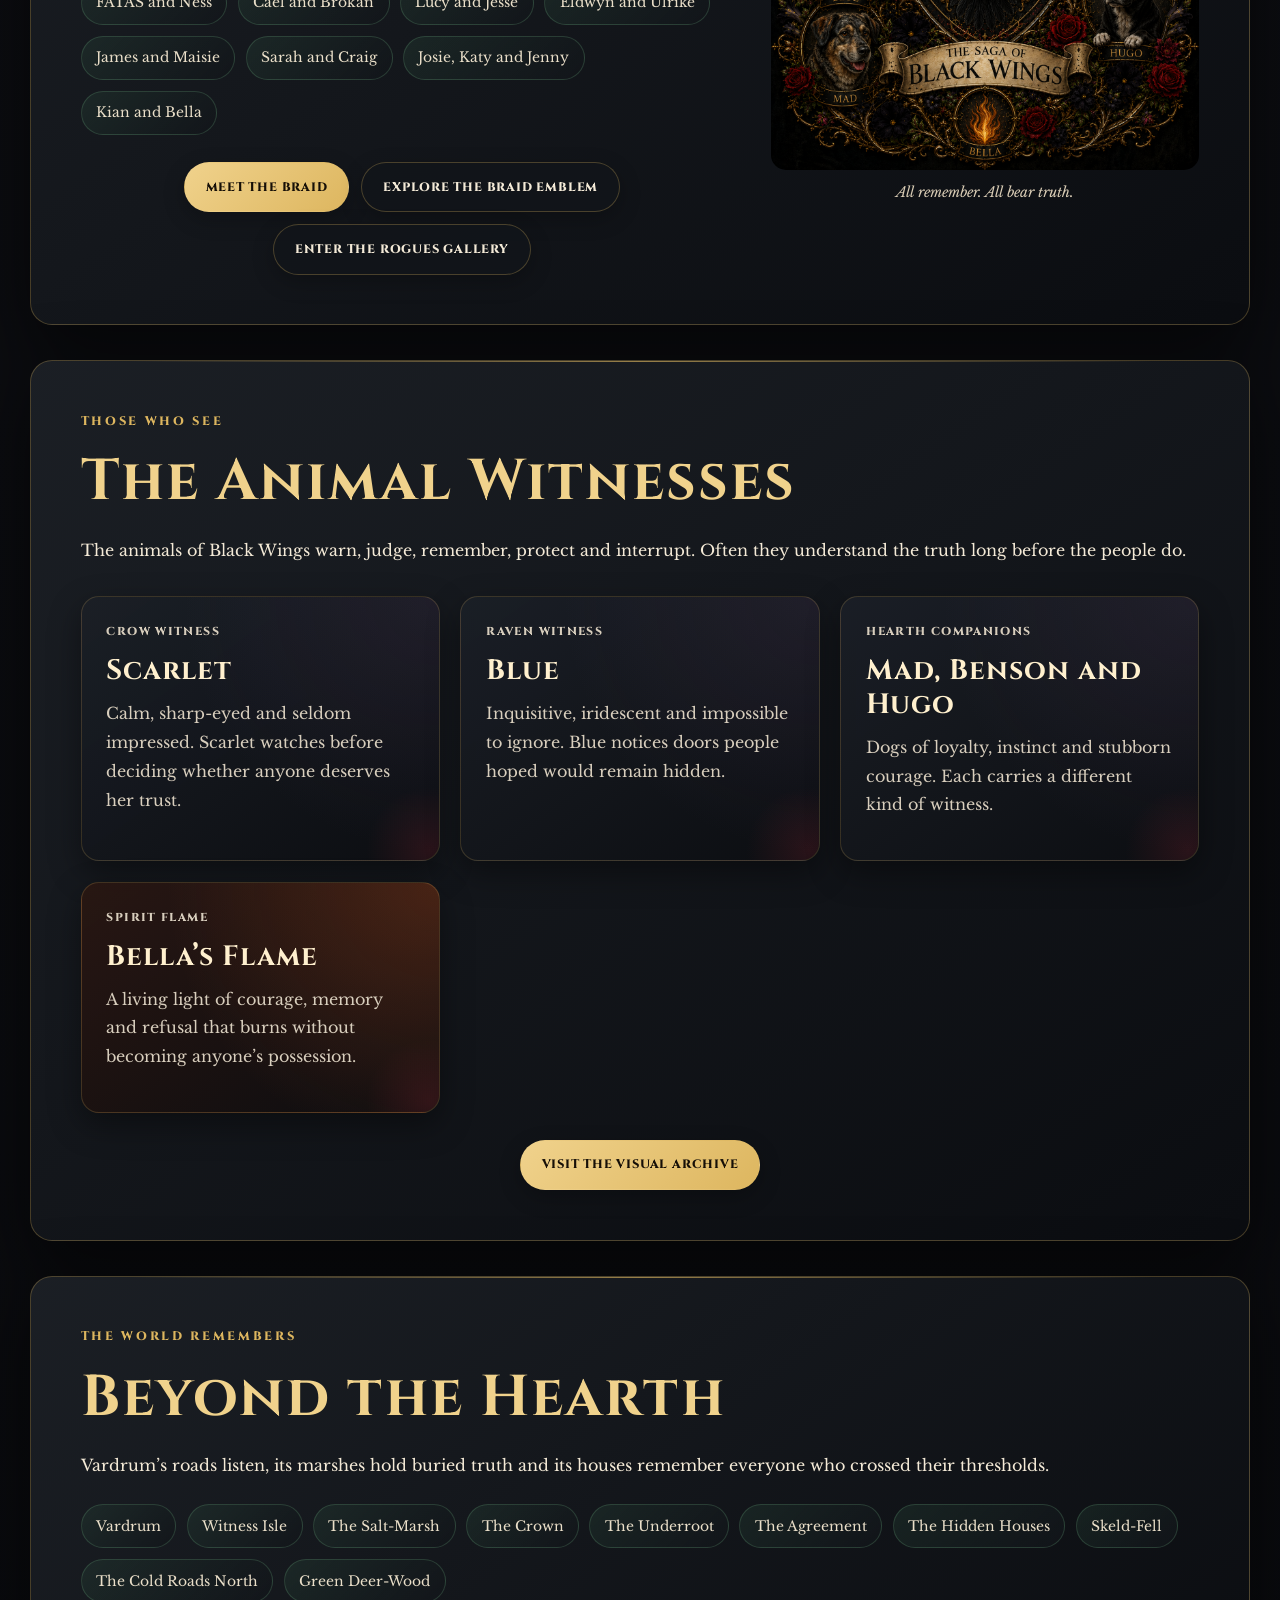
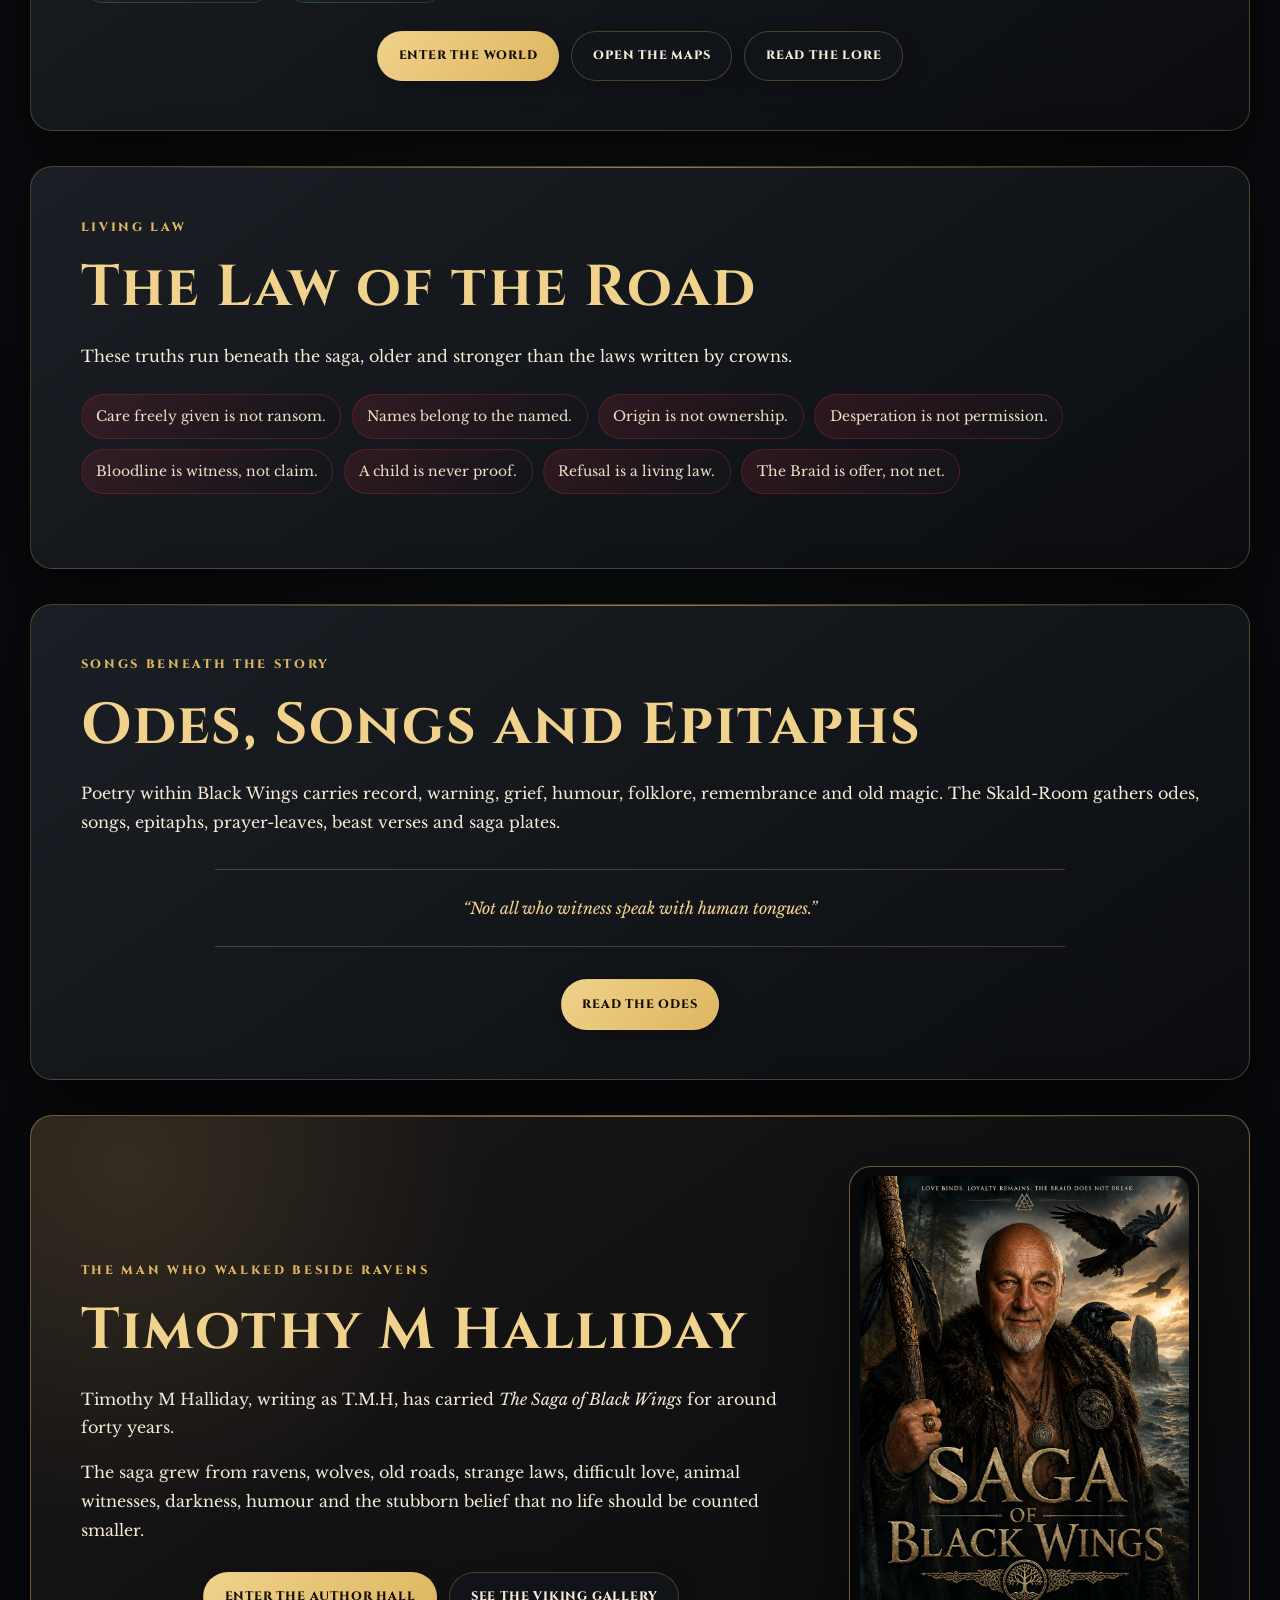
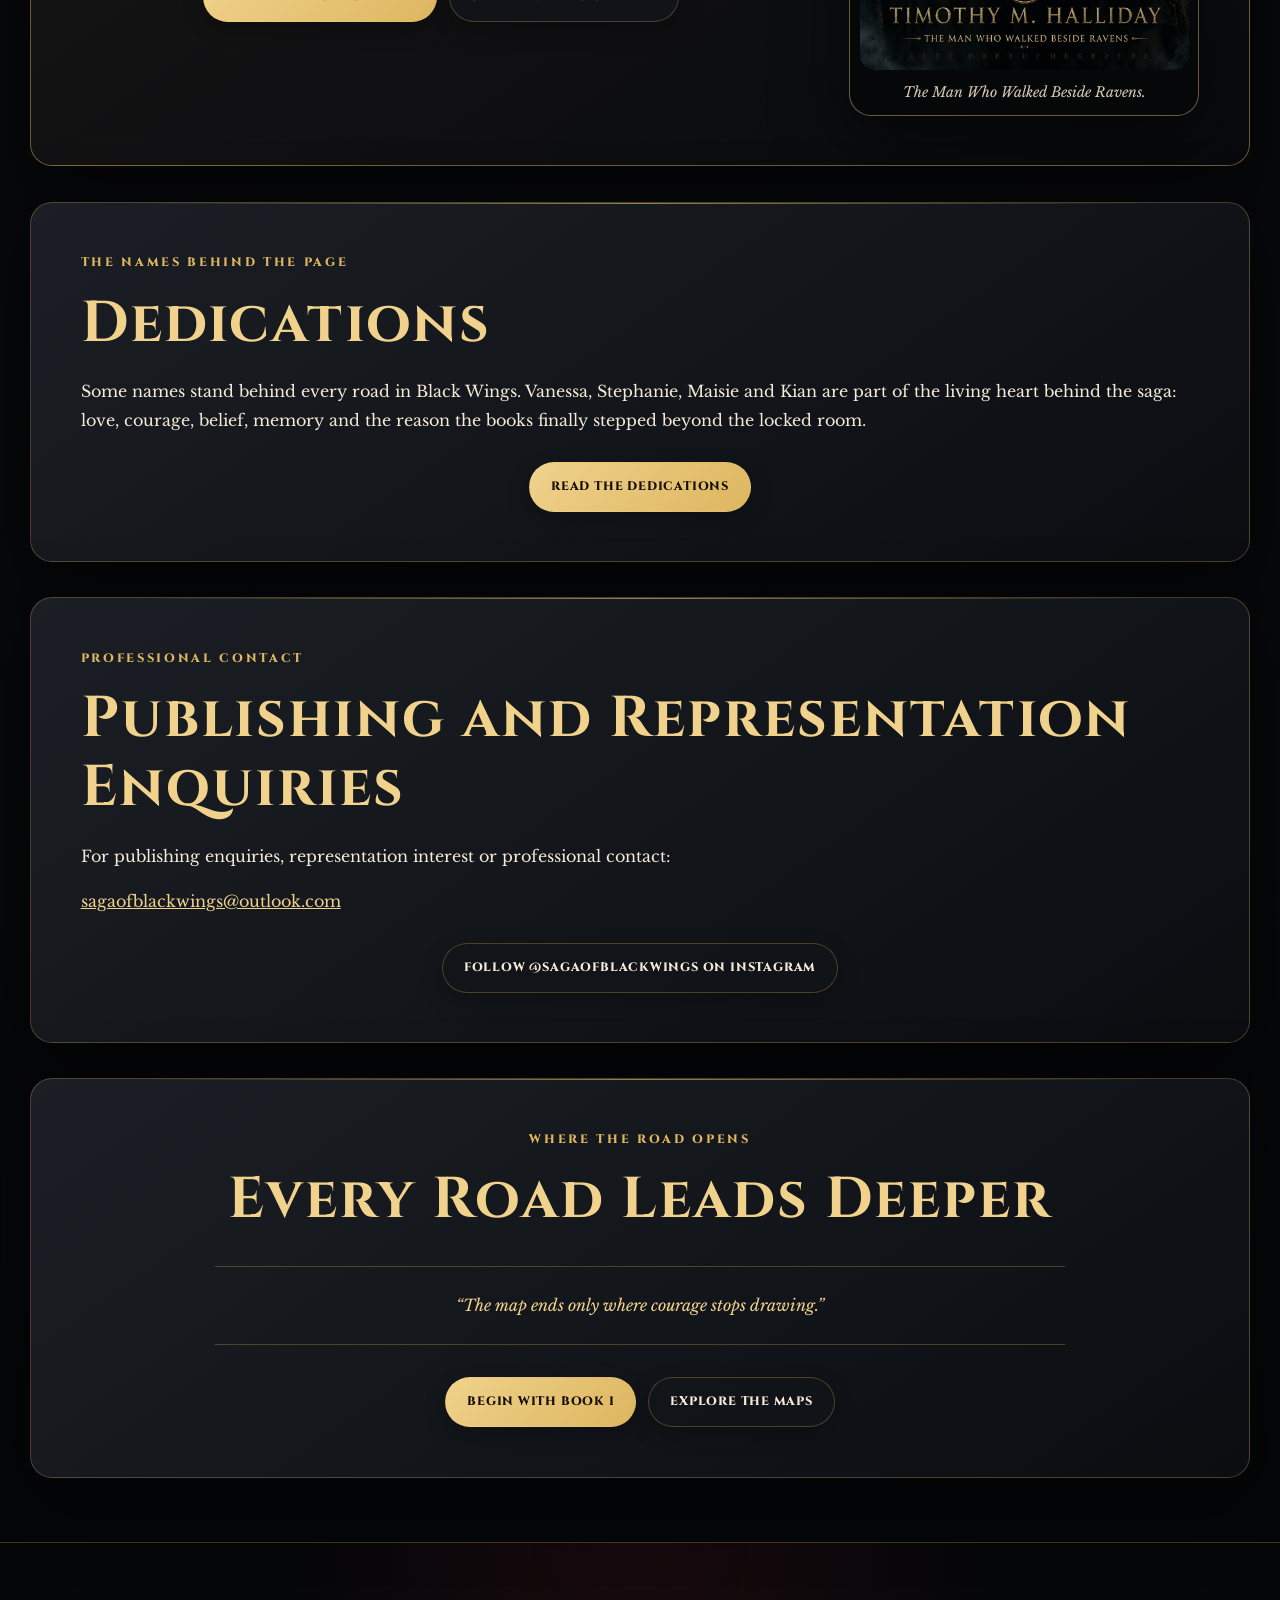
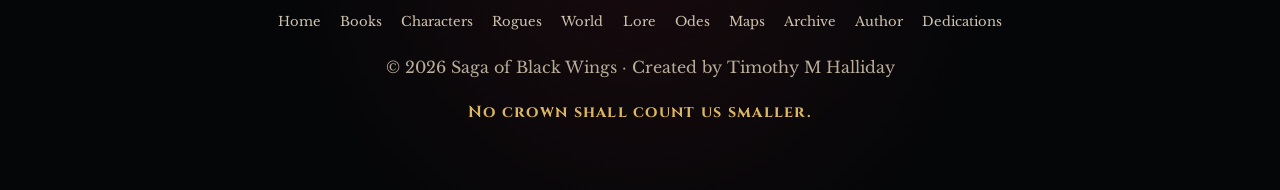
==== commit 37f2d517: "Refactor paragraph structure in index.html Consolidate multiple paragraphs into single paragraphs fo" ====
--- a/index.html
+++ b/index.html
@@ -161,15 +161,12 @@
       <div class="hero-text">
         <p class="eyebrow">The Official Saga Map-Room</p>
         <h1>The Saga of Black Wings</h1>
-
         <p class="tagline">
           Ravens circle above forgotten roads. Wolves guard the hearth.
           Ancient laws stir beneath the salt-marsh, and a wounded company
           discovers that chosen family can become stronger than any crown.
         </p>
-
         <blockquote class="hero-quote">“No crown shall count us smaller.”</blockquote>
-
         <div class="hero-buttons">
           <a href="books.html#book-one-road" class="button primary">Start with Book I</a>
           <a href="#reading-paths" class="button secondary">Explore the reading paths</a>
@@ -204,17 +201,8 @@
       <div>
         <p class="eyebrow">Book I · The First Road</p>
         <h2 id="book-one-heading">The Road That Would Not Kneel</h2>
-
-        <p>
-          The journey begins beneath ravens, through salt-marsh law,
-          difficult mercy and the first gathering of the Braid.
-        </p>
-
-        <p>
-          In Vardrum, roads remember who crossed them. But a road cannot tell
-          you what someone will do when the Crown demands they kneel.
-        </p>
-
+        <p>The journey begins beneath ravens, through salt-marsh law, difficult mercy and the first gathering of the Braid.</p>
+        <p>In Vardrum, roads remember who crossed them. But a road cannot tell you what someone will do when the Crown demands they kneel.</p>
         <div class="hero-buttons">
           <a href="books.html#book-one-road" class="button primary">Discover Book I</a>
           <a href="maps.html" class="button secondary">Open the Map-Room</a>
@@ -222,8 +210,7 @@
       </div>
 
       <figure>
-        <a href="book-one-road-that-would-not-kneel-new-cover.png"
-           aria-label="Open the Book I cover at full size">
+        <a href="book-one-road-that-would-not-kneel-new-cover.png" aria-label="Open the Book I cover at full size">
           <img src="book-one-road-that-would-not-kneel-new-cover.png"
                alt="Front cover of Book I, The Road That Would Not Kneel"
                width="715" height="1024" />
@@ -240,31 +227,21 @@
         <article class="book-card featured-book">
           <p class="book-number">The Main Saga</p>
           <h3>The Saga of Black Wings</h3>
-          <p>
-            Twenty planned volumes, each with its own title and storyline.
-            Explore the books in reading order, without spoilers.
-          </p>
+          <p>Twenty planned volumes, each with its own title and storyline. Explore the books in reading order, without spoilers.</p>
           <a href="books.html" class="button primary">Explore the Twenty Books</a>
         </article>
 
         <article class="book-card" id="braid-books">
           <p class="book-number">Individual Stories</p>
           <h3>The Braid Books</h3>
-          <p>
-            Individual books turn the spotlight on the people and companions
-            who make the Braid. Their stories have a place of their own,
-            separate from the twenty numbered volumes.
-          </p>
-          <a href="characters.html" class="button secondary">Meet the Braid</a>
+          <p>Individual books turn the spotlight on the people and companions who make the Braid. Their stories have a place of their own, separate from the twenty numbered volumes.</p>
+          <a href="books.html#braid-books" class="button secondary">Explore the Braid Books</a>
         </article>
 
         <article class="book-card" id="forgotten-roads">
           <p class="book-number">Also in Development</p>
           <h3>The Saga of Forgotten Roads</h3>
-          <p>
-            Timothy M Halliday is also developing <em>The Saga of Forgotten Roads</em>,
-            a separate fantasy saga.
-          </p>
+          <p>Timothy M Halliday is also developing <em>The Saga of Forgotten Roads</em>, a separate fantasy saga.</p>
         </article>
       </div>
     </section>
@@ -272,20 +249,9 @@
     <section class="panel intro-panel">
       <p class="eyebrow">Welcome to Vardrum</p>
       <h2>Where the Black Wings Gather</h2>
-
-      <p>
-        <em>The Saga of Black Wings</em> is a dark epic fantasy about people
-        who refuse to let those in power decide who they are or whom they love.
-      </p>
-
-      <p>
-        It is a world of ravens, wolves, hidden houses, salt roads, ancient
-        bargains, animal witnesses, dangerous mercy and chosen family forged
-        beneath pressure.
-      </p>
-
+      <p><em>The Saga of Black Wings</em> is a dark epic fantasy about people who refuse to let those in power decide who they are or whom they love.</p>
+      <p>It is a world of ravens, wolves, hidden houses, salt roads, ancient bargains, animal witnesses, dangerous mercy and chosen family forged beneath pressure.</p>
       <p>Here, love is not decoration. It is shelter, oath, witness, rebellion and sometimes war.</p>
-
       <blockquote>“A name remembered is a door the dark cannot fully close.”</blockquote>
     </section>
 
@@ -372,13 +338,7 @@
         <div>
           <p class="eyebrow">The Heart of Black Wings</p>
           <h2>The Braid</h2>
-
-          <p>
-            The Braid is not a crown, bloodline or institution. It is a living
-            bond between people who choose one another freely and continue
-            choosing one another when the road turns cruel.
-          </p>
-
+          <p>The Braid is not a crown, bloodline or institution. It is a living bond between people who choose one another freely and continue choosing one another when the road turns cruel.</p>
           <p>It holds warriors, survivors, lovers, children, families, neighbours, beasts, birds, spirits and remembered names.</p>
 
           <div class="lore-list">
@@ -411,11 +371,7 @@
     <section class="panel">
       <p class="eyebrow">Those Who See</p>
       <h2>The Animal Witnesses</h2>
-
-      <p>
-        The animals of Black Wings warn, judge, remember, protect and interrupt.
-        Often they understand the truth long before the people do.
-      </p>
+      <p>The animals of Black Wings warn, judge, remember, protect and interrupt. Often they understand the truth long before the people do.</p>
 
       <div class="book-grid">
         <article class="character-card animal-card">
@@ -451,7 +407,6 @@
     <section class="panel">
       <p class="eyebrow">The World Remembers</p>
       <h2>Beyond the Hearth</h2>
-
       <p>Vardrum’s roads listen, its marshes hold buried truth and its houses remember everyone who crossed their thresholds.</p>
 
       <div class="lore-list">
@@ -494,13 +449,7 @@
     <section class="panel">
       <p class="eyebrow">Songs Beneath the Story</p>
       <h2>Odes, Songs and Epitaphs</h2>
-
-      <p>
-        Poetry within Black Wings carries record, warning, grief, humour, folklore,
-        remembrance and old magic. The Skald-Room gathers odes, songs, epitaphs,
-        prayer-leaves, beast verses and saga plates.
-      </p>
-
+      <p>Poetry within Black Wings carries record, warning, grief, humour, folklore, remembrance and old magic. The Skald-Room gathers odes, songs, epitaphs, prayer-leaves, beast verses and saga plates.</p>
       <blockquote>“Not all who witness speak with human tongues.”</blockquote>
 
       <div class="hero-buttons">
@@ -513,13 +462,8 @@
         <div>
           <p class="eyebrow">The Man Who Walked Beside Ravens</p>
           <h2>Timothy M Halliday</h2>
-
           <p>Timothy M Halliday, writing as T.M.H, has carried <em>The Saga of Black Wings</em> for around forty years.</p>
-          <p>
-            The saga grew from ravens, wolves, old roads, strange laws,
-            difficult love, animal witnesses, darkness, humour and the stubborn
-            belief that no life should be counted smaller.
-          </p>
+          <p>The saga grew from ravens, wolves, old roads, strange laws, difficult love, animal witnesses, darkness, humour and the stubborn belief that no life should be counted smaller.</p>
 
           <div class="hero-buttons">
             <a href="author.html" class="button primary">Enter the Author Hall</a>
@@ -539,13 +483,7 @@
     <section class="panel">
       <p class="eyebrow">The Names Behind the Page</p>
       <h2>Dedications</h2>
-
-      <p>
-        Some names stand behind every road in Black Wings. Vanessa, Stephanie,
-        Maisie and Kian are part of the living heart behind the saga: love,
-        courage, belief, memory and the reason the books finally stepped beyond
-        the locked room.
-      </p>
+      <p>Some names stand behind every road in Black Wings. Vanessa, Stephanie, Maisie and Kian are part of the living heart behind the saga: love, courage, belief, memory and the reason the books finally stepped beyond the locked room.</p>
 
       <div class="hero-buttons">
         <a href="dedications.html" class="button primary">Read the Dedications</a>
@@ -555,7 +493,6 @@
     <section class="panel enquiry-panel">
       <p class="eyebrow">Professional Contact</p>
       <h2>Publishing and Representation Enquiries</h2>
-
       <p>For publishing enquiries, representation interest or professional contact:</p>
       <p><a href="mailto:sagaofblackwings@outlook.com">sagaofblackwings@outlook.com</a></p>
 
@@ -570,7 +507,6 @@
     <section class="panel final-road-panel">
       <p class="eyebrow">Where the Road Opens</p>
       <h2>Every Road Leads Deeper</h2>
-
       <blockquote>“The map ends only where courage stops drawing.”</blockquote>
 
       <div class="hero-buttons">
